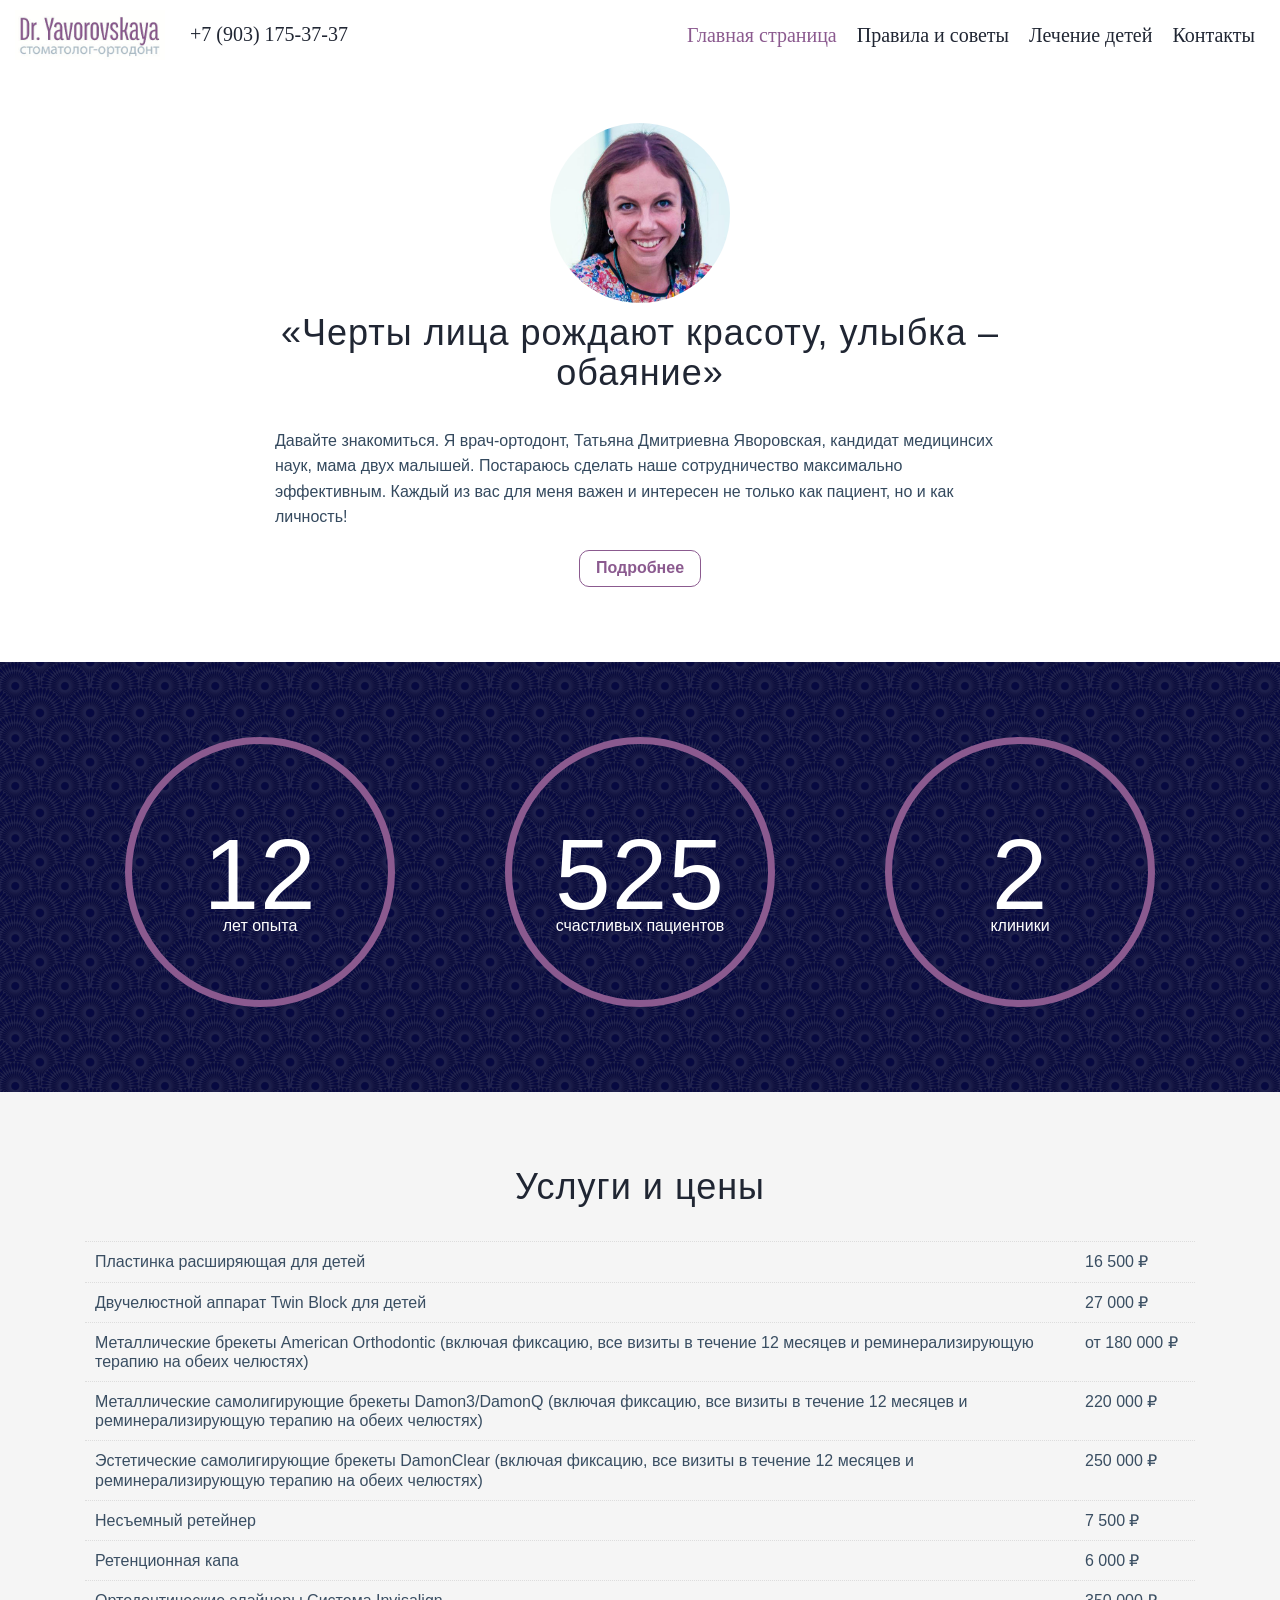
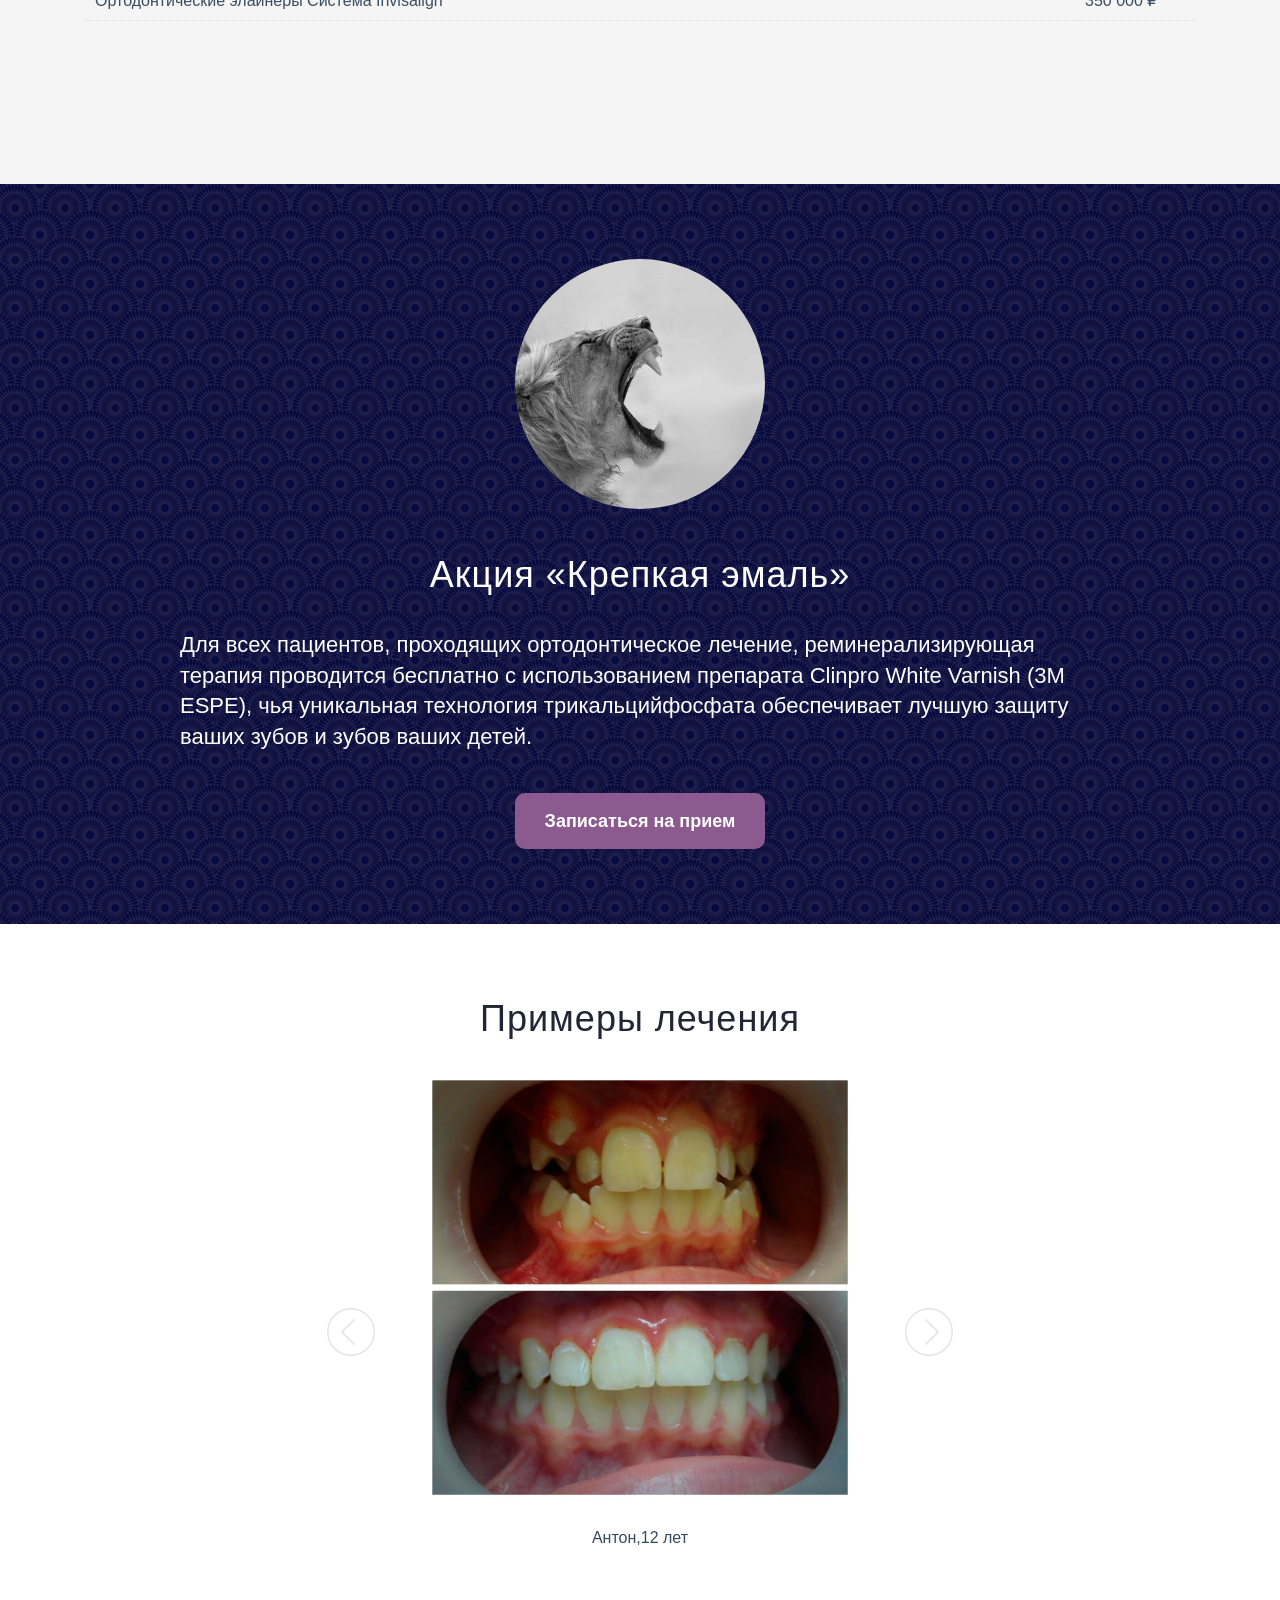
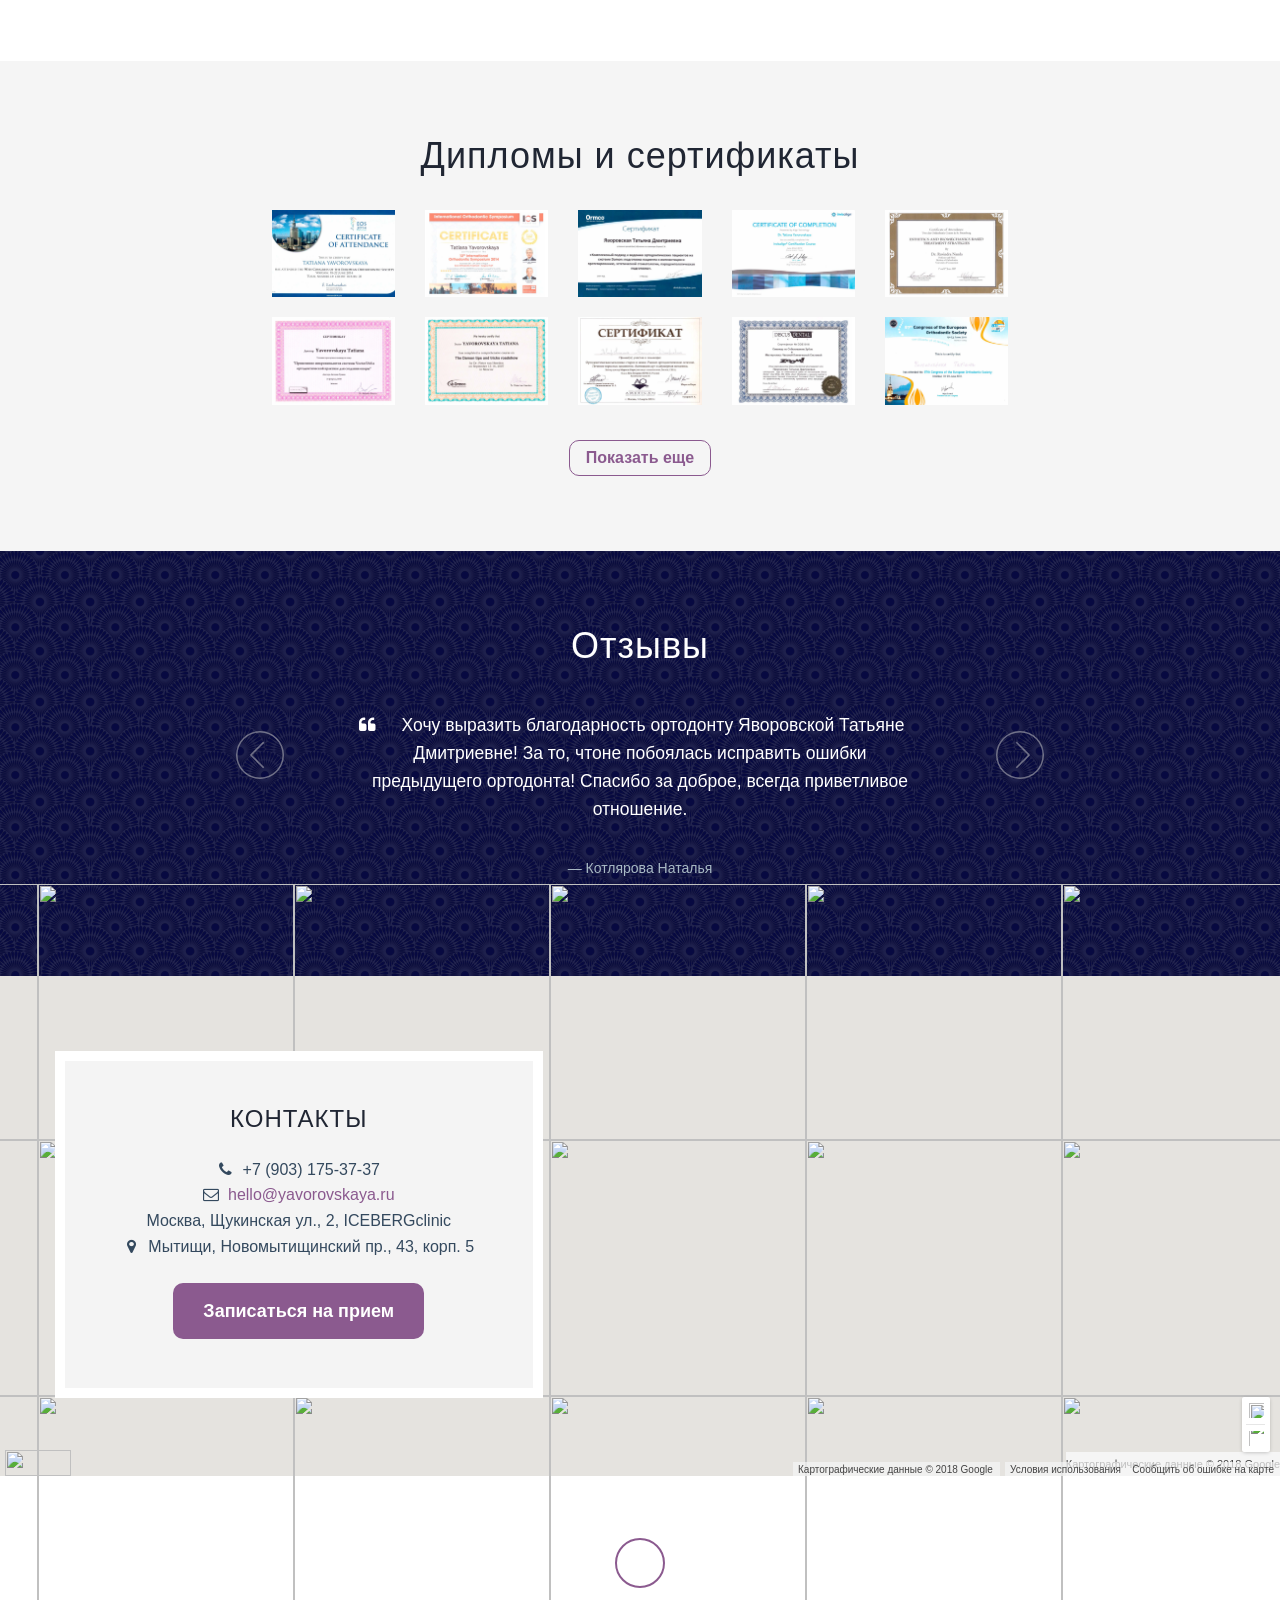
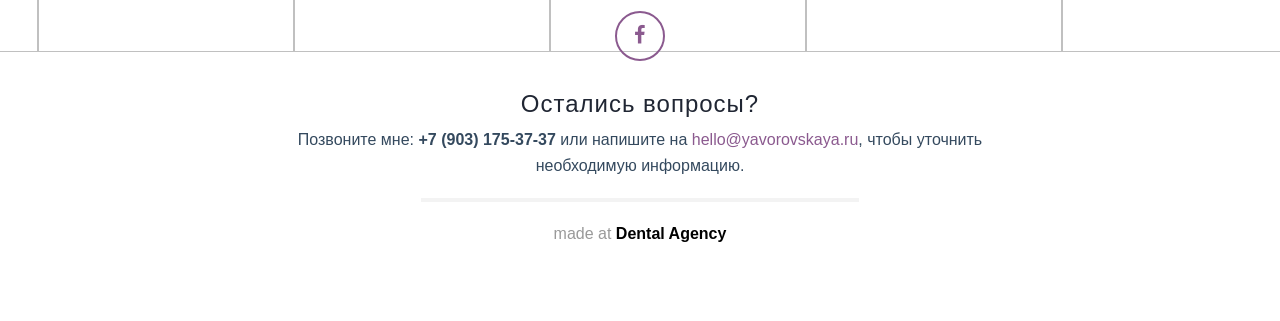
==== index.html @ 3185e7ad "bc" ====
<!DOCTYPE html>
<html lang="ru">
    
    <head>
        
        <!-- jQuery Plugin -->
<script type="text/javascript" src="https://code.jquery.com/jquery-1.12.3.min.js"></script>
        <script src="/js/jquery.touchSwipe.js"></script>
<!-- Preloader -->
<script type="text/javascript">
    //<![CDATA[
        $(window).load(function() { // makes sure the whole site is loaded
            $('#status').fadeOut(); // will first fade out the loading animation
            $('#preloader').delay(350).fadeOut('slow'); // will fade out the white DIV that covers the website.
            $('body').delay(350).css({'overflow':'visible'});
        })
    //]]>
</script>
        <style>
body {
  overflow: hidden;
}


/* Preloader */

#preloader {
  position: fixed;
  top: 0;
  left: 0;
  right: 0;
  bottom: 0;
  background-color: #fff;
  /* change if the mask should have another color then white */
  z-index: 999999999999;
  /* makes sure it stays on top */
}

#status {
  width: 200px;
  height: 200px;
  position: absolute;
  left: 50%;
  /* centers the loading animation horizontally one the screen */
  top: 50%;
  /* centers the loading animation vertically one the screen */
                background-image: url(/img/status.gif);
  /* path to your loading animation */
  background-repeat: no-repeat;
  background-position: center;
  margin: -100px 0 0 -100px;
  /* is width and height divided by two */
}
</style>
        
        <meta charset="utf-8">
        <meta http-equiv="X-UA-Compatible" content="IE=edge,chrome=1">
        <meta name="viewport" content="width=device-width, initial-scale=1">
        <meta name="description" content="Я врач-ортодонт, Татьяна Дмитриевна Яворовская, кандидат медицинсих наук, мама двух малышей. Постараюсь сделать наше сотрудничество максимально эффективным. Каждый из вас для меня важен и интересен не только как пациент, но и как личность!">
        
        
        <title>Татьяна Дмитриевна Яворовская</title>
        
        <!-- Le fav and touch icons -->
        <link rel="shortcut icon" href="/customer_files/yavorovskaya/favicon.png" />
        
        <!-- Bootstrap Core CSS -->
        <link href="/css/bootstrap.min.css" rel="stylesheet" media="all">
        
        
        <link href="/css/template.min.css" rel="stylesheet">
        
        <!-- Custom Fonts -->
        
        <script src="https://use.typekit.net/lwl3ggi.js"></script>
        <script>
            try {
                Typekit.load({
                    async: false
                });
            } catch (e) {}
        </script>
        
        <script src="https://use.typekit.net/hqr6kui.js"></script>
        
        
        
        
        <link rel="stylesheet" href="/css/linea-arrows.css">
        <link rel="stylesheet" href="/css/animate.css">
        
        
        <!-- Custom CSS -->
        <link rel="stylesheet" href="/customer_files/yavorovskaya/style.css">
        
        
        </head>
    
   
    <body id="page-top" data-spy="scroll" data-target=".navbar-fixed-top" class="wow fadeIn">
        
        <!-- Preloader -->
<div id="preloader">
    <div id="status" style="display: none;">&nbsp;</div>
</div>
        
        <!-- Start navigation -->
        
        
        
        <!-- Navigation -->
        <nav class="navbar navbar-custom navbar-fixed-top" role="navigation">
            <div class="container-fluid">
                <div class="navbar-header">
                    <button type="button" class="navbar-toggle" data-toggle="collapse-side" data-target=".side-collapse" data-target-2=".side-collapse-container">
                        
                        <div class="icon icon-arrows-hamburger-2"></div>
                        
                    </button>
                    
                    
                    
                    
                    <!-- Hidden li included to remove active class from about link when scrolled up past about section -->
                    
                    
                    <a class="navbar-brand-1 page-scroll" href="/">
                        
                        <img src="/customer_files/yavorovskaya/logo.jpg" class="img-responsive">
                    </a>
                    
                    
                    
                </div>
                
                
                <!-- Collect the nav links, forms, and other content for toggling -->
                <div class="navbar-cool side-collapse in">
                    <div class="navbar-left">
                        <ul class="nav navbar-nav">
                            <!-- Hidden li included to remove active class from about link when scrolled up past about section -->
                            <li class="hidden active">
                                <a href="#page-top"></a>
                            </li>
                            <li id="tel" class="hidden-xs">
                                <span>&nbsp;+7&nbsp;(903)&nbsp;175-37-37
                                </span>
                            </li>
                            
                            
                        </ul>
                        
                    </div>
                    
                    <div class="navbar-right" id="nav-nav-id">
                        
                        <ul class="nav navbar-nav navbar-right">
                            
                            <li>
                                <a class="page-scroll" href="/" style="color:#8b5a8f;">Главная страница</a>
                            </li>
                           
                            <li>
                                <a class="page-scroll" href="/pravila">Правила и советы</a>
                            </li>
                            <li>
                                <a class="page-scroll" href="/kids">Лечение детей</a>
                            </li>
                            
                            <li class=""><a class="page-scroll" href="#contact">Контакты</a>
                            </li>
                            
                            <div id="tel" class="hidden-lg hidden-md hidden-sm text-center" style="margin-top: 30px;">
                                <span>&nbsp;+7&nbsp;(903)&nbsp;175-37-37
                                </span>
                            </div>
                            
                        </ul>
                    </div>
                </div>
                <!-- /.navbar-collapse -->
            </div>
            <!-- /.container -->
        </nav>
        
     
        <!-- Bio -->
        <section id="bio" class="text-center wow fadeInUp">
            <br class="hidden-xs">
            <br class="hidden-xs">
            <div class="container">
                <div class="col-md-8 col-md-offset-2">
                    <img class="img-circle" alt="" src="/customer_files/yavorovskaya/ava.jpg">
                </div>
                
                
                <div class="col-md-8 col-md-offset-2">
                    <h1>«Черты лица рождают красоту, улыбка – обаяние»</h1>
                    <p class="text-left about-text">Давайте знакомиться. Я врач-ортодонт, Татьяна Дмитриевна Яворовская, кандидат медицинсих наук, мама двух малышей. Постараюсь сделать
                        наше сотрудничество максимально эффективным. Каждый из вас для меня важен и интересен не только как пациент, но и как личность!</p>
                    
                    
                    <div class="collapse" id="collapse_about1" aria-expanded="false">
                        <p class="text-left">
                            <b>Образование</b>
                            <br> 2000 — 2005 гг. Российский университет дружбы народов, медицинский факультет, отделение стоматологии.
                            
                            <br> 2005 — 2006 гг. Интернатура на кафедре стоматологии общей практики с курсом подготовки зубных техников МГМСУ.
                            <br> 2006 — 2008 гг. Ординатура на кафедре ортодонтии и детского протезирования МГМСУ.
                            <br> 2008 — 2011 гг. Аспирантура на кафедре ортодонтии и детского протезирования МГМСУ. Тема диссертации: «Морфофункциональное
                            обоснование применения двучелюстных ортодонтических аппаратов на заключительном этапе лечения пациентов со скученным положением
                            зубов». Защита — 2011 г.
                            <br> 2012 г. Официальная сертификация (г. Москва). Лечение методом «Invisalign».
                            <br>
                            <br>
                            
                            <b>Участие в Российских и Международных форумах</b>
                            <br> 2016 г, май – Функциональная гнатология от основ до мастерства.
                            <br> 2016 г, апрель – Междисциплинарное взаимодействие. Немедленная ортодонтическая нагрузка и устранение мезиального наклона моляров.
                            <br> 2015 г, декабрь - Дни ортодонтии группы компаний Пумпа
                            <br> 2014 г, июнь - 90-th European Orthodontic Society (Warsaw).
                            <br> 2012 г., май – XIV Съезд Ортодонтов России (Санкт-Петербург).
                            <br> 2012 г., февраль – Конференция «Актуальные вопросы современной ортодонтии» (Москва).
                            
                            <br> 2011 г. июнь — 87-th European Orthodontic Society (Istanbul).
                            <br> 2010 г., июнь — 86-th European Orthodontic Society (Portoroz, Slovenia).
                            <br> 2010 г., февраль — Применение микроимплантов системы VectorTAS в ортодонтической практике для создания опоры (Антонио Гракко).
                            <br> 2009 г., апрель — XII Съезд Ортодонтов России.
                            <br> 2008 г., июнь — 84-th European Orthodontic Society (Lisbon).
                            <br> 2007 г., июнь — Esthetics and biomechanics based treatment strategies (Dr. Ravinda Nanda). Санкт-Петербург.
                            <br>
                            <br>
                            
                            <b>Публикации</b>
                            <br> Автор 15 печатных работ (в том числе 3 — в журналах, рекомендованных ВАК Минобрнауки России) по теме диссертации: «Морфофункциональное
                            обоснование применения двучелюстных ортодонтических аппаратов на заключительном этапе лечения пациентов со скученным положением
                            зубов».
                        </p>
                    </div>
                    <a class="btn btn-md btn-default collapsed" data-toggle="collapse" href="#collapse_about1" aria-expanded="false" aria-controls="collapseExample" id="show_button">Подробнее
                    </a>
                    
                    
                    
                </div>
                
            </div>
            
        </section>
        
        
        <!-- Numbers -->
        <section id="numbers" class="blackback wow fadeInUp">
            <div class="container text-center"><div class="row"> <div class="col-xs-4"> <div class="numbers-krug wow zoomIn" style="visibility: visible; animation-name: zoomIn;"> <h2 class="count">12</h2> лет опыта                                                      </div> </div> <div class="col-xs-4"> <div class="numbers-krug wow zoomIn" style="visibility: visible; animation-name: zoomIn;"> <h2 class="count">525</h2> счастливых пациентов                                                                                   </div> </div> <div class="col-xs-4"> <div class="numbers-krug wow zoomIn" style="visibility: visible; animation-name: zoomIn;"> <h2 class="count">2</h2> клиники                                                                                   </div> </div> </div></div>
            
        </section>
        
        
           
        <!-- Services -->
        <section id="services" class="grayback wow fadeInUp">
            <div class="container"><h1 class=" text-center">Услуги и цены</h1> <div class="row"> <div class="col-md-12 bhoechie-tab-container"> <div class="col-md-3 col-xs-12 bhoechie-tab-menu hidden"> <div class="list-group"> <a href="#" class="list-group-item active text-center" style="">                                     Общие услуги                                 </a> </div> </div> <div class="col-md-12 col-xs-12 bhoechie-tab"> <!-- общие услуги --> <div class="bhoechie-tab-content active"> <div class="price-table-container"> <table class="price-table table-hover"> <tbody> <tr> <td>Пластинка расширяющая для детей</td> <td class="new-price">16 500 ₽<br></td> </tr> <tr> <td>Двучелюстной аппарат Twin Block для детей</td> <td class="new-price">27 000 ₽<br></td> </tr> <tr> <td>Металлические брекеты American Orthodontic (включая фиксацию, все визиты в течение 12 месяцев и реминерализирующую                                                     терапию на обеих челюстях)</td> <td class="new-price">от 180 000 ₽<br></td> </tr> <tr> <td>                                                     Металлические самолигирующие брекеты Damon3/DamonQ (включая фиксацию, все визиты в течение 12 месяцев и реминерализирующую терапию на обеих челюстях)                                                 </td> <td class="new-price">220 000 ₽<br></td> </tr> <tr> <td>Эстетические самолигирующие брекеты DamonClear (включая фиксацию, все визиты в течение 12 месяцев и реминерализирующую                                                     терапию на обеих челюстях)</td> <td class="new-price">250 000 ₽<br></td> </tr> <tr> <td>Несъемный ретейнер</td> <td class="new-price">7 500 ₽<br></td> </tr> <tr> <td>Ретенционная капа</td> <td class="new-price">6 000 ₽<br></td> </tr> <tr> <td>Ортодонтические элайнеры Система Invisalign</td> <td class="new-price">350 000 ₽<br></td> </tr> </tbody> </table> </div> </div> </div> </div> </div><br><br></div>
        </section>
        
        
         <!-- Spec -->
        <section id="spec" class="blackback text-center wow fadeInUp">
            
            <div class="container">
               
                    <div class="row">
                        
                        <img class="img-circle" alt="" style="max-width: 250px;" src="/customer_files/yavorovskaya/lion.jpg">
                        <h1>
                            <br>Акция «Крепкая эмаль»</h1>
                        <br>
                        
                        <p class="col-md-10 col-md-offset-1 text-left lead">Для всех пациентов, проходящих ортодонтическое лечение, реминерализирующая терапия проводится бесплатно с использованием препарата Clinpro White Varnish (3M ESPE), чья уникальная технология трикальцийфосфата обеспечивает лучшую защиту ваших зубов и зубов ваших детей.
</p>
                        </div>
                        <div class="row">
                        <a style="margin-top: 20px; visibility: visible; animation-name: bounceIn;" href="mailto:hello@yavorovskaya.ru?Subject=Запись на прием&amp;body=Здравствуйте, уважаемая Татьяна Дмитриевна!" target="_top" class="btn btn-lg da-main-btn page-scroll zapis wow bounceIn">
                            Записаться на прием
                        </a>
                        
                        
                    </div>
                </div>
            
            
        </section>
        
        
        
        
        <!-- Samples -->
        <section id="samples" class="wow fadeInUp">
            
            <div class="container-fluid nopadding">
                
                <h1 class="text-center">Примеры лечения</h1>
                
                <div class="col-md-6 col-md-offset-3">
                    
                    
                    <div class="row text-center">
                        <div class="carousel slide" data-ride="carousel" id="sample-carousel">
                            
                            
                            
                            <div class="carousel-inner text-center">
                                
                                
                                <div class="item">
                                    
                                    <div class="row">
                                        <div class="col-sm-10 col-sm-offset-1">
                                            
                                            <img class="img-responsive middlecenter" src="/customer_files/yavorovskaya/dp/dp1.jpg">
                                            <br>
                                            <p class="proxima">Анастасия, 15 лет</p>
                                            
                                        </div>
                                    </div>
                                    
                                </div>
                                
                                <div class="item">
                                    
                                    <div class="row">
                                        <div class="col-sm-10 col-sm-offset-1">
                                            
                                            <img class="img-responsive middlecenter" src="/customer_files/yavorovskaya/dp/dp2.jpg">
                                            <br>
                                            <p class="proxima">Анастасия, 18 лет</p>
                                        </div>
                                    </div>
                                    
                                </div>
                                
                                
                                <div class="item">
                                    
                                    <div class="row">
                                        <div class="col-sm-10 col-sm-offset-1">
                                            
                                            <img class="img-responsive middlecenter" src="/customer_files/yavorovskaya/dp/dp3.jpg">
                                            <br>
                                            <p class="proxima">Наталья, 34 года</p>
                                        </div>
                                    </div>
                                    
                                </div>
                                
                                 <div class="item">
                                    
                                    <div class="row">
                                        <div class="col-sm-10 col-sm-offset-1">
                                            
                                            <img class="img-responsive middlecenter" src="/customer_files/yavorovskaya/dp/dp4.jpg">
                                            <br>
                                            <p class="proxima">Светлана, 24 года</p>
                                        </div>
                                    </div>
                                    
                                </div>
                                
                                 <div class="item active">
                                    
                                    <div class="row">
                                        <div class="col-sm-10 col-sm-offset-1">
                                            
                                            <img class="img-responsive middlecenter" src="/customer_files/yavorovskaya/dp/dp5.jpg">
                                            <br>
                                            <p class="proxima">Антон,12 лет</p>
                                        </div>
                                    </div>
                                    
                                </div>
                                
                                 <div class="item">
                                    
                                    <div class="row">
                                        <div class="col-sm-10 col-sm-offset-1">
                                            
                                            <img class="img-responsive middlecenter" src="/customer_files/yavorovskaya/dp/dp6.jpg">
                                            <br>
                                            <p class="proxima">Арина,13 лет</p>
                                        </div>
                                    </div>
                                    
                                </div>
                                
                                 <div class="item">
                                    
                                    <div class="row">
                                        <div class="col-sm-10 col-sm-offset-1">
                                            
                                            <img class="img-responsive middlecenter" src="/customer_files/yavorovskaya/dp/dp7.jpg">
                                            <br>
                                            <p class="proxima">Андрей, 14 лет</p>
                                        </div>
                                    </div>
                                    
                                </div>
                                
                                 <div class="item">
                                    
                                    <div class="row">
                                        <div class="col-sm-10 col-sm-offset-1">
                                            
                                            <img class="img-responsive middlecenter" src="/customer_files/yavorovskaya/dp/dp8.jpg">
                                            <br>
                                            <p class="proxima">Дмитрий, 31 год</p>
                                        </div>
                                    </div>
                                    
                                </div>
                                
                                <div class="item">
                                    
                                    <div class="row">
                                        <div class="col-sm-10 col-sm-offset-1">
                                            
                                            <img class="img-responsive middlecenter" src="/customer_files/yavorovskaya/dp/dp9.jpg">
                                            <br>
                                            <p class="proxima">Анна, 27 лет</p>
                                        </div>
                                    </div>
                                    
                                </div>
                                
                                
                            </div>
                            
                            
                            <a data-slide="prev" href="#sample-carousel" class="left carousel-control hidden-xs">
                                <div class="icon icon-arrows-circle-right"></div>
                            </a>
                            <a data-slide="next" href="#sample-carousel" class="right carousel-control hidden-xs">
                                <div class="icon icon-arrows-circle-left"></div>
                            </a>
                        </div>
                        
                    </div>
                    
                </div>
                
                
                
                
                
                
                
                
            </div>
            
            
        </section>
           
        
        <!-- Documents Section -->
        <section id="docs" class="grayback text-center wow fadeInUp">
            
            <div class="container">
                <div class="row">
                    <div class="col-md-10 col-md-offset-1">
                        <h1>Дипломы и сертификаты</h1>
                        <div class="row">
                        
                        <a href="/customer_files/yavorovskaya/serts/sert_g_1.jpg" data-toggle="lightbox" data-gallery="multiimages" data-title="" class="thumb" style="">
                            <img style="margin-bottom: 20px; visibility: visible; animation-name: zoomIn;" src="/customer_files/yavorovskaya/serts/sert_g_1.jpg" class="img-responsive col-xs-4 col-md-2 col-md-offset-1 wow zoomIn">
                        </a>
                        
                       <a href="/customer_files/yavorovskaya/serts/sert_g_2.jpg" data-toggle="lightbox" data-gallery="multiimages" data-title="" class="thumb" style="">
                            <img style="margin-bottom: 20px; visibility: visible; animation-name: zoomIn;" src="/customer_files/yavorovskaya/serts/sert_g_2.jpg" class="img-responsive col-xs-4 col-md-2 wow zoomIn">
                        </a>
                        
                        
                       <a href="/customer_files/yavorovskaya/serts/sert_g_3.jpg" data-toggle="lightbox" data-gallery="multiimages" data-title="" class="thumb" style="">
                            <img style="margin-bottom: 20px; visibility: visible; animation-name: zoomIn;" src="/customer_files/yavorovskaya/serts/sert_g_3.jpg" class="img-responsive col-xs-4 col-md-2 wow zoomIn">
                        </a>
                        
                         <a href="/customer_files/yavorovskaya/serts/sert_g_4.jpg" data-toggle="lightbox" data-gallery="multiimages" data-title="" class="thumb" style="">
                            <img style="margin-bottom: 20px; visibility: visible; animation-name: zoomIn;" src="/customer_files/yavorovskaya/serts/sert_g_4.jpg" class="img-responsive col-xs-4 col-md-2 wow zoomIn">
                        </a>
                        
                       <a href="/customer_files/yavorovskaya/serts/sert_g_5.jpg" data-toggle="lightbox" data-gallery="multiimages" data-title="" class="thumb" style="">
                            <img style="margin-bottom: 20px; visibility: visible; animation-name: zoomIn;" src="/customer_files/yavorovskaya/serts/sert_g_5.jpg" class="img-responsive col-xs-4 col-md-2 wow zoomIn">
                        </a>
                        
                        
                      
                            
                       
                      </div>
                        <div class="row">
                        
                        <a href="/customer_files/yavorovskaya/serts/sert_g_6.jpg" data-toggle="lightbox" data-gallery="multiimages" data-title="" class="thumb" style="">
                            <img style="margin-bottom: 20px; visibility: visible; animation-name: zoomIn;" src="/customer_files/yavorovskaya/serts/sert_g_6.jpg" class="img-responsive col-xs-4 col-md-2 col-md-offset-1 wow zoomIn">
                        </a>
                        
                       <a href="/customer_files/yavorovskaya/serts/sert_g_7.jpg" data-toggle="lightbox" data-gallery="multiimages" data-title="" class="thumb" style="">
                            <img style="margin-bottom: 20px; visibility: visible; animation-name: zoomIn;" src="/customer_files/yavorovskaya/serts/sert_g_7.jpg" class="img-responsive col-xs-4 col-md-2 wow zoomIn">
                        </a>
                        
                        
                       <a href="/customer_files/yavorovskaya/serts/sert_g_8.jpg" data-toggle="lightbox" data-gallery="multiimages" data-title="" class="thumb" style="">
                            <img style="margin-bottom: 20px; visibility: visible; animation-name: zoomIn;" src="/customer_files/yavorovskaya/serts/sert_g_8.jpg" class="img-responsive col-xs-4 col-md-2 wow zoomIn">
                        </a>
                        
                         <a href="/customer_files/yavorovskaya/serts/sert_g_9.jpg" data-toggle="lightbox" data-gallery="multiimages" data-title="" class="thumb" style="">
                            <img style="margin-bottom: 20px; visibility: visible; animation-name: zoomIn;" src="/customer_files/yavorovskaya/serts/sert_g_9.jpg" class="img-responsive col-xs-4 col-md-2 wow zoomIn">
                        </a>
                        
                       <a href="/customer_files/yavorovskaya/serts/sert_g_10.jpg" data-toggle="lightbox" data-gallery="multiimages" data-title="" class="thumb" style="">
                            <img style="margin-bottom: 20px; visibility: visible; animation-name: zoomIn;" src="/customer_files/yavorovskaya/serts/sert_g_10.jpg" class="img-responsive col-xs-4 col-md-2 wow zoomIn">
                        </a>
                        
                        
                      
                            
                       
                      </div> 
                         
                        
                         <div class="collapse" id="collapse_sert1" aria-expanded="false">
                        <div class="row">
                        
                        <a href="/customer_files/yavorovskaya/serts/sert_v_1.jpg" data-toggle="lightbox" data-gallery="multiimages" data-title="" class="thumb" style="">
                            <img style="margin-bottom: 20px; visibility: visible; animation-name: zoomIn;" src="/customer_files/yavorovskaya/serts/sert_v_1.jpg" class="img-responsive col-xs-4 col-md-2 col-md-offset-1 wow zoomIn animated">
                        </a>
                        
                       <a href="/customer_files/yavorovskaya/serts/sert_v_2.jpg" data-toggle="lightbox" data-gallery="multiimages" data-title="" class="thumb" style="">
                            <img style="margin-bottom: 20px; visibility: visible; animation-name: zoomIn;" src="/customer_files/yavorovskaya/serts/sert_v_2.jpg" class="img-responsive col-xs-4 col-md-2 wow zoomIn animated">
                        </a>
                        
                        
                       <a href="/customer_files/yavorovskaya/serts/sert_v_3.jpg" data-toggle="lightbox" data-gallery="multiimages" data-title="" class="thumb" style="">
                            <img style="margin-bottom: 20px; visibility: visible; animation-name: zoomIn;" src="/customer_files/yavorovskaya/serts/sert_v_3.jpg" class="img-responsive col-xs-4 col-md-2 wow zoomIn animated">
                        </a>
                        
                         <a href="/customer_files/yavorovskaya/serts/sert_v_4.jpg" data-toggle="lightbox" data-gallery="multiimages" data-title="" class="thumb" style="">
                            <img style="margin-bottom: 20px; visibility: visible; animation-name: zoomIn;" src="/customer_files/yavorovskaya/serts/sert_v_4.jpg" class="img-responsive col-xs-4 col-md-2 wow zoomIn animated">
                        </a>
                        
                       <a href="/customer_files/yavorovskaya/serts/sert_v_5.jpg" data-toggle="lightbox" data-gallery="multiimages" data-title="" class="thumb" style="">
                            <img style="margin-bottom: 20px; visibility: visible; animation-name: zoomIn;" src="/customer_files/yavorovskaya/serts/sert_v_5.jpg" class="img-responsive col-xs-4 col-md-2 wow zoomIn animated">
                        </a>
                        
                        
                      
                            
                       
                      </div>
                        <div class="row">
                        
                        <a href="/customer_files/yavorovskaya/serts/sert_v_6.jpg" data-toggle="lightbox" data-gallery="multiimages" data-title="" class="thumb" style="">
                            <img style="margin-bottom: 20px; visibility: visible; animation-name: zoomIn;" src="/customer_files/yavorovskaya/serts/sert_v_6.jpg" class="img-responsive col-xs-4 col-md-2 col-md-offset-1 wow zoomIn animated">
                        </a>
                            
                           
                            
                        
                       <a href="/customer_files/yavorovskaya/serts/sert_v_7.jpg" data-toggle="lightbox" data-gallery="multiimages" data-title="" class="thumb" style="">
                            <img style="margin-bottom: 20px; visibility: visible; animation-name: zoomIn;" src="/customer_files/yavorovskaya/serts/sert_v_7.jpg" class="img-responsive col-xs-4 col-md-2 wow zoomIn animated">
                        </a>
                        
                        
                       <a href="/customer_files/yavorovskaya/serts/sert_v_8.jpg" data-toggle="lightbox" data-gallery="multiimages" data-title="" class="thumb" style="">
                            <img style="margin-bottom: 20px; visibility: visible; animation-name: zoomIn;" src="/customer_files/yavorovskaya/serts/sert_v_8.jpg" class="img-responsive col-xs-4 col-md-2 wow zoomIn animated">
                        </a>
                        
                         <a href="/customer_files/yavorovskaya/serts/sert_v_9.jpg" data-toggle="lightbox" data-gallery="multiimages" data-title="" class="thumb" style="">
                            <img style="margin-bottom: 20px; visibility: visible; animation-name: zoomIn;" src="/customer_files/yavorovskaya/serts/sert_v_9.jpg" class="img-responsive col-xs-4 col-md-2 wow zoomIn animated">
                        </a>
                        
                      
                        
                      
                            
                       
                      </div> 
                    </div>
                    <a style="margin-top:15px;" class="btn btn-md btn-default collapsed" data-toggle="collapse" href="#collapse_sert1" aria-expanded="false" aria-controls="collapseExample" id="show2_button">Показать еще
                    </a>
                        
                    </div>
                    <br>
                    <br>
                    
                </div>
            </div>
            
        </section>
                
    

        <!-- Otzyvy -->
        <section id="feedback" class="blackback wow fadeInUp">
            
            <div class="container-fluid nopadding">
                
                <h1 class="text-center">Отзывы</h1>
                
                <div class="row">
                    
                    
                    <div class="col-md-8 col-md-offset-2 col-sm-12 text-center">
                        <div class="carousel slide" data-ride="carousel" id="quote-carousel">
                            
                            
                            <!-- Carousel Slides / Quotes -->
                            <div class="carousel-inner text-center">
                                
                                
                                
                                <!-- Quote 1 -->
                                <div class="item">
                                    <blockquote>
                                        <div class="row">
                                            <div class="col-sm-10 col-sm-offset-1">
                                                
                                                <p>С ровными белыми зубками у меня не осталось комплексов по поводу внешности. Спасибо доктору Яворовской.
                                                    Это бесценно!</p>
                                                <small class="proxima-light">Алина Тюхова</small>
                                            </div>
                                        </div>
                                    </blockquote>
                                </div>
                                
                                <!-- Quote 2 -->
                                <div class="item">
                                    <blockquote>
                                        <div class="row">
                                            <div class="col-sm-10 col-sm-offset-1">
                                                
                                                <p>Благодарю доктора Яворовскую Татьяну за организацию моих зубов в стройную улыбку! Всегда комфортно и высококлассно!
                                                    Рекомендую)
                                                </p>
                                                
                                                <small class="proxima-light">Никита Гущин</small>
                                            </div>
                                        </div>
                                    </blockquote>
                                </div>
                                
                                <!-- Quote 3 -->
                                <div class="item active">
                                    <blockquote>
                                        <div class="row">
                                            <div class="col-sm-10 col-sm-offset-1">
                                                
                                                <p>Хочу выразить благодарность ортодонту Яворовской Татьяне Дмитриевне! За то, чтоне побоялась исправить ошибки
                                                    предыдущего ортодонта! Спасибо за доброе, всегда приветливое отношение.</p>
                                                <small class="proxima-light">Котлярова Наталья</small>
                                            </div>
                                        </div>
                                    </blockquote>
                                </div>
                                
                                <!-- Quote 4 -->
                                <div class="item">
                                    <blockquote>
                                        <div class="row">
                                            <div class="col-sm-10 col-sm-offset-1">
                                                
                                                <p>Мы с Татьяной Дмитриевной работаем уже 8 лет. Нам нравится, как Татьяна Дмитриевна относится к пациентам
                                                    (всегда с уважением, почтительно, с пониманием). Мы очень рады, что попали к такому профессиональному
                                                    врачу.
                                                </p>
                                                <small class="proxima-light">Попова С.А.</small>
                                            </div>
                                        </div>
                                    </blockquote>
                                </div>
                                
                                <!-- Quote 5 -->
                                <div class="item">
                                    <blockquote>
                                        <div class="row">
                                            <div class="col-sm-10 col-sm-offset-1">
                                                
                                                <p>Очень довольна лечением у доктора Яворовской. Доктор приятная в общении, все манипуляции объясняет, работу
                                                    проводит быстро и аккуратно. Спасибо большое Татьяне Дмитриевне. Приведу сюда еще и свою дочку.</p>
                                                <small class="proxima-light">Ирина Х.</small>
                                            </div>
                                        </div>
                                    </blockquote>
                                </div>
                                
                                
                            </div>
                            
                            <!-- Carousel Buttons Next/Prev -->
                            <a data-slide="prev" href="#quote-carousel" class="left carousel-control hidden-xs">
                                <div class="icon icon-arrows-circle-right"></div>
                            </a>
                            
                            
                            
                            <a data-slide="next" href="#quote-carousel" class="right carousel-control hidden-xs">
                                <div class="icon icon-arrows-circle-left"></div>
                            </a>
                        </div>
                        
                    </div>
                    
                </div>
                
                
                
                
                
                
                
            </div>
            
            
            
        </section>
        

        <!-- Map -->
        <div id="map" class="hidden-xs"><div style="height: 100%; width: 100%; position: absolute; top: 0px; left: 0px; background-color: rgb(229, 227, 223);"><div style="position: absolute; z-index: 0; left: 0px; top: 0px; height: 100%; width: 100%; padding: 0px; border-width: 0px; margin: 0px;" class="gm-style"><div style="position: absolute; z-index: 0; left: 0px; top: 0px; height: 100%; width: 100%; padding: 0px; border-width: 0px; margin: 0px; cursor: url(&quot;https://maps.gstatic.com/mapfiles/openhand_8_8.cur&quot;), default;" tabindex="0"><div style="z-index: 1; position: absolute; top: -11px; left: -193px; width: 100%; transform-origin: 720px 250px 0px;"><div style="position: absolute; left: 0px; top: 0px; z-index: 100; width: 100%;"><div style="position: absolute; left: 0px; top: 0px; z-index: 0;"><div style="position: absolute; left: 0px; top: 0px; z-index: 1; visibility: inherit;" aria-hidden="true"><div style="width: 256px; height: 256px; position: absolute; left: -25px; top: -81px;"></div><div style="width: 256px; height: 256px; position: absolute; left: 743px; top: 175px;"></div><div style="width: 256px; height: 256px; position: absolute; left: 487px; top: 175px;"></div><div style="width: 256px; height: 256px; position: absolute; left: 743px; top: -81px;"></div><div style="width: 256px; height: 256px; position: absolute; left: 743px; top: 431px;"></div><div style="width: 256px; height: 256px; position: absolute; left: 999px; top: 175px;"></div><div style="width: 256px; height: 256px; position: absolute; left: 487px; top: -81px;"></div><div style="width: 256px; height: 256px; position: absolute; left: 487px; top: 431px;"></div><div style="width: 256px; height: 256px; position: absolute; left: 999px; top: -81px;"></div><div style="width: 256px; height: 256px; position: absolute; left: 999px; top: 431px;"></div><div style="width: 256px; height: 256px; position: absolute; left: 231px; top: 175px;"></div><div style="width: 256px; height: 256px; position: absolute; left: 1255px; top: 175px;"></div><div style="width: 256px; height: 256px; position: absolute; left: 231px; top: -81px;"></div><div style="width: 256px; height: 256px; position: absolute; left: 231px; top: 431px;"></div><div style="width: 256px; height: 256px; position: absolute; left: 1255px; top: -81px;"></div><div style="width: 256px; height: 256px; position: absolute; left: 1255px; top: 431px;"></div><div style="width: 256px; height: 256px; position: absolute; left: -25px; top: 175px;"></div><div style="width: 256px; height: 256px; position: absolute; left: -25px; top: 431px;"></div><div style="width: 256px; height: 256px; position: absolute; left: 1511px; top: 175px;"></div><div style="width: 256px; height: 256px; position: absolute; left: 1511px; top: -81px;"></div><div style="width: 256px; height: 256px; position: absolute; left: 1511px; top: 431px;"></div></div></div></div><div style="position: absolute; left: 0px; top: 0px; z-index: 101; width: 100%;"></div><div style="position: absolute; left: 0px; top: 0px; z-index: 102; width: 100%;"></div><div style="position: absolute; left: 0px; top: 0px; z-index: 103; width: 100%;"><div style="position: absolute; left: 0px; top: 0px; z-index: -1;"><div style="position: absolute; left: 0px; top: 0px; z-index: 1; visibility: inherit;" aria-hidden="true"><div style="width: 256px; height: 256px; overflow: hidden; position: absolute; left: -25px; top: -81px;"></div><div style="width: 256px; height: 256px; overflow: hidden; position: absolute; left: 743px; top: 175px;"><canvas draggable="false" style="-moz-user-select: none; position: absolute; left: 0px; top: 0px; height: 256px; width: 256px;" height="256" width="256"></canvas></div><div style="width: 256px; height: 256px; overflow: hidden; position: absolute; left: 487px; top: 175px;"></div><div style="width: 256px; height: 256px; overflow: hidden; position: absolute; left: 743px; top: -81px;"></div><div style="width: 256px; height: 256px; overflow: hidden; position: absolute; left: 743px; top: 431px;"><canvas draggable="false" style="-moz-user-select: none; position: absolute; left: 0px; top: 0px; height: 256px; width: 256px;" height="256" width="256"></canvas></div><div style="width: 256px; height: 256px; overflow: hidden; position: absolute; left: 999px; top: 175px;"></div><div style="width: 256px; height: 256px; overflow: hidden; position: absolute; left: 487px; top: -81px;"></div><div style="width: 256px; height: 256px; overflow: hidden; position: absolute; left: 487px; top: 431px;"></div><div style="width: 256px; height: 256px; overflow: hidden; position: absolute; left: 999px; top: -81px;"><canvas draggable="false" style="-moz-user-select: none; position: absolute; left: 0px; top: 0px; height: 256px; width: 256px;" height="256" width="256"></canvas></div><div style="width: 256px; height: 256px; overflow: hidden; position: absolute; left: 999px; top: 431px;"></div><div style="width: 256px; height: 256px; overflow: hidden; position: absolute; left: 231px; top: 175px;"></div><div style="width: 256px; height: 256px; overflow: hidden; position: absolute; left: 1255px; top: 175px;"></div><div style="width: 256px; height: 256px; overflow: hidden; position: absolute; left: 231px; top: -81px;"></div><div style="width: 256px; height: 256px; overflow: hidden; position: absolute; left: 231px; top: 431px;"></div><div style="width: 256px; height: 256px; overflow: hidden; position: absolute; left: 1255px; top: -81px;"></div><div style="width: 256px; height: 256px; overflow: hidden; position: absolute; left: 1255px; top: 431px;"></div><div style="width: 256px; height: 256px; overflow: hidden; position: absolute; left: -25px; top: 175px;"></div><div style="width: 256px; height: 256px; overflow: hidden; position: absolute; left: -25px; top: 431px;"></div><div style="width: 256px; height: 256px; overflow: hidden; position: absolute; left: 1511px; top: 175px;"></div><div style="width: 256px; height: 256px; overflow: hidden; position: absolute; left: 1511px; top: -81px;"></div><div style="width: 256px; height: 256px; overflow: hidden; position: absolute; left: 1511px; top: 431px;"></div></div></div></div><div style="position: absolute; left: 0px; top: 0px; z-index: 0;"><div style="position: absolute; left: 0px; top: 0px; z-index: 1; visibility: inherit;" aria-hidden="true"><div style="position: absolute; left: -25px; top: -81px; transition: opacity 200ms ease-out 0s;"><img style="width: 256px; height: 256px; -moz-user-select: none; border: 0px none; padding: 0px; margin: 0px; max-width: none;" draggable="false" alt="" src="https://maps.googleapis.com/maps/vt?pb=!1m5!1m4!1i11!2i1234!3i638!4i256!2m3!1e0!2sm!3i410108733!3m14!2sru!3sUS!5e18!12m1!1e68!12m3!1e37!2m1!1ssmartmaps!12m4!1e26!2m2!1sstyles!2sp.s%3A-100%7Cp.g%3A0.9!4e0&amp;token=65598"></div><div style="position: absolute; left: 743px; top: 175px;"><img style="width: 256px; height: 256px; -moz-user-select: none; border: 0px none; padding: 0px; margin: 0px; max-width: none;" draggable="false" alt="" src="https://maps.googleapis.com/maps/vt?pb=!1m5!1m4!1i11!2i1237!3i639!4i256!2m3!1e0!2sm!3i410108842!3m14!2sru!3sUS!5e18!12m1!1e68!12m3!1e37!2m1!1ssmartmaps!12m4!1e26!2m2!1sstyles!2sp.s%3A-100%7Cp.g%3A0.9!4e0&amp;token=53487"></div><div style="position: absolute; left: 487px; top: 175px;"><img style="width: 256px; height: 256px; -moz-user-select: none; border: 0px none; padding: 0px; margin: 0px; max-width: none;" draggable="false" alt="" src="https://maps.googleapis.com/maps/vt?pb=!1m5!1m4!1i11!2i1236!3i639!4i256!2m3!1e0!2sm!3i410108842!3m14!2sru!3sUS!5e18!12m1!1e68!12m3!1e37!2m1!1ssmartmaps!12m4!1e26!2m2!1sstyles!2sp.s%3A-100%7Cp.g%3A0.9!4e0&amp;token=81870"></div><div style="position: absolute; left: 743px; top: -81px;"><img style="width: 256px; height: 256px; -moz-user-select: none; border: 0px none; padding: 0px; margin: 0px; max-width: none;" draggable="false" alt="" src="https://maps.googleapis.com/maps/vt?pb=!1m5!1m4!1i11!2i1237!3i638!4i256!2m3!1e0!2sm!3i410108733!3m14!2sru!3sUS!5e18!12m1!1e68!12m3!1e37!2m1!1ssmartmaps!12m4!1e26!2m2!1sstyles!2sp.s%3A-100%7Cp.g%3A0.9!4e0&amp;token=111520"></div><div style="position: absolute; left: 743px; top: 431px;"><img style="width: 256px; height: 256px; -moz-user-select: none; border: 0px none; padding: 0px; margin: 0px; max-width: none;" draggable="false" alt="" src="https://maps.googleapis.com/maps/vt?pb=!1m5!1m4!1i11!2i1237!3i640!4i256!2m3!1e0!2sm!3i410108842!3m14!2sru!3sUS!5e18!12m1!1e68!12m3!1e37!2m1!1ssmartmaps!12m4!1e26!2m2!1sstyles!2sp.s%3A-100%7Cp.g%3A0.9!4e0&amp;token=32385"></div><div style="position: absolute; left: 999px; top: 175px;"><img style="width: 256px; height: 256px; -moz-user-select: none; border: 0px none; padding: 0px; margin: 0px; max-width: none;" draggable="false" alt="" src="https://maps.googleapis.com/maps/vt?pb=!1m5!1m4!1i11!2i1238!3i639!4i256!2m3!1e0!2sm!3i410108842!3m14!2sru!3sUS!5e18!12m1!1e68!12m3!1e37!2m1!1ssmartmaps!12m4!1e26!2m2!1sstyles!2sp.s%3A-100%7Cp.g%3A0.9!4e0&amp;token=25104"></div><div style="position: absolute; left: 487px; top: -81px;"><img style="width: 256px; height: 256px; -moz-user-select: none; border: 0px none; padding: 0px; margin: 0px; max-width: none;" draggable="false" alt="" src="https://maps.googleapis.com/maps/vt?pb=!1m5!1m4!1i11!2i1236!3i638!4i256!2m3!1e0!2sm!3i410108733!3m14!2sru!3sUS!5e18!12m1!1e68!12m3!1e37!2m1!1ssmartmaps!12m4!1e26!2m2!1sstyles!2sp.s%3A-100%7Cp.g%3A0.9!4e0&amp;token=8832"></div><div style="position: absolute; left: 487px; top: 431px;"><img style="width: 256px; height: 256px; -moz-user-select: none; border: 0px none; padding: 0px; margin: 0px; max-width: none;" draggable="false" alt="" src="https://maps.googleapis.com/maps/vt?pb=!1m5!1m4!1i11!2i1236!3i640!4i256!2m3!1e0!2sm!3i410108842!3m14!2sru!3sUS!5e18!12m1!1e68!12m3!1e37!2m1!1ssmartmaps!12m4!1e26!2m2!1sstyles!2sp.s%3A-100%7Cp.g%3A0.9!4e0&amp;token=60768"></div><div style="position: absolute; left: 999px; top: -81px;"><img style="width: 256px; height: 256px; -moz-user-select: none; border: 0px none; padding: 0px; margin: 0px; max-width: none;" draggable="false" alt="" src="https://maps.googleapis.com/maps/vt?pb=!1m5!1m4!1i11!2i1238!3i638!4i256!2m3!1e0!2sm!3i410108733!3m14!2sru!3sUS!5e18!12m1!1e68!12m3!1e37!2m1!1ssmartmaps!12m4!1e26!2m2!1sstyles!2sp.s%3A-100%7Cp.g%3A0.9!4e0&amp;token=83137"></div><div style="position: absolute; left: 999px; top: 431px;"><img style="width: 256px; height: 256px; -moz-user-select: none; border: 0px none; padding: 0px; margin: 0px; max-width: none;" draggable="false" alt="" src="https://maps.googleapis.com/maps/vt?pb=!1m5!1m4!1i11!2i1238!3i640!4i256!2m3!1e0!2sm!3i410108842!3m14!2sru!3sUS!5e18!12m1!1e68!12m3!1e37!2m1!1ssmartmaps!12m4!1e26!2m2!1sstyles!2sp.s%3A-100%7Cp.g%3A0.9!4e0&amp;token=4002"></div><div style="position: absolute; left: 231px; top: 175px;"><img style="width: 256px; height: 256px; -moz-user-select: none; border: 0px none; padding: 0px; margin: 0px; max-width: none;" draggable="false" alt="" src="https://maps.googleapis.com/maps/vt?pb=!1m5!1m4!1i11!2i1235!3i639!4i256!2m3!1e0!2sm!3i410108733!3m14!2sru!3sUS!5e18!12m1!1e68!12m3!1e37!2m1!1ssmartmaps!12m4!1e26!2m2!1sstyles!2sp.s%3A-100%7Cp.g%3A0.9!4e0&amp;token=16018"></div><div style="position: absolute; left: 1255px; top: 175px;"><img style="width: 256px; height: 256px; -moz-user-select: none; border: 0px none; padding: 0px; margin: 0px; max-width: none;" draggable="false" alt="" src="https://maps.googleapis.com/maps/vt?pb=!1m5!1m4!1i11!2i1239!3i639!4i256!2m3!1e0!2sm!3i410108614!3m14!2sru!3sUS!5e18!12m1!1e68!12m3!1e37!2m1!1ssmartmaps!12m4!1e26!2m2!1sstyles!2sp.s%3A-100%7Cp.g%3A0.9!4e0&amp;token=23102"></div><div style="position: absolute; left: 231px; top: -81px;"><img style="width: 256px; height: 256px; -moz-user-select: none; border: 0px none; padding: 0px; margin: 0px; max-width: none;" draggable="false" alt="" src="https://maps.googleapis.com/maps/vt?pb=!1m5!1m4!1i11!2i1235!3i638!4i256!2m3!1e0!2sm!3i410108733!3m14!2sru!3sUS!5e18!12m1!1e68!12m3!1e37!2m1!1ssmartmaps!12m4!1e26!2m2!1sstyles!2sp.s%3A-100%7Cp.g%3A0.9!4e0&amp;token=37215"></div><div style="position: absolute; left: 231px; top: 431px;"><img style="width: 256px; height: 256px; -moz-user-select: none; border: 0px none; padding: 0px; margin: 0px; max-width: none;" draggable="false" alt="" src="https://maps.googleapis.com/maps/vt?pb=!1m5!1m4!1i11!2i1235!3i640!4i256!2m3!1e0!2sm!3i410108662!3m14!2sru!3sUS!5e18!12m1!1e68!12m3!1e37!2m1!1ssmartmaps!12m4!1e26!2m2!1sstyles!2sp.s%3A-100%7Cp.g%3A0.9!4e0&amp;token=96992"></div><div style="position: absolute; left: 1255px; top: -81px;"><img style="width: 256px; height: 256px; -moz-user-select: none; border: 0px none; padding: 0px; margin: 0px; max-width: none;" draggable="false" alt="" src="https://maps.googleapis.com/maps/vt?pb=!1m5!1m4!1i11!2i1239!3i638!4i256!2m3!1e0!2sm!3i410108614!3m14!2sru!3sUS!5e18!12m1!1e68!12m3!1e37!2m1!1ssmartmaps!12m4!1e26!2m2!1sstyles!2sp.s%3A-100%7Cp.g%3A0.9!4e0&amp;token=44299"></div><div style="position: absolute; left: 1255px; top: 431px;"><img style="width: 256px; height: 256px; -moz-user-select: none; border: 0px none; padding: 0px; margin: 0px; max-width: none;" draggable="false" alt="" src="https://maps.googleapis.com/maps/vt?pb=!1m5!1m4!1i11!2i1239!3i640!4i256!2m3!1e0!2sm!3i410108769!3m14!2sru!3sUS!5e18!12m1!1e68!12m3!1e37!2m1!1ssmartmaps!12m4!1e26!2m2!1sstyles!2sp.s%3A-100%7Cp.g%3A0.9!4e0&amp;token=1816"></div><div style="position: absolute; left: -25px; top: 175px;"><img style="width: 256px; height: 256px; -moz-user-select: none; border: 0px none; padding: 0px; margin: 0px; max-width: none;" draggable="false" alt="" src="https://maps.googleapis.com/maps/vt?pb=!1m5!1m4!1i11!2i1234!3i639!4i256!2m3!1e0!2sm!3i410108733!3m14!2sru!3sUS!5e18!12m1!1e68!12m3!1e37!2m1!1ssmartmaps!12m4!1e26!2m2!1sstyles!2sp.s%3A-100%7Cp.g%3A0.9!4e0&amp;token=44401"></div><div style="position: absolute; left: -25px; top: 431px;"><img style="width: 256px; height: 256px; -moz-user-select: none; border: 0px none; padding: 0px; margin: 0px; max-width: none;" draggable="false" alt="" src="https://maps.googleapis.com/maps/vt?pb=!1m5!1m4!1i11!2i1234!3i640!4i256!2m3!1e0!2sm!3i410108614!3m14!2sru!3sUS!5e18!12m1!1e68!12m3!1e37!2m1!1ssmartmaps!12m4!1e26!2m2!1sstyles!2sp.s%3A-100%7Cp.g%3A0.9!4e0&amp;token=12844"></div><div style="position: absolute; left: 1511px; top: 175px;"><img style="width: 256px; height: 256px; -moz-user-select: none; border: 0px none; padding: 0px; margin: 0px; max-width: none;" draggable="false" alt="" src="https://maps.googleapis.com/maps/vt?pb=!1m5!1m4!1i11!2i1240!3i639!4i256!2m3!1e0!2sm!3i410108614!3m14!2sru!3sUS!5e18!12m1!1e68!12m3!1e37!2m1!1ssmartmaps!12m4!1e26!2m2!1sstyles!2sp.s%3A-100%7Cp.g%3A0.9!4e0&amp;token=93825"></div><div style="position: absolute; left: 1511px; top: -81px;"><img style="width: 256px; height: 256px; -moz-user-select: none; border: 0px none; padding: 0px; margin: 0px; max-width: none;" draggable="false" alt="" src="https://maps.googleapis.com/maps/vt?pb=!1m5!1m4!1i11!2i1240!3i638!4i256!2m3!1e0!2sm!3i410108614!3m14!2sru!3sUS!5e18!12m1!1e68!12m3!1e37!2m1!1ssmartmaps!12m4!1e26!2m2!1sstyles!2sp.s%3A-100%7Cp.g%3A0.9!4e0&amp;token=115022"></div><div style="position: absolute; left: 1511px; top: 431px;"><img style="width: 256px; height: 256px; -moz-user-select: none; border: 0px none; padding: 0px; margin: 0px; max-width: none;" draggable="false" alt="" src="https://maps.googleapis.com/maps/vt?pb=!1m5!1m4!1i11!2i1240!3i640!4i256!2m3!1e0!2sm!3i410108769!3m14!2sru!3sUS!5e18!12m1!1e68!12m3!1e37!2m1!1ssmartmaps!12m4!1e26!2m2!1sstyles!2sp.s%3A-100%7Cp.g%3A0.9!4e0&amp;token=72539"></div></div></div></div><div style="z-index: 2; position: absolute; height: 100%; width: 100%; padding: 0px; border-width: 0px; margin: 0px; left: 0px; top: 0px; opacity: 0;" class="gm-style-pbc"><p class="gm-style-pbt"></p></div><div style="z-index: 3; position: absolute; height: 100%; width: 100%; padding: 0px; border-width: 0px; margin: 0px; left: 0px; top: 0px;"><div style="z-index: 1; position: absolute; height: 100%; width: 100%; padding: 0px; border-width: 0px; margin: 0px; left: 0px; top: 0px;"></div></div><div style="z-index: 4; position: absolute; top: -11px; left: -193px; width: 100%; transform-origin: 720px 250px 0px;"><div style="position: absolute; left: 0px; top: 0px; z-index: 104; width: 100%;"></div><div style="position: absolute; left: 0px; top: 0px; z-index: 105; width: 100%;"></div><div style="position: absolute; left: 0px; top: 0px; z-index: 106; width: 100%;"></div><div style="position: absolute; left: 0px; top: 0px; z-index: 107; width: 100%;"></div></div><div style="width: 1px; height: 1px; z-index: 1000; position: absolute; left: 988px; top: 99px;"></div></div><div style="margin-left: 5px; margin-right: 5px; z-index: 1000000; position: absolute; left: 0px; bottom: 0px;"><a style="position: static; overflow: visible; float: none; display: inline;" target="_blank" href="https://maps.google.com/maps?ll=55.842296,37.552693&amp;z=11&amp;t=m&amp;hl=ru&amp;gl=US&amp;mapclient=apiv3" title="Нажмите, чтобы отобразить эту область в Картах Google"><div style="width: 66px; height: 26px; cursor: pointer;"><img style="position: absolute; left: 0px; top: 0px; width: 66px; height: 26px; -moz-user-select: none; border: 0px none; padding: 0px; margin: 0px;" alt="" src="https://maps.gstatic.com/mapfiles/api-3/images/google_white5.png" draggable="false"></div></a></div><div style="background-color: white; padding: 15px 21px; border: 1px solid rgb(171, 171, 171); font-family: Roboto, Arial, sans-serif; color: rgb(34, 34, 34); box-shadow: rgba(0, 0, 0, 0.2) 0px 4px 16px; z-index: 10000002; display: none; width: 256px; height: 148px; position: absolute; left: 563px; top: 160px;"><div style="padding: 0px 0px 10px; font-size: 16px;">Картографические данные</div><div style="font-size: 13px;">Картографические данные © 2018 Google</div><div style="width: 13px; height: 13px; overflow: hidden; position: absolute; opacity: 0.7; right: 12px; top: 12px; z-index: 10000; cursor: pointer;"><img style="position: absolute; left: -2px; top: -336px; width: 59px; height: 492px; -moz-user-select: none; border: 0px none; padding: 0px; margin: 0px; max-width: none;" alt="" src="https://maps.gstatic.com/mapfiles/api-3/images/mapcnt6.png" draggable="false"></div></div><div class="gmnoprint" style="z-index: 1000001; position: absolute; right: 280px; bottom: 0px; width: 208px;"><div draggable="false" style="-moz-user-select: none; height: 14px; line-height: 14px;" class="gm-style-cc"><div style="opacity: 0.7; width: 100%; height: 100%; position: absolute;"><div style="width: 1px;"></div><div style="background-color: rgb(245, 245, 245); width: auto; height: 100%; margin-left: 1px;"></div></div><div style="position: relative; padding-right: 6px; padding-left: 6px; font-family: Roboto, Arial, sans-serif; font-size: 10px; color: rgb(68, 68, 68); white-space: nowrap; direction: ltr; text-align: right; vertical-align: middle; display: inline-block;"><a style="text-decoration: none; cursor: pointer; display: none;">Картографические данные</a><span style="">Картографические данные © 2018 Google</span></div></div></div><div class="gmnoscreen" style="position: absolute; right: 0px; bottom: 0px;"><div style="font-family: Roboto, Arial, sans-serif; font-size: 11px; color: rgb(68, 68, 68); direction: ltr; text-align: right; background-color: rgb(245, 245, 245);">Картографические данные © 2018 Google</div></div><div class="gmnoprint gm-style-cc" style="z-index: 1000001; -moz-user-select: none; height: 14px; line-height: 14px; position: absolute; right: 153px; bottom: 0px;" draggable="false"><div style="opacity: 0.7; width: 100%; height: 100%; position: absolute;"><div style="width: 1px;"></div><div style="background-color: rgb(245, 245, 245); width: auto; height: 100%; margin-left: 1px;"></div></div><div style="position: relative; padding-right: 6px; padding-left: 6px; font-family: Roboto, Arial, sans-serif; font-size: 10px; color: rgb(68, 68, 68); white-space: nowrap; direction: ltr; text-align: right; vertical-align: middle; display: inline-block;"><a style="text-decoration: none; cursor: pointer; color: rgb(68, 68, 68);" href="https://www.google.com/intl/ru_US/help/terms_maps.html" target="_blank">Условия использования</a></div></div><button style="background: rgba(0, 0, 0, 0) none repeat scroll 0% 0%; border: 0px none; margin: 10px 14px; padding: 0px; position: absolute; cursor: pointer; -moz-user-select: none; display: none; top: 0px; right: 0px;" draggable="false" title="Включить полноэкранный режим" aria-label="Включить полноэкранный режим" type="button"></button><div draggable="false" style="-moz-user-select: none; height: 14px; line-height: 14px; position: absolute; right: 0px; bottom: 0px;" class="gm-style-cc"><div style="opacity: 0.7; width: 100%; height: 100%; position: absolute;"><div style="width: 1px;"></div><div style="background-color: rgb(245, 245, 245); width: auto; height: 100%; margin-left: 1px;"></div></div><div style="position: relative; padding-right: 6px; padding-left: 6px; font-family: Roboto, Arial, sans-serif; font-size: 10px; color: rgb(68, 68, 68); white-space: nowrap; direction: ltr; text-align: right; vertical-align: middle; display: inline-block;"><a target="_new" title="Сообщить об ошибке на карте или снимке" style="font-family: Roboto, Arial, sans-serif; font-size: 10px; color: rgb(68, 68, 68); text-decoration: none; position: relative;" href="https://www.google.com/maps/@55.8422959,37.5526926,11z/data=!10m1!1e1!12b1?source=apiv3&amp;rapsrc=apiv3">Сообщить об ошибке на карте</a></div></div><div class="gmnoprint gm-bundled-control gm-bundled-control-on-bottom" style="margin: 10px; -moz-user-select: none; position: absolute; bottom: 69px; right: 28px;" draggable="false" controlwidth="28" controlheight="55"><div class="gmnoprint" style="position: absolute; left: 0px; top: 0px;" controlwidth="28" controlheight="55"><div draggable="false" style="-moz-user-select: none; box-shadow: rgba(0, 0, 0, 0.3) 0px 1px 4px -1px; border-radius: 2px; cursor: pointer; background-color: rgb(255, 255, 255); width: 28px; height: 55px;"><button style="background: rgba(0, 0, 0, 0) none repeat scroll 0% 0%; display: block; border: 0px none; margin: 0px; padding: 0px; position: relative; cursor: pointer; -moz-user-select: none; width: 28px; height: 27px; top: 0px; left: 0px;" draggable="false" title="Увеличить" aria-label="Увеличить" type="button"><div style="overflow: hidden; position: absolute; width: 15px; height: 15px; left: 7px; top: 6px;"><img style="position: absolute; left: 0px; top: 0px; -moz-user-select: none; border: 0px none; padding: 0px; margin: 0px; max-width: none; width: 120px; height: 54px;" alt="" src="https://maps.gstatic.com/mapfiles/api-3/images/tmapctrl.png" draggable="false"></div></button><div style="position: relative; overflow: hidden; width: 67%; height: 1px; left: 16%; background-color: rgb(230, 230, 230); top: 0px;"></div><button style="background: rgba(0, 0, 0, 0) none repeat scroll 0% 0%; display: block; border: 0px none; margin: 0px; padding: 0px; position: relative; cursor: pointer; -moz-user-select: none; width: 28px; height: 27px; top: 0px; left: 0px;" draggable="false" title="Уменьшить" aria-label="Уменьшить" type="button"><div style="overflow: hidden; position: absolute; width: 15px; height: 15px; left: 7px; top: 6px;"><img style="position: absolute; left: 0px; top: -15px; -moz-user-select: none; border: 0px none; padding: 0px; margin: 0px; max-width: none; width: 120px; height: 54px;" alt="" src="https://maps.gstatic.com/mapfiles/api-3/images/tmapctrl.png" draggable="false"></div></button></div></div></div></div></div></div>
        
        
        <!-- contact -->
        <section id="contact" class="text-center wow fadeInUp">
            <div class="container nopadding"><div class="col-md-5 col-sm-6 contactblock"> <div> <h3>КОНТАКТЫ</h3> <br> <p class="nomargin"><i class="fa fa-phone fa-fw">&nbsp;</i> +7&nbsp;(903)&nbsp;175-37-37                             <br> <i class="fa fa-envelope-o fa-fw">&nbsp;</i> <a href="mailto:hello@yavorovskaya.ru?Subject=Вопрос&amp;body=Здравствуйте, уважаемая Татьяна Дмитриевна!" target="_top">hello@yavorovskaya.ru</a> <br>  Москва, Щукинская ул., 2, ICEBERGclinic                             <br> <i class="fa fa-map-marker fa-fw">&nbsp;</i> Мытищи, Новомытищинский пр., 43, корп. 5                         </p> <br> <a href="mailto:hello@yavorovskaya.ru?Subject=Запись на прием&amp;body=Здравствуйте, уважаемая Татьяна Дмитриевна!" target="_top" class="btn btn-lg da-main-btn page-scroll zapis wow bounceIn" style="visibility: visible; animation-name: bounceIn;">                             Записаться на прием                         </a> </div> <br> </div></div>
        </section>
        
        
        <footer id="footer">
            <div class="container">
                
                
                <div class="col-md-8 col-md-offset-2 text-center">
                    <p>
                        <a href="https://www.facebook.com/tatiana.yavorovskaya?ref={module_pageaddress}" class="btn-social btn-outline" target="blank"></a></p><a href="https://www.facebook.com/tatiana.yavorovskaya?ref={module_pageaddress}" class="btn-social btn-outline" target="blank"><i class="fa fa-fw fa-facebook"></i></a>
                    <p></p>
                    <h3>Остались вопросы?</h3>
                    
                    <p>Позвоните мне: <b>+7&nbsp;(903)&nbsp;175-37-37</b> или напишите на <a href="mailto:hello@yavorovskaya.ru?Subject=Вопрос&amp;body=Здравствуйте, уважаемая Татьяна Дмитриевна!" target="_top">hello@yavorovskaya.ru</a>, чтобы уточнить необходимую информацию.</p>
                    
                    <hr style="width: 60%; margin-left: auto; margin-right: auto;">
                    
                    
                    <span class="text-center" style="font-family: &quot;proxima-nova&quot;,sans-serif; color: #999; font-size:16px; font-weight:400;">made at&nbsp;<a style="color: #000 !important; font-weight:700;" href="http://www.dentalagency.ru/services/web?ref={module_pageaddress}" target="blank">Dental Agency</a></span>
                </div>
                
                
                
                
            </div>
        </footer>
        
        
        <!-- Footer Scripts -->
        
        <!-- Стили -->
        <link href="/css/font-awesome.min.css" rel="stylesheet" type="text/css">
        
        
        
        
        
        <!-- Крутим страницу -->
        <script>
            $(document).ready(function() {
                window.scrollTo(0, 0);
            });
        </script>
        
       
        <!-- Plugin JavaScript -->
        <script src="/js/jquery.easing.min.js"></script>
        
        
        <!-- Bootstrap Core JavaScript -->
        <script src="/js/bootstrap.min.js"></script>
        
        <!-- Custom Theme JavaScript -->
        <script src="/js/da.js"></script>
        
        <!-- Навигация -->
        <script>
            $(document).ready(function() {
                var sideslider = $('[data-toggle=collapse-side]');
                var sel = sideslider.attr('data-target');
                var sel2 = sideslider.attr('data-target-2');
                sideslider.click(function(event) {
                    $(sel).toggleClass('in');
                    $(sel2).toggleClass('out');
                });
            });
        </script>
        <script>
            $(document).ready(function() {
                var sideslider = $('[data-toggle=collapse-side]');
                var sel = sideslider.attr('data-target');
                var sel2 = sideslider.attr('data-target-2');
                $(".navbar-nav li a").click(function(event) {
                    $(sel).toggleClass('in');
                    $(sel2).toggleClass('out');
                });
            });
        </script>
        
        
        <!-- HTML5 Shim and Respond.js IE8 support of HTML5 elements and media queries -->
        <!-- WARNING: Respond.js doesn't work if you view the page via file:// -->
        <!--[if lt IE 9]>
<script src="https://oss.maxcdn.com/libs/html5shiv/3.7.0/html5shiv.js"></script>
<script src="https://oss.maxcdn.com/libs/respond.js/1.4.2/respond.min.js"></script>
<![endif]-->
        
        
        
        
        
        <script src="/js/ekko-lightbox.js"></script>
        <script type="text/javascript">
            $(document).ready(function($) {
                
                // delegate calls to data-toggle="lightbox"
                $(document).delegate('*[data-toggle="lightbox"]', 'click', function(event) {
                    event.preventDefault();
                    return $(this).ekkoLightbox({
                        always_show_close: true
                    });
                });
                
            });
        </script>
        
        
        
        
        
        <!-- Google Maps API Key -->
        <script type="text/javascript" src="https://maps.googleapis.com/maps/api/js?key=AIzaSyAwHX2rseQvdEbKB3fyvbxKUa9N04_mQSQ&sensor=false&language=ru"></script>
        <script>
            // Google Maps Scripts
            // When the window has finished loading create our google map below
            google.maps.event.addDomListener(window, 'load', init);
            
            function init() {
                // Basic options for a simple Google Map
                // For more options see: https://developers.google.com/maps/documentation/javascript/reference#MapOptions
                
                
                
                
                
                
                var mapOptions = {
                    // How zoomed in you want the map to start at (always required)
                    zoom: 11,
                    
                    // The latitude and longitude to center the map (always required)
                    center: new google.maps.LatLng(55.846386, 37.581875), // 
                    
                    // Disables the default Google Maps UI components
                    disableDefaultUI: true,
                    scrollwheel: false,
                    draggable: true,
                    zoomControl: true,
                    
                    // How you would like to style the map. 
                    // This is where you would paste any style found on Snazzy Maps.
                    styles: [{
                        "featureType": "all",
                        "elementType": "all",
                        "stylers": [{
                            "saturation": -100
                        }, {
                            "gamma": 0.9
                        }]
                        
                    }]
                    
                    
                };
                
                
                
                // Get the HTML DOM element that will contain your map 
                // We are using a div with id="map" seen below in the <body>
                var mapElement = document.getElementById('map');
                
                
                var locations = [
                    ['Москва, Спиридоновка, 27/24', 55.763232, 37.588274, 2
                    ],
                    [
                        'Мытищи, Новомытищинский пр., 43, корп. 5',
                        55.915117, 37.745894, 1
                    ]
                ];
                
                // Create the Google Map using out element and options defined above
                var map = new google.maps.Map(mapElement, mapOptions);
                
                var infowindow = new google.maps.InfoWindow();
                
                var marker, i;
                
                for (i = 0; i < locations.length; i++) {
                    marker = new google.maps.Marker({
                        position: new google.maps.LatLng(locations[i][1], locations[i][2]),
                        map: map
                    });
                    
                    google.maps.event.addListener(marker, 'click', (function(marker, i) {
                        return function() {
                            infowindow.setContent(locations[i][0]);
                            infowindow.open(map, marker);
                        }
                    })(marker, i));
                }
            }
        </script>
        
        <script>
  $(document).ready(function() {  
  		 $("#sample-carousel, #sample-kid-carousel, #quote-carousel").swiperight(function() {  
    		  $(this).carousel('prev');  
	    		});  
		   $("#sample-carousel, #sample-kid-carousel, #quote-carousel").swipeleft(function() {  
		      $(this).carousel('next');  
	   });  
	});  
</script>
        
        
        
        
        <script>
            $(document).ready(function() {
                $("div.bhoechie-tab-menu>div.list-group>a").click(function(e) {
                    e.preventDefault();
                    $(this).siblings('a.active').removeClass("active");
                    $(this).addClass("active");
                    var index = $(this).index();
                    $("div.bhoechie-tab>div.bhoechie-tab-content").removeClass("active");
                    $("div.bhoechie-tab>div.bhoechie-tab-content").eq(index).addClass("active");
                });
            });
        </script>
        
        
        
        
        
        
        <script src="/js/wow.js"></script>
        <script>
            new WOW().init();
        </script>
        
        
        
        <script>
            $('.count').each(function() {
                $(this).prop('Counter', 0).animate({
                    Counter: $(this).text()
                }, {
                    duration: 4000,
                    easing: 'swing',
                    step: function(now) {
                        $(this).text(Math.ceil(now));
                    }
                });
            });
        </script>
        
        <script>
            //jQuery to collapse the navbar on scroll
            $(window).scroll(function() {
                if ($(".navbar").offset().top > 50) {
                    $(".navbar-custom").addClass("top-nav-collapse");
                } else {
                    $(".navbar-custom").removeClass("top-nav-collapse");
                }
            });
        </script>
        
        
        
        <script type="text/javascript">
            $(function() {
                $('#show_button').click(function() {
                    $(this).hide();
                });
            });
        </script>
        <script type="text/javascript">
            $(function() {
                $('#show2_button').click(function() {
                    $(this).hide();
                });
            });
        </script>
    </body>
  
</html>
---- css/template.min.css ----
@charset "utf-8";
body{
    width:100%;
    height:100%;
    color:#34495E;
    font-size:16px;
    line-height:24px;
    padding-top:0px;
    background-color:#fff;
}
html{
    width:100%;
    height:100%;
}
section{
    padding-top:75px;
    padding-bottom:75px;
}
@media(max-width:768px){
    section{
        padding-top:50px;
        padding-bottom:50px;
    }
}
@media(max-width:320px){
    section{
        padding-top:35px;
        padding-bottom:35px;
    }
    p{
        font-size:14px;
        line-height:1.5;
    }
    blockquote{
        font-size:15px !important;
        line-height:1.5 !important;
    }
    h1.bigdate{
        font-size:36px;
    }
}
@media(width:768px){
    a.navbar-brand-1.page-scroll.hidden-xs.hidden-sm{
        display:none !important;
    }
}
.vcenter{
    display:inline-block;
    vertical-align:middle;
    float:none;
}
@media (max-width:767px){
    .navbar-cool .navbar-nav .open .dropdown-menu>.dropdown-header{
        border-color:#080808}
    .navbar-cool .navbar-nav .open .dropdown-menu .divider{
        background-color:#f4f4f4;
    }
    .navbar-cool .navbar-nav .open .dropdown-menu>li>a{
        color:#202633;
        font-size:18px;
        font-weight:400;
    }
    .navbar-cool .navbar-nav .open .dropdown-menu>li>a:focus,.navbar-cool .navbar-nav .open .dropdown-menu>li>a:hover{
        color:#202633;
        background-color:transparent}
    .navbar-cool .navbar-nav .open .dropdown-menu>.active>a,.navbar-cool .navbar-nav .open .dropdown-menu>.active>a:focus,.navbar-cool .navbar-nav .open .dropdown-menu>.active>a:hover{
        color:#202633;
        background-color:#080808}
    .navbar-cool .navbar-nav .open .dropdown-menu>.disabled>a,.navbar-cool .navbar-nav .open .dropdown-menu>.disabled>a:focus,.navbar-cool .navbar-nav .open .dropdown-menu>.disabled>a:hover{
        color:#444;
        background-color:transparent}
    .navbar-nav{
        margin:0px 0px;
    }
}
@media (max-width:767px){
    .navbar-nav>li>.dropdown-menu{
        text-align:center !important;
    }}
.navbar-cool .navbar-nav>.open>a, .navbar-navbar-cool .navbar-nav>.open>a:focus, .navbar-navbar-cool .navbar-nav>.open>a:hover{
    color:#CA2438 !important;
    background-color:#fff;
}
.navbar-nav>li>.dropdown-menu{
    margin-top:0;
    border-top-left-radius:0;
    border-top-right-radius:0;
    border:none;
    border-radius:0px;
    box-shadow:none;
    font-size:16px;
}
@media(min-width:769px){
    .navbar-custom{
        padding-top:10px;
        padding-bottom:10px;
    }
}
@media (max-width:768px){
    .nav>li>a{
        position:relative;
        display:inline-block;
        padding:15px 15px}
}
.navbar-cool .navbar-nav>.open>a, .navbar-navbar-cool .navbar-nav>.open>a:focus, .navbar-navbar-cool .navbar-nav>.open>a:hover{
    color:#CA2438 !important;
    background-color:#fff;
}
.nav-justified{
    -webkit-padding-start:0px;
}
@media (max-width:1100px){
    .menu-icon{
        top:7px;
        width:35px;
        height:35px}
}
p#tel{
    padding-top:11px;
    padding-right:31px;
    font-weight:700;
    font-size:18px;
    margin-bottom:0px;
    margin-left:auto;
    margin-right:auto;
}
li#tel{
    padding-top:12px;
    padding-right:15px;
    font-weight:700;
    margin-left:20px;
}
@media screen and (max-width:768px){
    .side-collapse-container{
        width:100%;
        position:relative;
        right:0;
        transition:right .4s;
    }
    .side-collapse-container.out{
        right:300px;
    }
    .side-collapse{
        top:0px;
        bottom:0;
        right:0;
        width:100%;
        position:fixed;
        overflow:hidden;
        transition:width .4s;
        padding-top:25px;
        z-index:998;
        background-color: #fff;
    }
    .side-collapse.in{
        width:0;
    }
}
.row{
    margin-right:0px;
    margin-left:0px;
}
h1{
    margin:0 0 35px;
    font-weight:900;
    letter-spacing:1px;
    color:#202633;
}
h2,
h3,
h4,
h5,
h6{
    margin:0 0 35px;
    font-weight:700;
    letter-spacing:1px;
    color:#202633;
}
hr{
    border-top:4px solid #F3F3F3;
}
h2.intro-text{
    font-size:20px;
    line-height:1.6;
    font-weight:700;
    margin-bottom:20px;
    color:#fff;
}
.bigdate{
    font-size:75px;
}
h1.intro-text{
    font-size:56px;
    margin:0 0 0;
    letter-spacing:0px;
    line-height:1;
}
@media(max-width:768px){
    h1.intro-text{
        font-size:32px;
    }
    h2.intro-text{
        font-size:18px;
        line-height:1.4;
    }
    a.navbar-brand.page-scroll{
        margin-right:0px;
    }
    .bigdate{
        font-size:40px;
    }
}
p{
    margin:0 0 25px;
}
span.name{
    color:#444;
    font-size:20px;
    font-weight:100;
    font-family:"proxima-nova",sans-serif;
}
@media(min-width:769px){
    p{
        margin:0 0 35px;
        line-height:1.6;
    }
}
.lead{
    margin-bottom:20px;
    font-size:22px;
    font-weight:400;
    line-height:1.4;
    color:#34495E;
}
.text-primary{
    color:#CA2438;
}
a{
    color:#CA2438;
    -webkit-transition:all .2s ease-in-out;
    -moz-transition:all .2s ease-in-out;
    transition:all .2s ease-in-out;
}
a:hover,
a:focus{
    text-decoration:none;
    color:#CA2438;
}
.redline{
    border-bottom:2px solid #DB3747;
    padding-left:0px !important;
    padding-right:0 !important;
    margin-left:15px;
    margin-right:15px;
    height:2em;
}
blockquote{
    padding:10px 15px;
    margin:0 0 20px;
    font-size:17.5px;
    color:#202633;
    border-left:none;
}
.light{
    font-weight:400;
}
.panel-group .panel{
    margin-bottom:0;
    border-radius:0px;
}
.panel-title>.small,.panel-title>.small>a,.panel-title>a,.panel-title>small,.panel-title>small>a{
    color:#202633;
}
h2.panel-title{
    font-size:21px;
}
div#accordion{
    padding-top:30px;
}
.panel{
    margin-bottom:20px;
    background-color:#fff;
    border:none;
    border-radius:0px;
    -webkit-box-shadow:none;
    box-shadow:none;
}
.panel-group .panel-heading+.panel-collapse>.list-group,.panel-group .panel-heading+.panel-collapse>.panel-body{
    border-top:none;
    background-color:#f5f5f5;
}
.nav-tabs.nav-justified>.active>a,.nav-tabs.nav-justified>.active>a:focus,.nav-tabs.nav-justified>.active>a:hover{
    border:none;
    background-color:#f5f5f5;
}
.media-left,.media>.pull-left{
    padding-right:20px;
}
.media,.media-body{
    overflow:hidden;
    zoom:1;
    padding-top:25px;
}
@media (min-width:768px){
    .nav-tabs.nav-justified>li>a{
        border-bottom:none;
        border-radius:0px;
    }
    .nav-tabs.nav-justified>.active>a,.nav-tabs.nav-justified>.active>a:focus,.nav-tabs.nav-justified>.active>a:hover{
        border-bottom-color:#f5f5f5;
        background-color:#f5f5f5;
        color:#000;
    }
}
.tab-content{
    background-color:#f5f5f5;
}
.nav-tabs.nav-justified>li>a{
    margin-right:0;
    background-color:#fff;
    border:none;
    color:#666;
    padding-top:35px;
    padding-bottom:1px;
}
.tabpanel-active-gray{
    background-color:#f5f5f5;
    padding:30px;
}
.navbar-custom{
    outline:0;
    margin-bottom:0;
    border-bottom:0;
    padding-top:10px;
    padding-bottom:10px;
    font-family:"proxima-nova"!important;
    font-size:20px;
    -webkit-transition:0.4s ease;
    transition:0.4s ease;
    -webkit-transition-property:background-color, box-shadow;
    transition-property:background-color, box-shadow;
}
.navbar-custom .nav li a{
    color:#202633;
}
.navbar-custom .navbar-brand{
    font-weight:700;
}
.navbar-custom .navbar-brand:focus{
    outline:0;
}
.navbar-custom .navbar-brand .navbar-toggle{
    padding:4px 6px;
    font-size:16px;
    color:#fff;
}
.navbar-custom .navbar-brand .navbar-toggle:focus,
.navbar-custom .navbar-brand .navbar-toggle:active{
    outline:0;
}
.navbar-custom a{
    outline:0;
    color:#fff;
    font-weight:bold;
}
.navbar-custom .nav li a:hover{
    outline:0;
    color:#CA2438;
    background-color:transparent;
}
.navbar-custom .nav li a:focus,
.navbar-custom .nav li a:active{
    outline:0;
    background-color:transparent;
}
.navbar-custom .nav li.active a{
    outline:0;
    color:#CA2438;
}
.navbar-custom.top-nav-collapse{
    outline:0;
    border-bottom:0;
    background:#fff;
    box-shadow:rgba(0, 0, 0, 0.13) 0 2px 10px;
    -webkit-transition:0.4s ease;
    transition:0.4s ease;
    -webkit-transition-property:background-color, box-shadow;
    transition-property:background-color, box-shadow;
}
a.navbar-brand.page-scroll{
    background:url(/img/logo@2x.png) no-repeat left top;
    padding:15px;
    margin-left:5px !important;
    -webkit-background-size:cover;
    -moz-background-size:cover;
    background-size:cover;
    -o-background-size:cover;
    margin-top:-3px;
}
@media(max-width:768px){
    a.navbar-brand.page-scroll{
        margin-right:0px;
    }
}
a.navbar-brand.page-scroll.top-nav-collapse{
    background:url(/img/logo@2x.png) no-repeat left top;
    padding:15px;
    -webkit-background-size:cover;
    -moz-background-size:cover;
    background-size:cover;
    -o-background-size:cover;
}
button.navbar-toggle{
    color:#202633;
}
button.navbar-toggle{
    color:#fff;
}
@media(max-width:768px){
    a.navbar-brand.page-scroll.top-nav-collapse{
        background:url(/img/logo@2x.png) no-repeat left top;
        padding:15px;
        margin-left:25px;
        -webkit-background-size:cover;
        -moz-background-size:cover;
        background-size:cover;
        -o-background-size:cover;
    }
    a.navbar-brand.page-scroll{
        background:url(/img/logo@2x.png) no-repeat left top;
        padding:15px;
        -webkit-background-size:cover;
        -moz-background-size:cover;
        background-size:cover;
        -o-background-size:cover;
    }
    button.navbar-toggle{
        color:#202633;
    }
    .navbar-custom a{
        color:#202633;
    }
}
.navbar-collapse{
    padding-right:15px;
    padding-left:15px;
    overflow-x:visible;
    -webkit-overflow-scrolling:touch;
    border-top:none;
    -webkit-box-shadow:none;
    box-shadow:none;
}
.navbar-nav{
    margin:0px 0px;
    text-align:center;
}
.navbar-nav>li>a{
    padding-left:10px;
    padding-right:10px;
}
.intro{
    display:table;
    width:100%;
    height:100%;
    text-align:center;
    color:#fff;
    background:url(/img/event_offline_back.jpg) no-repeat bottom center scroll;
    -webkit-background-size:cover;
    -moz-background-size:cover;
    background-size:cover;
    -o-background-size:cover;
}
.intro .intro-body{
    display:table-cell;
    vertical-align:middle;
}
.btn-circle{
    width:70px;
    height:70px;
    margin-top:15px;
    padding:16px 16px;
    border:2px solid #DB3747 !important;
    border-radius:100%!important;
    font-size:24px !important;
    background:0 0;
}
.btn-circle:hover,
.btn-circle:focus{
    outline:0;
    color:#fff;
    background:rgba(255,255,255,.1);
}
.btn-circle i.animated, .btn-arrow i.animated{
    -webkit-animation-name:pulse;
    -moz-animation-name:pulse;
    -webkit-animation-duration:1.5s;
    -moz-animation-duration:1.5s;
    -webkit-animation-iteration-count:infinite;
    -moz-animation-iteration-count:infinite;
    -webkit-animation-timing-function:linear;
    -moz-animation-timing-function:linear;
}
.btn-circle:hover i.animated{
    -webkit-animation-name:pulse;
    -moz-animation-name:pulse;
    -webkit-animation-duration:.5s;
    -moz-animation-duration:.5s;
    -webkit-animation-iteration-count:infinite;
    -moz-animation-iteration-count:infinite;
    -webkit-animation-timing-function:linear;
    -moz-animation-timing-function:linear;
}
@-webkit-keyframes pulse{
    0%{
        -webkit-transform:scale(1);
        transform:scale(1);
    }
    50%{
        -webkit-transform:scale(1.2);
        transform:scale(1.2);
    }
    100%{
        -webkit-transform:scale(1);
        transform:scale(1);
    }
}
@-moz-keyframes pulse{
    0%{
        -moz-transform:scale(1);
        transform:scale(1);
    }
    50%{
        -moz-transform:scale(1.2);
        transform:scale(1.2);
    }
    100%{
        -moz-transform:scale(1);
        transform:scale(1);
    }
}
.btn-arrow{
    color:#7F8C9B;
    font-size:32px;
    background:0 0;
    margin-top:1em;
    padding-left:20px;
    padding-right:20px;
}
.btn-arrow:hover,
.btn-arrow:focus{
    color:#DB3747;
}
@media(max-width:768px){
    .btn-arrow{
        font-size:21px;
        padding-left:10px;
        padding-right:10px;
    }
}
.btn{
    border-radius:0;
    text-transform:none;
    font-family:"proxima-nova",sans-serif;
    font-weight:700;
    -webkit-transition:all .3s ease-in-out;
    -moz-transition:all .3s ease-in-out;
    transition:all .3s ease-in-out;
}
.btn-default{
    border:1px solid #DB3747;
    color:#DB3747;
    background-color:transparent;
    font-weight:700;
    border-radius:40px;
    font-size:16px;
    padding-left:16px;
    padding-right:16px;
}
.btn-default:hover,
.btn-default:focus{
    border:1px solid #DB3747;
    outline:0;
    color:#fff;
    background-color:#DB3747;
}
ul.banner-social-buttons{
    margin-top:13px;
}
@media(max-width:1199px){
    ul.banner-social-buttons{
        margin-top:15px;
    }
}
ul.banner-social-buttons li:last-child{
    margin-bottom:40px;
}
span.network-name{
    text-transform:lowercase;
}
.content-section{
    padding-top:100px;
}
.invisalign-section{
    width:100%;
    padding:50px 0;
    color:#fff;
    background:url(/img/nana_slide_3.jpg) no-repeat center center scroll;
    background-color:#000;
    -webkit-background-size:cover;
    -moz-background-size:cover;
    background-size:cover;
    -o-background-size:cover;
}
.documents-section{
    width:100%;
    padding:50px 0;
    color:#fff;
    background-color:#000;
    -webkit-background-size:cover;
    -moz-background-size:cover;
    background-size:cover;
    -o-background-size:cover;
}
.aboutme-small-section{
    width:100%;
    padding:50px 0;
    color:#fff;
    background:url(/img/nana_slide_2.jpg) no-repeat center center scroll;
    background-color:#000;
    -webkit-background-size:cover;
    -moz-background-size:cover;
    background-size:cover;
    -o-background-size:cover;
}
.blog-intro{
    width:100%;
    padding:150px 0;
    margin-top:-150px;
    color:#fff;
    background:url(/img/nana_slide_4.jpg) no-repeat center center scroll;
    background-color:#000;
    -webkit-background-size:cover;
    -moz-background-size:cover;
    background-size:cover;
    -o-background-size:cover;
}
.products-section{
    background-color:#f5f5f5;
}
.comparison-section{
    background-color:#f5f5f5;
}
#products{
    background-color:#f5f5f5;
    padding-bottom:150px;
}
#blog{
    background-color:#f5f5f5;
    padding-bottom:150px;
}
.blog-section{
    background-color:#f5f5f5;
    margin-top:-75px;
}
#comparison{
    background-color:#f5f5f5;
    padding-bottom:150px;
}
.product-box{
    margin-top:30px;
}
#map{
    width:100%;
}
#products p{
    font-size:16px;
    margin-bottom:15px;
}
#Features p{
    font-size:16px;
    margin-bottom:15px;
    text-align:left;
}
#blog-post{
    background-color:#f5f5f5;
    padding-bottom:150px;
}
.advantages-section{
    width:100%;
    padding:50px 0;
    color:#fff;
    background:url(/img/nana_slide_5.jpg) no-repeat center center scroll;
    background-color:#000;
    -webkit-background-size:cover;
    -moz-background-size:cover;
    background-size:cover;
    -o-background-size:cover;
}
section#advantages{
    padding-bottom:150px;
}
@media(min-width:767px){
    .content-section{
        padding-top:150px;
    }
    .invisalign-section{
        padding:100px 0;
    }
    .documents-section{
        padding:100px 0;
    }
    .aboutme-small-section{
        padding:100px 0;
    }
    #map{
        height:100%;
    }
}
footer{
    padding:50px 0;
    background-color:#F5F5F5;
    padding-bottom:75px;
}
footer p{
    margin:0;
}
::selection{
    background:#ffdd00;
    color:#000;
}
::-moz-selection{
    background:#ffdd00;
    color:#000;
}
img::selection{
    background:0 0;
}
img::-moz-selection{
    background:0 0;
}
body{
    webkit-tap-highlight-color:rgba(255,255,255,.2);
}
.form-control{
    font-size:16px!important;
    font-family:'proxima-nova'!important;
    font-weight:400 !important;
    line-height:24px;
    color:#202633 !important;
    line-height:1.6 !important;
    border:none!important;
    padding:0 15px 0 15px!important;
    min-height:39px!important;
    background:none !important;
    box-shadow:none !important;
    filter:none !important;
    background-color:#f4f4f4 !important;
    border-radius:20px !important;
    -webkit-transition:border-color ease-in-out .15s,-webkit-box-shadow ease-in-out .15s;
    -o-transition:border-color ease-in-out .15s,box-shadow ease-in-out .15s;
    transition:border-color ease-in-out .15s,box-shadow ease-in-out .15s;
}
.form-control:focus{
    border-color:#66afe9;
    outline:0;
    -webkit-box-shadow:inset 0 1px 1px rgba(0,0,0,.075),0 0 8px rgba(102,175,233,.6);
    box-shadow:inset 0 1px 1px rgba(0,0,0,.075),0 0 8px rgba(102,175,233,.6)}
.form-control::-moz-placeholder{
    color:#CA2438;
    opacity:1}
.form-control:-ms-input-placeholder{
    color:#CA2438;
}
.form-control::-webkit-input-placeholder{
    color:#CA2438;
}
ul.contact-tel-address-text{
    list-style:none;
    text-align:left;
    font-weight:bold;
    color:#CA2438;
    margin-left:-6px;
}
@media(max-width:1200px){
    ul.contact-tel-address-text{
        text-align:center;
        margin-left:-40px;
    }
}
h4.navbar-text{
    color:#CA2438;
    font-weight:normal;
}
img.about-photo{
    max-width:200px;
    margin-bottom:30px;
}
img.about-photo_100{
    max-width:100px;
}
#dot-nav{
    right:10px;
    top:50%;
    margin-top:-50px;
    height:100px;
    z-index:999;
}
#dot-nav ul{
    list-style:none;
    margin:0;
    padding:0;
}
#dot-nav li{
    position:relative;
    background-color:#bdc3c7;
    border:none;
    border-radius:15px 15px 15px 15px;
    cursor:pointer;
    padding:5px;
    height:10px;
    margin:15px 20px 0px 0px;
    width:10px;
    vertical-align:bottom;
}
#dot-nav li.active, #dot-nav li:hover{
    background-color:#CA2438;
}
#dot-nav a{
    outline:0;
    vertical-align:top;
    margin:0px 0px 0px 25px;
    position:relative;
    top:-5px;
}
.post-preview>a{
    color:#CA2438;
}
.post-preview{
    color:#040404;
}
.post-preview>a:hover,.post-preview>a:focus{
    text-decoration:none;
    color:#fff;
}
.post-preview>a>.post-title{
    font-size:30px;
    margin-top:30px;
    margin-bottom:10px;
}
.post-preview .post-title{
    margin-top:30px;
    margin-bottom:10px;
    font-size:36px;
    color:#040404;
}
.post-preview>a>.post-subtitle{
    margin:0;
    font-weight:400;
    margin-bottom:10px;
}
h3.post-subtitle{
    margin:0;
    font-weight:400;
    margin-bottom:10px;
    color:#040404;
}
.post-preview>.post-meta{
    color:gray;
    font-size:18px;
    font-style:italic;
    margin-top:0;
}
.post-preview>.post-meta>a{
    text-decoration:none;
    color:#404040;
}
p.post-meta{
    text-decoration:none;
    color:#404040;
}
.post-preview>.post-meta>a:hover,.post-preview>.post-meta>a:focus{
    color:#CA2438;
    text-decoration:underline;
}
@media only screen and (min-width:768px){
    .post-preview>a>.post-title{
        font-size:36px;
    }
}
.floating-label-form-group{
    font-size:14px;
    position:relative;
    margin-bottom:0;
    padding-bottom:.5em;
    border-bottom:1px solid #eee}
.floating-label-form-group input,.floating-label-form-group textarea{
    z-index:1;
    position:relative;
    padding-right:0;
    padding-left:0;
    border:none;
    border-radius:0;
    font-size:1.5em;
    background:0 0;
    box-shadow:none!important;
    resize:none}
.floating-label-form-group label{
    display:block;
    z-index:0;
    position:relative;
    top:2em;
    margin:0;
    font-size:.85em;
    line-height:1.764705882em;
    vertical-align:middle;
    vertical-align:baseline;
    opacity:0;
    -webkit-transition:top .3s ease,opacity .3s ease;
    -moz-transition:top .3s ease,opacity .3s ease;
    -ms-transition:top .3s ease,opacity .3s ease;
    transition:top .3s ease,opacity .3s ease}
.floating-label-form-group::not(:first-child){
    padding-left:14px;
    border-left:1px solid #CA2438;
}
.floating-label-form-group-with-value label{
    top:0;
    opacity:1}
.floating-label-form-group-with-focus label{
    color:#CA2438;
}
.pager{
    margin:20px 0 0}
.pager li>a,.pager li>span{
    text-transform:uppercase;
    border:1px solid #CA2438;
    letter-spacing:1px;
    padding:15px 25px;
    background-color:transparent;
    border-radius:0}
.pager li>a:hover,.pager li>a:focus{
    color:#fff;
    background-color:#CA2438;
    border:1px solid #CA2438;
}
.pager .disabled>a,.pager .disabled>a:hover,.pager .disabled>a:focus,.pager .disabled>span{
    color:gray;
    background-color:#404040;
    cursor:not-allowed}
ul.pagination{
    margin:none !important;
    margin-left:auto !important;
    margin-right:auto !important;
    width:100% !important;
    text-align:center !important;
}
.pagination>li{
    display:inline !important;
    float:center !important;
    padding:25px;
}
.pagination>li>a,.pagination>li>span{
    position:relative;
    float:center !important;
    line-height:1.42857143;
    color:#666 !important;
    text-decoration:none !important;
    background-color:#f5f5f5 !important;
    border:none !important;
    text-align:center !important;
    font-size:18px !important;
}
.pagination>li:first-child>a,.pagination>li:first-child>span{
    margin-left:0;
    border-top-left-radius:none !important;
    border-bottom-left-radius:none !important;
    background-color:none !important;
    font-size:18px !important;
}
.pagination>li>a:focus,.pagination>li>a:hover,.pagination>li>span:focus,.pagination>li>span:hover{
    color:#CA2438 !important;
    background-color:#f5f5f5 !important;
    border-color:none !important;
    font-size:18px !important;
}
.pagination>li:last-child>a,.pagination>li:last-child>span{
    border-top-right-radius::none !important;
    border-bottom-right-radius:none !important;
    font-size:18px !important;
}
li.pag-next{
    display:none !important;
}
li.pag-prev{
    display:none !important;
}
li.pag-current{
    color:#CA2438;
    font-size:18px !important;
}
ul.source-pagination{
    display:none !important;
}
section#action{
    background-color:#CFFFFF;
    padding:50px;
    color:#CA2438;
}
.da-main-btn{
    font-size:18px !important;
    font-family:"proxima-nova",sans-serif;
    text-transform:none;
    font-weight:700;
    color:#202633;
    -moz-box-shadow:none;
    -webkit-box-shadow:none;
    box-shadow:none;
    -moz-border-radius:0px;
    -webkit-border-radius:0px;
    border-radius:0px;
    -moz-transition:0.3s;
    -webkit-transition:0.3s;
    transition:0.3s;
    -moz-box-shadow:none;
    -webkit-box-shadow:none;
    box-shadow:none;
    border:none;
    outline:none !important;
    padding:16px;
    padding-left:30px;
    padding-right:30px;
    text-decoration:none;
    background-color:#FFDD00;
    text-shadow:none!important;
    border:none!important;
    text-align:center !important;
    margin-left:auto !important;
    margin-right:auto !important;
    border-radius:40px;
    margin-bottom:40px;
}
.da-main-btn:hover{
    background-color:#ffe332!important;
}
.da-serv-btn{
    margin-bottom:20px;
}
.da-red-btn{
    font-size:18px !important;
    font-family:"proxima-nova",sans-serif;
    text-transform:none;
    font-weight:700;
    color:#fff !important;
    -moz-box-shadow:none;
    -webkit-box-shadow:none;
    box-shadow:none;
    -moz-border-radius:0px;
    -webkit-border-radius:0px;
    border-radius:0px;
    -moz-transition:0.3s;
    -webkit-transition:0.3s;
    transition:0.3s;
    -moz-box-shadow:none;
    -webkit-box-shadow:none;
    box-shadow:none;
    border:none;
    outline:none !important;
    padding:16px;
    padding-left:30px;
    padding-right:30px;
    text-decoration:none;
    background-color:#DB3747 !important;
    text-shadow:none!important;
    border:none!important;
    text-align:center !important;
    margin-left:auto !important;
    margin-right:auto !important;
    border-radius:40px;
    margin-bottom:40px;
}
.da-red-btn:hover{
    background-color:#EF4F5E !important;
}
label{
    display:inline-block;
    max-width:100%;
    margin-bottom:5px;
    font-weight:700;
    font-size:14px;
    font-family:"proxima-nova",sans-serif;
    color:#202633;
}
@media(max-width:768px){
    .h1,h1{
        font-size:32px}
    .h2,h2{
        font-size:34px}
    .h3,h3{
        font-size:22px}
    .h4,h4{
        font-size:16px}
    .h5,h5{
        font-size:12px}
    .h6,h6{
        font-size:10px}
}
@media(max-width:320px){
    .h1,h1{
        font-size:26px}
    .h2,h2{
        font-size:22px}
    .h3,h3{
        font-size:18px}
    .h4,h4{
        font-size:16px}
    .h5,h5{
        font-size:12px}
    .h6,h6{
        font-size:10px}
}
.navbar-toggle{
    position:fixed;
    right:0px;
    z-index:999;
    margin-right:12px;
}
.btn-social{
    display:inline-block;
    width:50px;
    height:50px;
    border:2px solid #DB3747;
    border-radius:100%;
    text-align:center;
    font-size:20px;
    line-height:45px;
}
.btn-outline{
    margin-top:15px;
    border:solid 2px #DB3747;
    font-size:20px;
    color:#DB3747 !important;
    background:0 0;
    transition:all .3s ease-in-out;
}
.btn-outline:hover,
.btn-outline:focus,
.btn-outline:active,
.btn-outline.active{
    border:solid 2px #DB3747;
    color:#fff !important;
    background:#DB3747 !important;
}
footer h3{
    margin-top:30px;
    margin-bottom:10px;
    
}
@media(max-width:768px){
    div.shedule{
        text-align:center !important;
    }
    .fa-clock-o{
        display:none !important;
    }
    figure{
        font-size:1.5em;
    }
}
figure{
    display:inline-block !important;
    padding-left:10px;
    font-size:20px;
    font-weight:700;
    color:#CACACA;
}
div.shedule{
    border-bottom:none;
    display:block;
}
img.brighten{
    background-size:cover !important;
    -webkit-filter:brightness(80%);
    -webkit-transition:all 1s ease;
    -moz-transition:all 1s ease;
    -o-transition:all 1s ease;
    -ms-transition:all 1s ease;
    transition:all 1s ease;
}
img.brighten:hover{
    -webkit-filter:brightness(100%);
}
.overlay{
    display:block;
    padding:50px;
    width:100%;
    height:100%;
    right:0%;
    background-color:rgba(127,140,155,0.0);
    z-index:999999;
    -ms-filter:"progid:DXImageTransform.Microsoft.Alpha(Opacity=100)";
    -khtml-opacity:1;
    -moz-opacity:1;
    -webkit-transition:background-color 0.3s ease-out;
    -moz-transition:background-color 0.3s ease-out;
    -o-transition:background-color 0.3s ease-out;
    transition:background-color 0.3s ease-out;
}
.overlay h1{
    margin-bottom:5px;
    color:#fff;
    font-size:24px}
.overlay h4{
    color:#fff;
    margin-bottom:10px;
}
.overlay h3{
    color:#fff;
    margin-bottom:5px;
    font-size:20px}
.overlay:hover{
    background-color:rgba(127,140,155,0.7);
}
.globiflow-cms-master-table tbody tr{
    display:inline-block;
    font-size:16px !important;
    font-family:"proxima-nova",sans-serif;
    text-transform:none;
    font-weight:700;
    color:#202633 !important;
    -moz-box-shadow:none;
    -webkit-box-shadow:none;
    box-shadow:none;
    -moz-border-radius:0px;
    -webkit-border-radius:0px;
    border-radius:0px;
    -moz-transition:0.3s;
    -webkit-transition:0.3s;
    transition:0.3s;
    -moz-box-shadow:none;
    -webkit-box-shadow:none;
    box-shadow:none;
    border:none;
    outline:none !important;
    padding:10px;
    padding-left:20px;
    padding-right:20px;
    text-decoration:none;
    background-color:#FFDD00 !important;
    text-shadow:none!important;
    border:none!important;
    text-align:center !important;
    margin-left:auto !important;
    margin-right:auto !important;
    border-radius:40px;
    margin-bottom:10px;
    margin-left:5px !important;
    margin-right:5px !important;
    cursor:pointer;
}
.globiflow-cms-master-table tbody tr:hover{
    background-color:#ffe332 !important;
}
.globiflow-cms-master-table thead{
    display:none !important;
}
#globiflow-overlay{
    position:fixed;
    top:0px;
    width:100%;
    height:100%;
    background-color:rgba(127,140,155,0.7);
    visibility:hidden;
    z-index:999999;
}
#globiflow-overlay-window{
    padding:50px;
    background-color:#fff;
    padding-left:25%;
    padding-right:25%;
    height:100%}
#globiflow-overlay-window:before{
    content:"\f00d";
    font-family:'Fontawesome';
    float:right;
    padding:10px;
    margin-top:-45px;
    margin-right:-40px;
    cursor:pointer;
    color:#CACACA;
}
#globiflow-overlay-window h1:after{
    content:"";
    display:block;
    height:1px;
    width:100%;
    margin-top:30px;
    background-color:#e5e5e5;
}
@media(max-width:768px){
    #globiflow-overlay-window{
        height:100%;
        padding:25px;
        margin:0px;
    }
    #globiflow-overlay-window:before{
        padding:10px;
        margin-top:-25px;
        margin-right:-20px;
    }
}
#globiflow-overlay-window:before:hover{
    color:#DB3747;
}
#brand .globiflow-cms-master-table tbody tr td:before{
    content:"\f0a1   ";
    font-family:'Fontawesome';
    margin-right:5px;
}
#web .globiflow-cms-master-table tbody tr td:before{
    content:"\f0ac   ";
    font-family:'Fontawesome';
    margin-right:5px;
}
#crm .globiflow-cms-master-table tbody tr td:before{
    content:"\f085   ";
    font-family:'Fontawesome';
    margin-right:5px;
}
#off .globiflow-cms-master-table tbody tr td:before{
    content:"\f277   ";
    font-family:'Fontawesome';
    margin-right:5px;
}
a.hidden-lg.hidden-md.page-scroll.footer-top-link{
    position:fixed;
    right:10px;
    padding:10px 10px;
    bottom:20px;
    font-size:21px;
    color:#202633;
}
button.btn.btn-success.pull-right{
    display:none;
}
.form-control{
    background-color:#f5f5f5;
}
@media(max-width:768px){
    a.navbar-brand.page-scroll{
        margin-right:0px;
    }
    h1.intro-text{
        font-size:36px;
    }
    .navbar-fixed-top{
        position:relative !important;
    }
}
.buttonBar,
.player{
    display:none;
}
p.feedback:before{
    content:"\f10d";
    font-family:'Fontawesome';
    float:left;
    font-size:24px;
    color:#CACACA;
    margin-right:10px;
}
.can-toggle{
    position:relative;
}
.can-toggle *,
.can-toggle *:before,
.can-toggle *:after{
    -moz-box-sizing:border-box;
    box-sizing:border-box;
}
.can-toggle input[type="checkbox"]{
    opacity:0;
    position:absolute;
    top:0;
    left:0;
}
.can-toggle input[type="checkbox"][disabled] ~ label{
    pointer-events:none;
}
.can-toggle input[type="checkbox"][disabled] ~ label .can-toggle__switch{
    opacity:0.4;
}
.can-toggle input[type="checkbox"]:checked ~ label .can-toggle__switch:before{
    content:attr(data-unchecked);
    left:0;
}
.can-toggle input[type="checkbox"]:checked ~ label .can-toggle__switch:after{
    content:attr(data-checked);
}
.can-toggle label{
    -webkit-user-select:none;
    -moz-user-select:none;
    -ms-user-select:none;
    user-select:none;
    position:relative;
    display:-webkit-flex;
    display:-ms-flexbox;
    display:flex;
    -webkit-align-items:center;
    -ms-flex-align:center;
    align-items:center;
}
.can-toggle label .can-toggle__label-text{
    -webkit-flex:1;
    -ms-flex:1;
    flex:1;
    padding-left:32px;
}
.can-toggle label .can-toggle__switch{
    position:relative;
}
.can-toggle label .can-toggle__switch:before{
    content:attr(data-checked);
    position:absolute;
    top:0;
    text-transform:uppercase;
    text-align:center;
}
.can-toggle label .can-toggle__switch:after{
    content:attr(data-unchecked);
    position:absolute;
    z-index:5;
    text-transform:uppercase;
    text-align:center;
    background:white;
    -webkit-transform:translate3d(0, 0, 0);
    transform:translate3d(0, 0, 0);
}
.can-toggle input[type="checkbox"][disabled] ~ label{
    color:#1ABC9C;
}
.can-toggle input[type="checkbox"]:focus ~ label .can-toggle__switch,
.can-toggle input[type="checkbox"]:hover ~ label .can-toggle__switch{
    background-color:#7F8C9B;
}
.can-toggle input[type="checkbox"]:focus ~ label .can-toggle__switch:after,
.can-toggle input[type="checkbox"]:hover ~ label .can-toggle__switch:after{
    color:#1ABC9C;
}
.can-toggle input[type="checkbox"]:hover ~ label{
    color:#1ABC9C;
}
.can-toggle input[type="checkbox"]:checked ~ label:hover{
    color:#1ABC9C;
}
.can-toggle input[type="checkbox"]:checked ~ label .can-toggle__switch{
    background-color:#7F8C9B;
}
.can-toggle input[type="checkbox"]:checked ~ label .can-toggle__switch:after{
    color:#1ABC9C;
}
.can-toggle input[type="checkbox"]:checked:focus ~ label .can-toggle__switch,
.can-toggle input[type="checkbox"]:checked:hover ~ label .can-toggle__switch{
    background-color:#7F8C9B;
}
.can-toggle input[type="checkbox"]:checked:focus ~ label .can-toggle__switch:after,
.can-toggle input[type="checkbox"]:checked:hover ~ label .can-toggle__switch:after{
    color:#1ABC9C;
}
.can-toggle label .can-toggle__label-text{
    -webkit-flex:1;
    -ms-flex:1;
    flex:1;
}
.can-toggle label .can-toggle__switch{
    -webkit-transition:background-color 0.3s cubic-bezier(0, 1, 0.5, 1);
    transition:background-color 0.3s cubic-bezier(0, 1, 0.5, 1);
    background:#7F8C9B;
}
.can-toggle label .can-toggle__switch:before{
    color:rgba(255, 255, 255, 0.5);
}
.can-toggle label .can-toggle__switch:after{
    -webkit-transition:-webkit-transform 0.3s cubic-bezier(0, 1, 0.5, 1);
    transition:transform 0.3s cubic-bezier(0, 1, 0.5, 1);
    color:#1ABC9C;
}
.can-toggle input[type="checkbox"]:focus ~ label .can-toggle__switch:after,
.can-toggle input[type="checkbox"]:hover ~ label .can-toggle__switch:after{
    box-shadow:0 3px 3px rgba(0, 0, 0, 0.4);
}
.can-toggle input[type="checkbox"]:checked ~ label .can-toggle__switch:after{
    -webkit-transform:translate3d(65px, 0, 0);
    transform:translate3d(65px, 0, 0);
}
.can-toggle input[type="checkbox"]:checked:focus ~ label .can-toggle__switch:after,
.can-toggle input[type="checkbox"]:checked:hover ~ label .can-toggle__switch:after{
    box-shadow:0 3px 3px rgba(0, 0, 0, 0.4);
}
.can-toggle label{
    font-size:14px;
}
.can-toggle label .can-toggle__switch{
    height:36px;
    -webkit-flex:0 0 134px;
    -ms-flex:0 0 134px;
    flex:0 0 134px;
    border-radius:4px;
}
.can-toggle label .can-toggle__switch:before{
    left:67px;
    font-size:12px;
    line-height:36px;
    width:67px;
    padding:0 12px;
}
.can-toggle label .can-toggle__switch:after{
    top:2px;
    left:2px;
    border-radius:2px;
    width:65px;
    line-height:32px;
    font-size:12px;
}
.can-toggle label .can-toggle__switch:hover:after{
    box-shadow:0 3px 3px rgba(0, 0, 0, 0.4);
}
.can-toggle.can-toggle--size-large input[type="checkbox"]:focus ~ label .can-toggle__switch:after,
.can-toggle.can-toggle--size-large input[type="checkbox"]:hover ~ label .can-toggle__switch:after{
    box-shadow:0 4px 4px rgba(0, 0, 0, 0.4);
}
.can-toggle.can-toggle--size-large input[type="checkbox"]:checked ~ label .can-toggle__switch:after{
    -webkit-transform:translate3d(78px, 0, 0);
    transform:translate3d(78px, 0, 0);
}
.can-toggle.can-toggle--size-large input[type="checkbox"]:checked:focus ~ label .can-toggle__switch:after,
.can-toggle.can-toggle--size-large input[type="checkbox"]:checked:hover ~ label .can-toggle__switch:after{
    box-shadow:0 4px 4px rgba(0, 0, 0, 0.4);
}
.can-toggle.can-toggle--size-large label{
    font-size:14px;
}
.can-toggle.can-toggle--size-large label .can-toggle__switch{
    height:30px;
    -webkit-flex:0 0 160px;
    -ms-flex:0 0 160px;
    flex:0 0 160px;
    border-radius:40px;
}
.can-toggle.can-toggle--size-large label .can-toggle__switch:before{
    left:80px;
    font-size:14px;
    line-height:30px;
    width:80px;
    padding:0 12px;
}
.can-toggle.can-toggle--size-large label .can-toggle__switch:after{
    top:2px;
    left:2px;
    border-radius:40px;
    width:78px;
    line-height:26px;
    font-size:14px;
}
.can-toggle.can-toggle--size-large label .can-toggle__switch:hover:after{
    box-shadow:0 4px 4px rgba(0, 0, 0, 0.4);
}
@media(max-width:991px){
    .super-switcher{
        margin-left:40px;
    }
}
@media(min-width:992px){
    .super-switcher{
        margin-left:260px;
        margin-top:-50px;
    }
}
@media(max-width:768px){
    .embed-container{
        position:relative;
        padding-bottom:100%;
        height:0;
        overflow:hidden;
        max-width:100%;
        min-height:350px;
    }
}
p.feedback:before{
    content:"\f10d";
    font-family:'Fontawesome';
    float:left;
    font-size:24px;
    color:#CACACA;
    margin-right:10px;
}
.item blockquote{
    border-left:none;
    margin:0;
}
.item blockquote p:before{
    content:"\f10d";
    font-family:'Fontawesome';
    float:left;
    margin-right:10px;
}
div#getting-started span{
    font-weight:100;
    font-family:"proxima-nova", sans-serif;
    font-size:16px;
}
div#getting-started span.h1{
    font-size:44px;
    font-weight:900;
    font-family:"proxima-nova", sans-serif;
}
#quote-carousel{
    padding:0 10px 30px 10px;
    margin-top:30px;
}
#sample-carousel .carousel-control, #quote-carousel .carousel-control, #sample-kid-carousel .carousel-control{
    background:none;
    color:#CACACA;
    font-size:2.3em;
    text-shadow:none;
    margin-top:30px;
}
#quote-carousel .carousel-control.left{
    left:-30px;
}
#quote-carousel .carousel-control.right{
    right:-30px;
}
#quote-carousel .carousel-indicators{
    right:50%;
    top:auto;
    bottom:0px;
    margin-right:-19px;
}
#quote-carousel .carousel-indicators li{
    width:50px;
    height:50px;
    margin:5px;
    cursor:pointer;
    border:3px solid #CACACA;
    border-radius:50px;
    opacity:0.4;
    overflow:hidden;
    transition:all 0.4s;
}
#quote-carousel .carousel-indicators .active{
    background:#333333;
    width:128px;
    height:128px;
    border-radius:100px;
    border-color:#DB3747;
    opacity:1;
    overflow:hidden;
}
.carousel-inner{
    min-height:300px;
}
section#event{
    background-color:#DB3747;
    background-size:cover !important;
    background:url(/img/st1_cover_g.jpg) no-repeat center center scroll;
    color:#fff;
}
section#promo{
    background-color:#DB3747;
    background-size:cover !important;
    background:url(/img/promo_online.jpg) no-repeat center center scroll;
    color:#fff;
}
a{
    color:#1692b1;
}
a:hover{
    color:#11A7CD;
}
.wow{
    visibility:hidden;
}
.navbar-custom .nav li a:hover{
    color:#1692b1 !important;
}
.navbar-custom .nav li.active a{
    color:#1692b1 !important;
}
.intro{
    background:url(/img/perfect-smile.jpg) no-repeat top center scroll !important;
    -webkit-background-size:cover !important;
    -moz-background-size:cover !important;
    background-size:cover !important;
    -o-background-size:cover !important;
}
.da-main-btn{
    border-radius:10px !important;
    font-weight:700 !important;
    background-color:#1692b1 !important;
    color:#fff !important;
}
.da-main-btn:hover{
    background-color:#11A7CD !important;
}
.btn-default{
    border:1px solid #1692b1!important;
    color:#1692b1 !important;
    background-color:transparent;
    font-weight:700;
    border-radius:10px !important;
    font-size:16px;
    padding-left:16px;
    padding-right:16px;
}
.btn-default:hover,
.btn-default:focus{
    border:1px solid #1692b1 !important;
    outline:0;
    color:#fff !important;
    background-color:#1692b1!important;
}
#map{
    position:absolute;
    height:500px !important;
}
input.form-control{
    background-color:#fff !important;
    border-radius:10px !important;
}
#quote-carousel{
    padding:0px !important;
    margin-top:0px !important;
}
#quote-carousel .carousel-inner .item blockquote p{
    color:#fff;
}
.carousel-inner{
    min-height:50px !important;
}
#sample-carousel .carousel-control, #sample-kid-carousel .carousel-control{
    background:none;
    font-size:2.3em;
    text-shadow:none;
    position:absolute;
    top:40%;
}
#sample-carousel .carousel-control.left, #sample-kid-carousel .carousel-control.left{
    left:-30px}
#sample-carousel .carousel-control.right, #sample-kid-carousel .carousel-control.right{
    right:-30px}
#sample-carousel .carousel-indicators, #sample-kid-carousel .carousel-indicators{
    right:50%;
    top:auto;
    bottom:0;
    margin-right:-19px}
#sample-carousel .carousel-indicators li, #sample-kid-carousel .carousel-indicators li{
    width:50px;
    height:50px;
    margin:5px;
    cursor:pointer;
    border:3px solid #cacaca;
    border-radius:50px;
    opacity:.4;
    overflow:hidden;
    transition:all .4s}
.carousel-control:hover{
    color:#1692b1 !important;
}
.carousel-inner{
    position:relative;
    width:90%;
    overflow:hidden;
    margin-left:auto;
    margin-right:auto;
}
.ekko-lightbox-container{
    max-width:90%;
    margin-left:auto;
    margin-right:auto;
}
.ekko-lightbox-nav-overlay{
 /*   display:none !important; */
    position:absolute;
    top:50%;
    width:100%;
}
.glyphicon-chevron-right{
    float:right;
}
.modal-content{
    background-color:transparent !important;
    border:none !important;
    -webkit-box-shadow:none !important;
    box-shadow:none !important;
}
.modal-header{
    border-bottom:0px !important;
}
button.close{
    text-shadow:none !important;
    opacity:0.7;
    font-size: 48px;
    color: #999;
     -webkit-transition: all .2s ease-in-out;
    -moz-transition: all .2s ease-in-out;
    transition: all .2s ease-in-out;
}

button.close: hover{

    color: #fff !important;
     -webkit-transition: all .2s ease-in-out;
    -moz-transition: all .2s ease-in-out;
    transition: all .2s ease-in-out;
}

.modal-header .close{
    margin-right:10px;
}
.list-group-item{
    background-color:transparent !important;
    border:none !important;
}
div.bhoechie-tab{
    background-color:transparent;
}
@media (max-width:767px){
    div.bhoechie-tab{
        padding-right:0px;
        padding-left:0px;
    }
    #contact{
        padding:0px !important;
    }
}
div.bhoechie-tab-container{
    z-index:10;
    padding:0 !important;
    border:none;
    -webkit-box-shadow:none;
    box-shadow:none;
    -moz-box-shadow:none;
    background-clip:padding-box;
    opacity:0.97;
    filter:alpha(opacity=97);
    min-height:420px;
}
div.bhoechie-tab-menu{
    padding-right:0;
    padding-left:0;
    padding-bottom:40px;
}
div.bhoechie-tab-menu div.list-group{
    margin-bottom:0;
}
div.bhoechie-tab-menu div.list-group>a{
    margin-bottom:0;
    font-weight:700;
    font-family:"proxima-nova", sans-serif;
    border-radius:10px;
    color:#1692b1;
    border:1px solid transparent !important;
}
div.bhoechie-tab-menu div.list-group>a:hover{
    border:1px solid #1692b1 !important;
}
div.bhoechie-tab-menu div.list-group>a .glyphicon,
div.bhoechie-tab-menu div.list-group>a .fa{
    color:#1692b1 !important;
}
div.bhoechie-tab-menu div.list-group>a.active,
div.bhoechie-tab-menu div.list-group>a.active .glyphicon,
div.bhoechie-tab-menu div.list-group>a.active .fa{
    background-color:#1692b1 !important;
    color:#ffffff !important;
}
div.bhoechie-tab-content{
}
div.bhoechie-tab div.bhoechie-tab-content:not(.active){
    display:none;
}
.table-hover>tbody>tr>td{
    min-width:90px;
    padding:10px;
    line-height:1.2;
}
.price-table{
    
    width:100%;
}
.new-price{
    float:right}
.table-hover>tbody>tr{
    border-top:1px dotted #ddd !important;
    border-bottom:1px dotted #ddd !important;
}
.table-hover>tbody>tr:hover{
    background-color:transparent !important;
    color:#1692b1 !important;
    border-top:1px solid #1692b1 !important;
    border-bottom:1px solid #1692b1 !important;
    z-index:999999;
    cursor:default !important;
}
h2.count{
    line-height:0.8;
    margin-bottom:0px;
    font-weight:100;
    font-size:100px;
    color:#fff;
    padding-top:40px;
}
a.thumb{
    opacity:1;
}
a.thumb:hover{
    opacity:0.65;
}
.numbers-krug{
    border:10px solid #1692b1;
    width:270px;
    height:270px;
    border-radius:270px;
    padding-top:50px;
    margin-left:auto;
    margin-right:auto;
    margin-bottom:10px;
    font-family:"proxima-nova", sans-serif;
    color:#fff;
}
@media (max-width:991px){
    .numbers-krug{
        border:8px solid #1692b1;
        width:210px;
        height:210px;
        border-radius:210px;
        padding-top:30px;
        line-height:1.2;
        font-size:14px;
    }
    h2.count{
        line-height:0.8;
        margin-bottom:0px;
        font-weight:100;
        font-size:72px;
        color:#fff;
        padding-top:30px;
        margin-bottom:10px;
    }
}
@media (max-width:767px){
    .numbers-krug{
        border:5px solid #1692b1;
        width:75px;
        height:75px;
        border-radius:75px;
        padding-top:10px;
        line-height:1.2;
        font-size:12px;
    }
    h2.count{
        line-height:0.8;
        margin-bottom:0px;
        font-weight:100;
        font-size:30px;
        color:#fff;
        padding-top:10px;
        margin-bottom:30px;
    }
}
.btn-outline{
    margin-top:15px;
    border:solid 2px #1692b1;
    font-size:20px;
    color:#1692b1!important;
    background:0 0;
    transition:all .3s ease-in-out;
}
.btn-social{
    display:inline-block;
    width:50px;
    height:50px;
    border:2px solid #1692b1;
    border-radius:100%;
    text-align:center;
    font-size:20px;
    line-height:45px;
}
.btn-outline:hover,
.btn-outline:focus,
.btn-outline:active,
.btn-outline.active{
    border:solid 2px #1692b1;
    color:#fff !important;
    background:#1692b1 !important}
.icon-arrows-hamburger-2{
    font-size:32px}
.navbar-toggle{
    margin-top:0px}
.navbar-brand-1 img{
    height:50px;
}
#tel span{
    color: #202633;
    font-weight: 400;
}
.navbar-cool .side-collapse .in{
    background-color:#fff;
    opacity:0.95;
}
.proxima-light{
    font-family:proxima-nova;
    color:#A9BAC5;
}
.proxima{
    font-family:proxima-nova;
}
h1.intro-text{
    line-height:0.9;
    margin-bottom:20px;
}
.zapis{
    margin-left:0px !important;
    margin-right:0px !important;
    margin-bottom:0px;
    font-weight:400;
}
.icon-arrows-circle-right,.icon-arrows-circle-left{
    font-size:48px;
}
.grayback{
    background-color:#f5f5f5}
.blackback{
    background-color:#202633;
    color:#fff;
}
.blackback h1,
.blackback h2,
.blackback p,
.blackback span{
    color:#fff;
}
.nopadding{
    padding:0px !important;
}
.nomargin{
    margin:0px !important;
}
.middlecenter{
    margin-left:auto;
    margin-right:auto;
}
#numbers h1{
   
    color:#fff;
}
#bio .img-circle{
    max-width:180px;
    margin-bottom:10px;
}
#bio .about-text{
    margin-bottom:20px;
}
#spec h1{
    line-height:1.2;
    margin-bottom:10px;
}
#docs img{
    margin-bottom:20px}
#feedback{
    min-height:400px;
}
#map{
    visibility:visible !important;
}
#contact .contactblock{
    background-color:#f4f4f4;
    border:10px solid #fff;
    padding:0px;
}
#contact .contactblock div{
    padding:25px;
}
#contact .contactblock h3{
   
    margin:0px !important;
    margin-top:20px !important;
}
#footer{
    background-color:#fff;
    visibility:visible !important;
}
---- css/linea-arrows.css ----
@charset "UTF-8";

@font-face {
  font-family: "linea-arrows-10";
  src:url("/fonts/linea-arrows-10.eot");
  src:url("/fonts/linea-arrows-10.eot?#iefix") format("embedded-opentype"),
    url("/fonts/linea-arrows-10.woff") format("woff"),
    url("/fonts/linea-arrows-10.ttf") format("truetype"),
    url("/fonts/linea-arrows-10.svg#linea-arrows-10") format("svg");
  font-weight: normal;
  font-style: normal;

}

[data-icon]:before {
  font-family: "linea-arrows-10" !important;
  content: attr(data-icon);
  font-style: normal !important;
  font-weight: normal !important;
  font-variant: normal !important;
  text-transform: none !important;
  speak: none;
  line-height: 1;
  -webkit-font-smoothing: antialiased;
  -moz-osx-font-smoothing: grayscale;
}

[class^="icon-"]:before,
[class*=" icon-"]:before {
  font-family: "linea-arrows-10" !important;
  font-style: normal !important;
  font-weight: normal !important;
  font-variant: normal !important;
  text-transform: none !important;
  speak: none;
  line-height: 1;
  -webkit-font-smoothing: antialiased;
  -moz-osx-font-smoothing: grayscale;
}

.icon-arrows-anticlockwise:before {
  content: "\e000";
}
.icon-arrows-anticlockwise-dashed:before {
  content: "\e001";
}
.icon-arrows-button-down:before {
  content: "\e002";
}
.icon-arrows-button-off:before {
  content: "\e003";
}
.icon-arrows-button-on:before {
  content: "\e004";
}
.icon-arrows-button-up:before {
  content: "\e005";
}
.icon-arrows-check:before {
  content: "\e006";
}
.icon-arrows-circle-check:before {
  content: "\e007";
}
.icon-arrows-circle-down:before {
  content: "\e008";
}
.icon-arrows-circle-downleft:before {
  content: "\e009";
}
.icon-arrows-circle-downright:before {
  content: "\e00a";
}
.icon-arrows-circle-left:before {
  content: "\e00b";
}
.icon-arrows-circle-minus:before {
  content: "\e00c";
}
.icon-arrows-circle-plus:before {
  content: "\e00d";
}
.icon-arrows-circle-remove:before {
  content: "\e00e";
}
.icon-arrows-circle-right:before {
  content: "\e00f";
}
.icon-arrows-circle-up:before {
  content: "\e010";
}
.icon-arrows-circle-upleft:before {
  content: "\e011";
}
.icon-arrows-circle-upright:before {
  content: "\e012";
}
.icon-arrows-clockwise:before {
  content: "\e013";
}
.icon-arrows-clockwise-dashed:before {
  content: "\e014";
}
.icon-arrows-compress:before {
  content: "\e015";
}
.icon-arrows-deny:before {
  content: "\e016";
}
.icon-arrows-diagonal:before {
  content: "\e017";
}
.icon-arrows-diagonal2:before {
  content: "\e018";
}
.icon-arrows-down:before {
  content: "\e019";
}
.icon-arrows-down-double:before {
  content: "\e01a";
}
.icon-arrows-downleft:before {
  content: "\e01b";
}
.icon-arrows-downright:before {
  content: "\e01c";
}
.icon-arrows-drag-down:before {
  content: "\e01d";
}
.icon-arrows-drag-down-dashed:before {
  content: "\e01e";
}
.icon-arrows-drag-horiz:before {
  content: "\e01f";
}
.icon-arrows-drag-left:before {
  content: "\e020";
}
.icon-arrows-drag-left-dashed:before {
  content: "\e021";
}
.icon-arrows-drag-right:before {
  content: "\e022";
}
.icon-arrows-drag-right-dashed:before {
  content: "\e023";
}
.icon-arrows-drag-up:before {
  content: "\e024";
}
.icon-arrows-drag-up-dashed:before {
  content: "\e025";
}
.icon-arrows-drag-vert:before {
  content: "\e026";
}
.icon-arrows-exclamation:before {
  content: "\e027";
}
.icon-arrows-expand:before {
  content: "\e028";
}
.icon-arrows-expand-diagonal1:before {
  content: "\e029";
}
.icon-arrows-expand-horizontal1:before {
  content: "\e02a";
}
.icon-arrows-expand-vertical1:before {
  content: "\e02b";
}
.icon-arrows-fit-horizontal:before {
  content: "\e02c";
}
.icon-arrows-fit-vertical:before {
  content: "\e02d";
}
.icon-arrows-glide:before {
  content: "\e02e";
}
.icon-arrows-glide-horizontal:before {
  content: "\e02f";
}
.icon-arrows-glide-vertical:before {
  content: "\e030";
}
.icon-arrows-hamburger1:before {
  content: "\e031";
}
.icon-arrows-hamburger-2:before {
  content: "\e032";
}
.icon-arrows-horizontal:before {
  content: "\e033";
}
.icon-arrows-info:before {
  content: "\e034";
}
.icon-arrows-keyboard-alt:before {
  content: "\e035";
}
.icon-arrows-keyboard-cmd:before {
  content: "\e036";
}
.icon-arrows-keyboard-delete:before {
  content: "\e037";
}
.icon-arrows-keyboard-down:before {
  content: "\e038";
}
.icon-arrows-keyboard-left:before {
  content: "\e039";
}
.icon-arrows-keyboard-return:before {
  content: "\e03a";
}
.icon-arrows-keyboard-right:before {
  content: "\e03b";
}
.icon-arrows-keyboard-shift:before {
  content: "\e03c";
}
.icon-arrows-keyboard-tab:before {
  content: "\e03d";
}
.icon-arrows-keyboard-up:before {
  content: "\e03e";
}
.icon-arrows-left:before {
  content: "\e03f";
}
.icon-arrows-left-double-32:before {
  content: "\e040";
}
.icon-arrows-minus:before {
  content: "\e041";
}
.icon-arrows-move:before {
  content: "\e042";
}
.icon-arrows-move2:before {
  content: "\e043";
}
.icon-arrows-move-bottom:before {
  content: "\e044";
}
.icon-arrows-move-left:before {
  content: "\e045";
}
.icon-arrows-move-right:before {
  content: "\e046";
}
.icon-arrows-move-top:before {
  content: "\e047";
}
.icon-arrows-plus:before {
  content: "\e048";
}
.icon-arrows-question:before {
  content: "\e049";
}
.icon-arrows-remove:before {
  content: "\e04a";
}
.icon-arrows-right:before {
  content: "\e04b";
}
.icon-arrows-right-double:before {
  content: "\e04c";
}
.icon-arrows-rotate:before {
  content: "\e04d";
}
.icon-arrows-rotate-anti:before {
  content: "\e04e";
}
.icon-arrows-rotate-anti-dashed:before {
  content: "\e04f";
}
.icon-arrows-rotate-dashed:before {
  content: "\e050";
}
.icon-arrows-shrink:before {
  content: "\e051";
}
.icon-arrows-shrink-diagonal1:before {
  content: "\e052";
}
.icon-arrows-shrink-diagonal2:before {
  content: "\e053";
}
.icon-arrows-shrink-horizonal2:before {
  content: "\e054";
}
.icon-arrows-shrink-horizontal1:before {
  content: "\e055";
}
.icon-arrows-shrink-vertical1:before {
  content: "\e056";
}
.icon-arrows-shrink-vertical2:before {
  content: "\e057";
}
.icon-arrows-sign-down:before {
  content: "\e058";
}
.icon-arrows-sign-left:before {
  content: "\e059";
}
.icon-arrows-sign-right:before {
  content: "\e05a";
}
.icon-arrows-sign-up:before {
  content: "\e05b";
}
.icon-arrows-slide-down1:before {
  content: "\e05c";
}
.icon-arrows-slide-down2:before {
  content: "\e05d";
}
.icon-arrows-slide-left1:before {
  content: "\e05e";
}
.icon-arrows-slide-left2:before {
  content: "\e05f";
}
.icon-arrows-slide-right1:before {
  content: "\e060";
}
.icon-arrows-slide-right2:before {
  content: "\e061";
}
.icon-arrows-slide-up1:before {
  content: "\e062";
}
.icon-arrows-slide-up2:before {
  content: "\e063";
}
.icon-arrows-slim-down:before {
  content: "\e064";
}
.icon-arrows-slim-down-dashed:before {
  content: "\e065";
}
.icon-arrows-slim-left:before {
  content: "\e066";
}
.icon-arrows-slim-left-dashed:before {
  content: "\e067";
}
.icon-arrows-slim-right:before {
  content: "\e068";
}
.icon-arrows-slim-right-dashed:before {
  content: "\e069";
}
.icon-arrows-slim-up:before {
  content: "\e06a";
}
.icon-arrows-slim-up-dashed:before {
  content: "\e06b";
}
.icon-arrows-square-check:before {
  content: "\e06c";
}
.icon-arrows-square-down:before {
  content: "\e06d";
}
.icon-arrows-square-downleft:before {
  content: "\e06e";
}
.icon-arrows-square-downright:before {
  content: "\e06f";
}
.icon-arrows-square-left:before {
  content: "\e070";
}
.icon-arrows-square-minus:before {
  content: "\e071";
}
.icon-arrows-square-plus:before {
  content: "\e072";
}
.icon-arrows-square-remove:before {
  content: "\e073";
}
.icon-arrows-square-right:before {
  content: "\e074";
}
.icon-arrows-square-up:before {
  content: "\e075";
}
.icon-arrows-square-upleft:before {
  content: "\e076";
}
.icon-arrows-square-upright:before {
  content: "\e077";
}
.icon-arrows-squares:before {
  content: "\e078";
}
.icon-arrows-stretch-diagonal1:before {
  content: "\e079";
}
.icon-arrows-stretch-diagonal2:before {
  content: "\e07a";
}
.icon-arrows-stretch-diagonal3:before {
  content: "\e07b";
}
.icon-arrows-stretch-diagonal4:before {
  content: "\e07c";
}
.icon-arrows-stretch-horizontal1:before {
  content: "\e07d";
}
.icon-arrows-stretch-horizontal2:before {
  content: "\e07e";
}
.icon-arrows-stretch-vertical1:before {
  content: "\e07f";
}
.icon-arrows-stretch-vertical2:before {
  content: "\e080";
}
.icon-arrows-switch-horizontal:before {
  content: "\e081";
}
.icon-arrows-switch-vertical:before {
  content: "\e082";
}
.icon-arrows-up:before {
  content: "\e083";
}
.icon-arrows-up-double-33:before {
  content: "\e084";
}
.icon-arrows-upleft:before {
  content: "\e085";
}
.icon-arrows-upright:before {
  content: "\e086";
}
.icon-arrows-vertical:before {
  content: "\e087";
}
---- customer_files/yavorovskaya/style.css ----
@charset "utf-8";
/* CSS Document */


@media (max-width: 768px){
button.navbar-toggle {
    color: #8b5a8f !important;
    }}
         
    .intro {
    background: url(/customer_files/yavorovskaya/back.jpg) no-repeat top center scroll !important;
    -webkit-background-size: cover !important;
    -moz-background-size: cover !important;
    background-size: cover !important;
    -o-background-size: cover !important;
}       
            
            h1{
    margin:0 0 35px;
    font-weight:900;
    letter-spacing:1px;
    
}
h2,
h3,
h4,
h5,
h6{
    margin:0 0 35px;
    font-weight:400;
    letter-spacing:1px;
                
    
}

.lead {

    font-weight: 300;

}

@media (max-width:767px){
    .lead {

    font-size: 18px;

}
   
}
   
a{
    color:#8b5a8f;
}
a:hover{
    color:#995f9e;
}

.navbar-custom .nav li a:hover{
    color:#8b5a8f !important;
}
.navbar-custom .nav li.active a{
    color:#8b5a8f !important;
}

.da-main-btn{

    background-color:#8b5a8f !important;
    color:#fff !important;
}
.da-main-btn:hover{
    background-color:#995f9e !important;
}
.btn-default{
    border:1px solid #8b5a8f!important;
    color:#8b5a8f !important;

}
.btn-default:hover,
.btn-default:focus{
    border:1px solid #8b5a8f !important;
    background-color:#8b5a8f !important;
}

.carousel-control:hover{
    color:#8b5a8f !important;
}

div.bhoechie-tab-menu div.list-group>a{

    color:#8b5a8f;
}
div.bhoechie-tab-menu div.list-group>a:hover{
    border:1px solid #8b5a8f !important;
}
div.bhoechie-tab-menu div.list-group>a .glyphicon,
div.bhoechie-tab-menu div.list-group>a .fa{
    color:#8b5a8f !important;
}
div.bhoechie-tab-menu div.list-group>a.active,
div.bhoechie-tab-menu div.list-group>a.active .glyphicon,
div.bhoechie-tab-menu div.list-group>a.active .fa{
    background-color:#8b5a8f !important;
}

.table-hover>tbody>tr:hover{
    color:#8b5a8f !important;
    border-top:1px solid #8b5a8f !important;
    border-bottom:1px solid #8b5a8f !important;
}

.numbers-krug{
    border:7px solid #8b5a8f;

}
@media (max-width:991px){
    .numbers-krug{
        border:5px solid #8b5a8f;
    }
   
}
@media (max-width:767px){
    .numbers-krug{
        border:3px solid #8b5a8f;

    }
   
}
.btn-outline{
    border:solid 2px #8b5a8f;
    color:#8b5a8f!important;
}
.btn-social{

    border:2px solid #8b5a8f;
}
.btn-outline:hover,
.btn-outline:focus,
.btn-outline:active,
.btn-outline.active{
    border:solid 2px #8b5a8f;
    background:#8b5a8f !important}

.proxima-light{
    color:#A9BAC5;
                font-family:"myriad-pro-semiextended",sans-serif;
}
            .navbar-custom {
   
    font-family:"myriad-pro-semiextended"!important;
    
}


.btn,.btn-primary,button,h1,h2,h3,h4{font-family:"myriad-pro-semiextended",sans-serif;}
body,p{font-family:"myriad-pro-semiextended",sans-serif;}   
            
h1,h2,h3,h4{font-weight:100;}

            .navbar-custom a {
    
    font-weight:500;
}
            
.proxima{
    font-family:"myriad-pro-semiextended",sans-serif;
}
            
.icon-arrows-circle-right,.icon-arrows-circle-left{
    font-size:48px;
}
.grayback{
    background-color:#f5f5f5}
.blackback{
    background-color:#111331 !important;
    background: url(/customer_files/yavorovskaya/5090db7d.png) repeat top center scroll !important;
    color:#fff;
}
.blackback h1,
.blackback h2,
.blackback p,
.blackback span{
    color:#fff;
}


#feedback {
    min-height: 425px;
}


.price-table {
    font-size:16px;
}

@media (max-width:767px){
    .price-table {
    font-size:14px;
}
   
}

.table-hover>tbody>tr>td {
    min-width: 120px;

}

.ekko-lightbox-container {
  position: relative;
}

.ekko-lightbox-nav-overlay {
  position: absolute;
  top: 0;
  left: 0;
  z-index: 100;
  width: 100%;
  height: 100%;
}

.ekko-lightbox-nav-overlay a {
  z-index: 100;
    cursor: pointer
  display: block !important;
  width: 49%;
  height: 100%;
  font-size: 48px;
  color: #999;
  text-shadow: none;
  opacity: 1;
  -webkit-transition: all .2s ease-in-out;
    -moz-transition: all .2s ease-in-out;
    transition: all .2s ease-in-out;
}

.ekko-lightbox-nav-overlay a:empty {
  width: 49%;
}

.ekko-lightbox a:hover {
  text-decoration: none;
  opacity: 1;
   color: #fff;
    -webkit-transition: all .2s ease-in-out;
    -moz-transition: all .2s ease-in-out;
    transition: all .2s ease-in-out;
}

.ekko-lightbox .icon-arrows-circle-right {
  left: 0;
  float: left;
  padding-left: 15px;
  text-align: left;
        margin-left: -70px;
}

.ekko-lightbox .icon-arrows-circle-left {
  right: 0;
  float: right;
  padding-right: 15px;
  text-align: right;
        margin-right: -70px;
}

.ekko-lightbox .modal-footer {
  text-align: left;
}
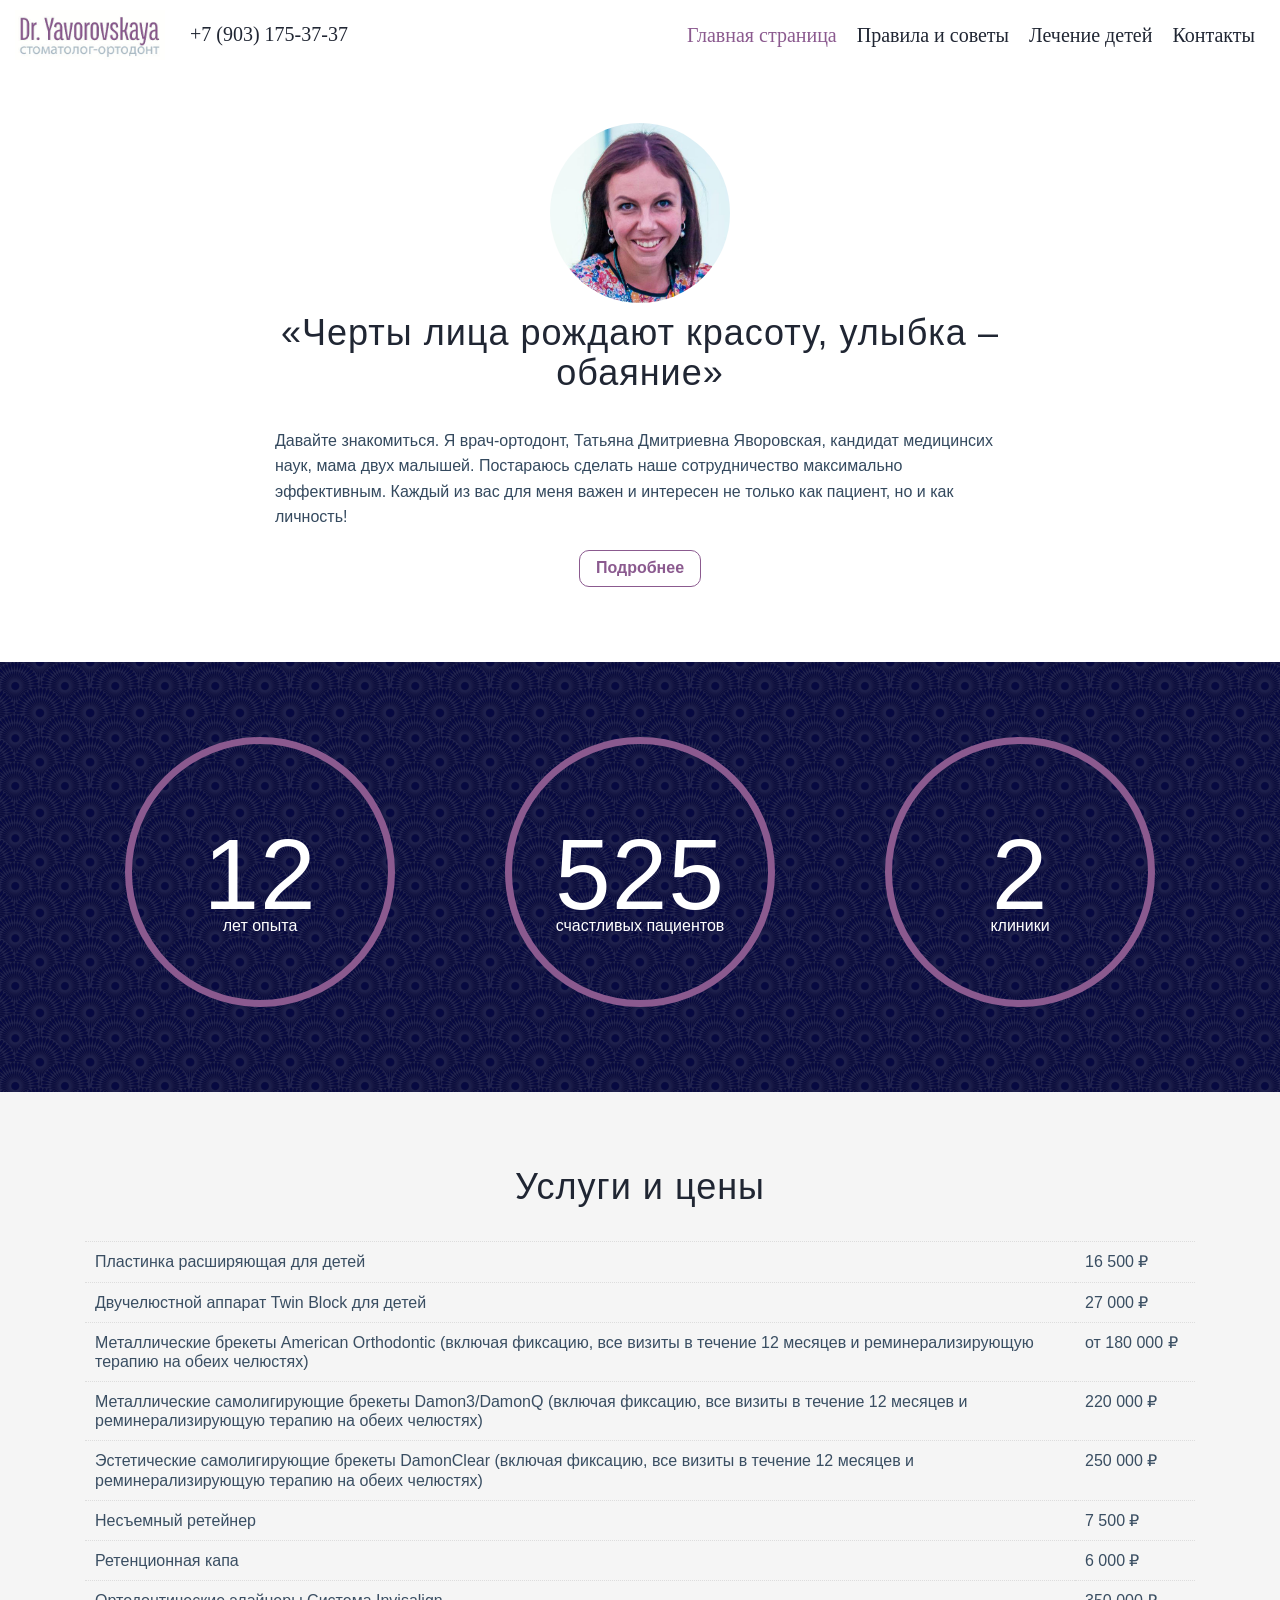
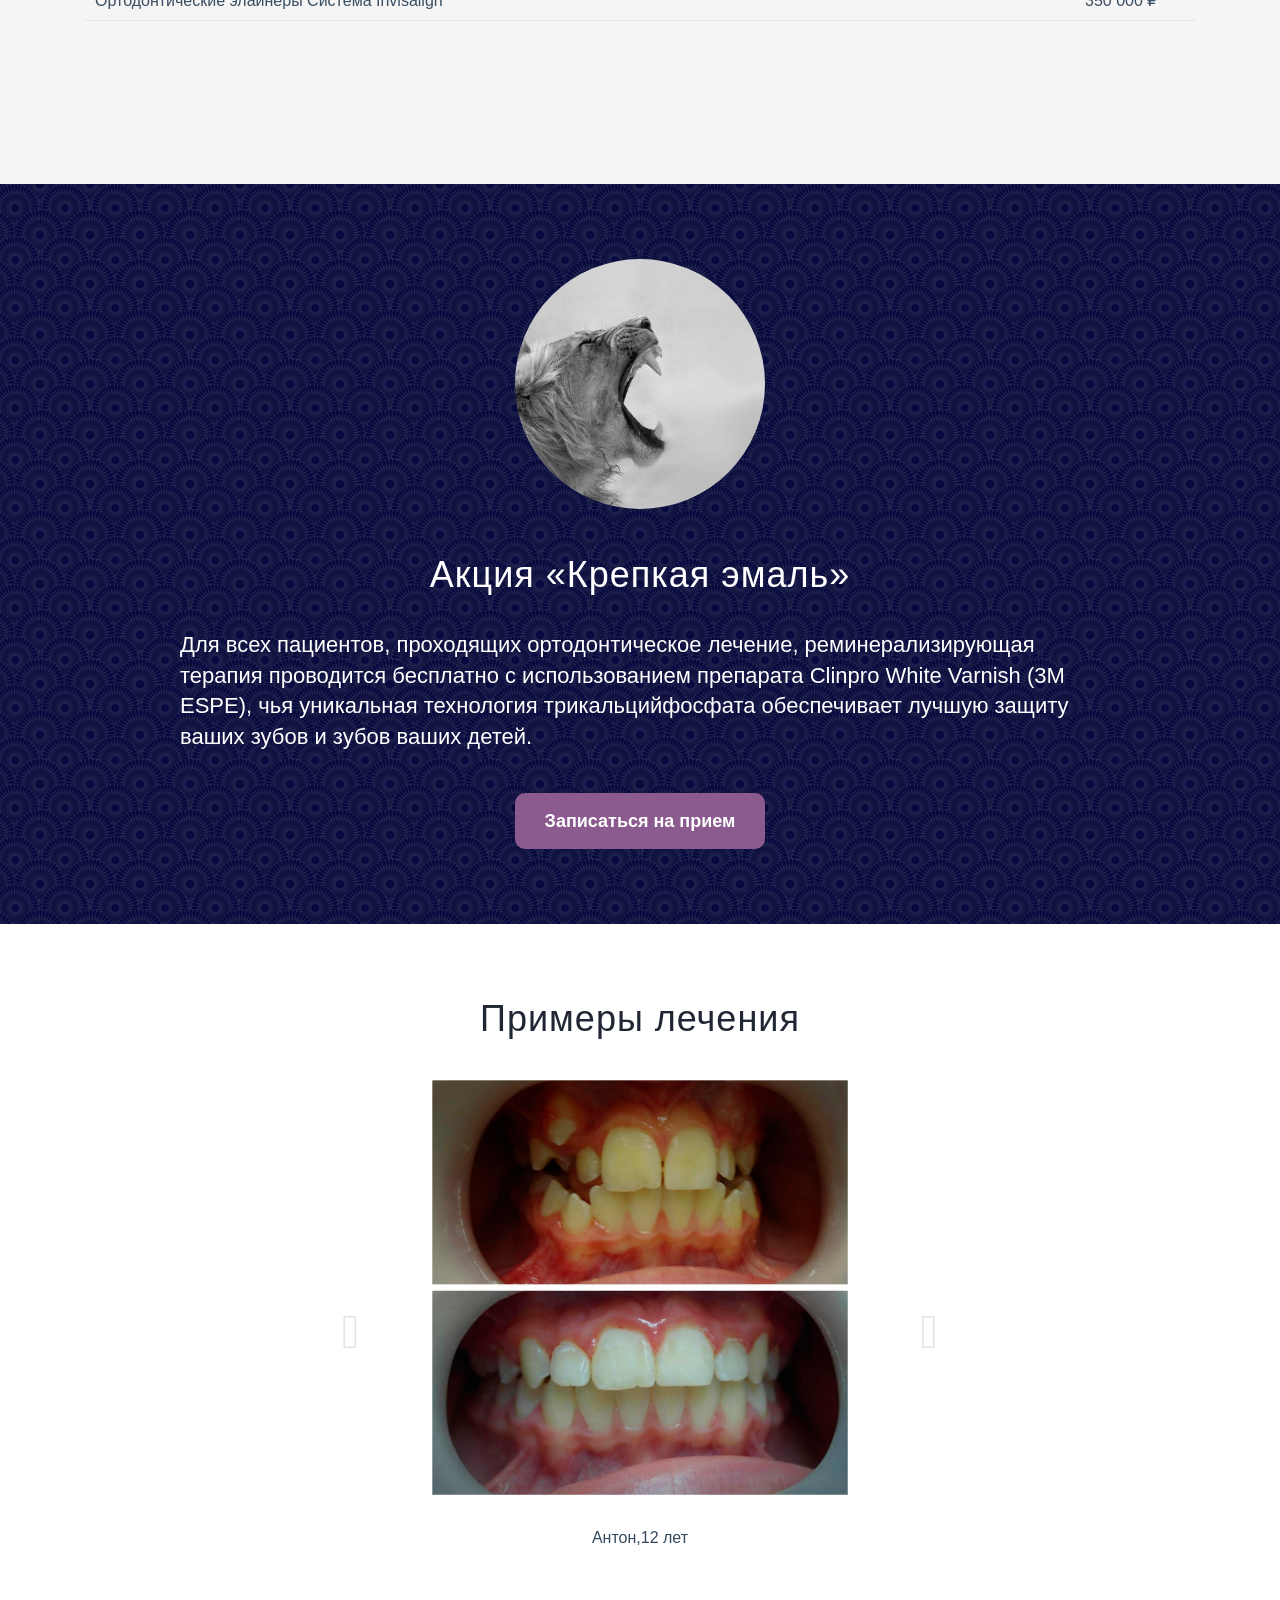
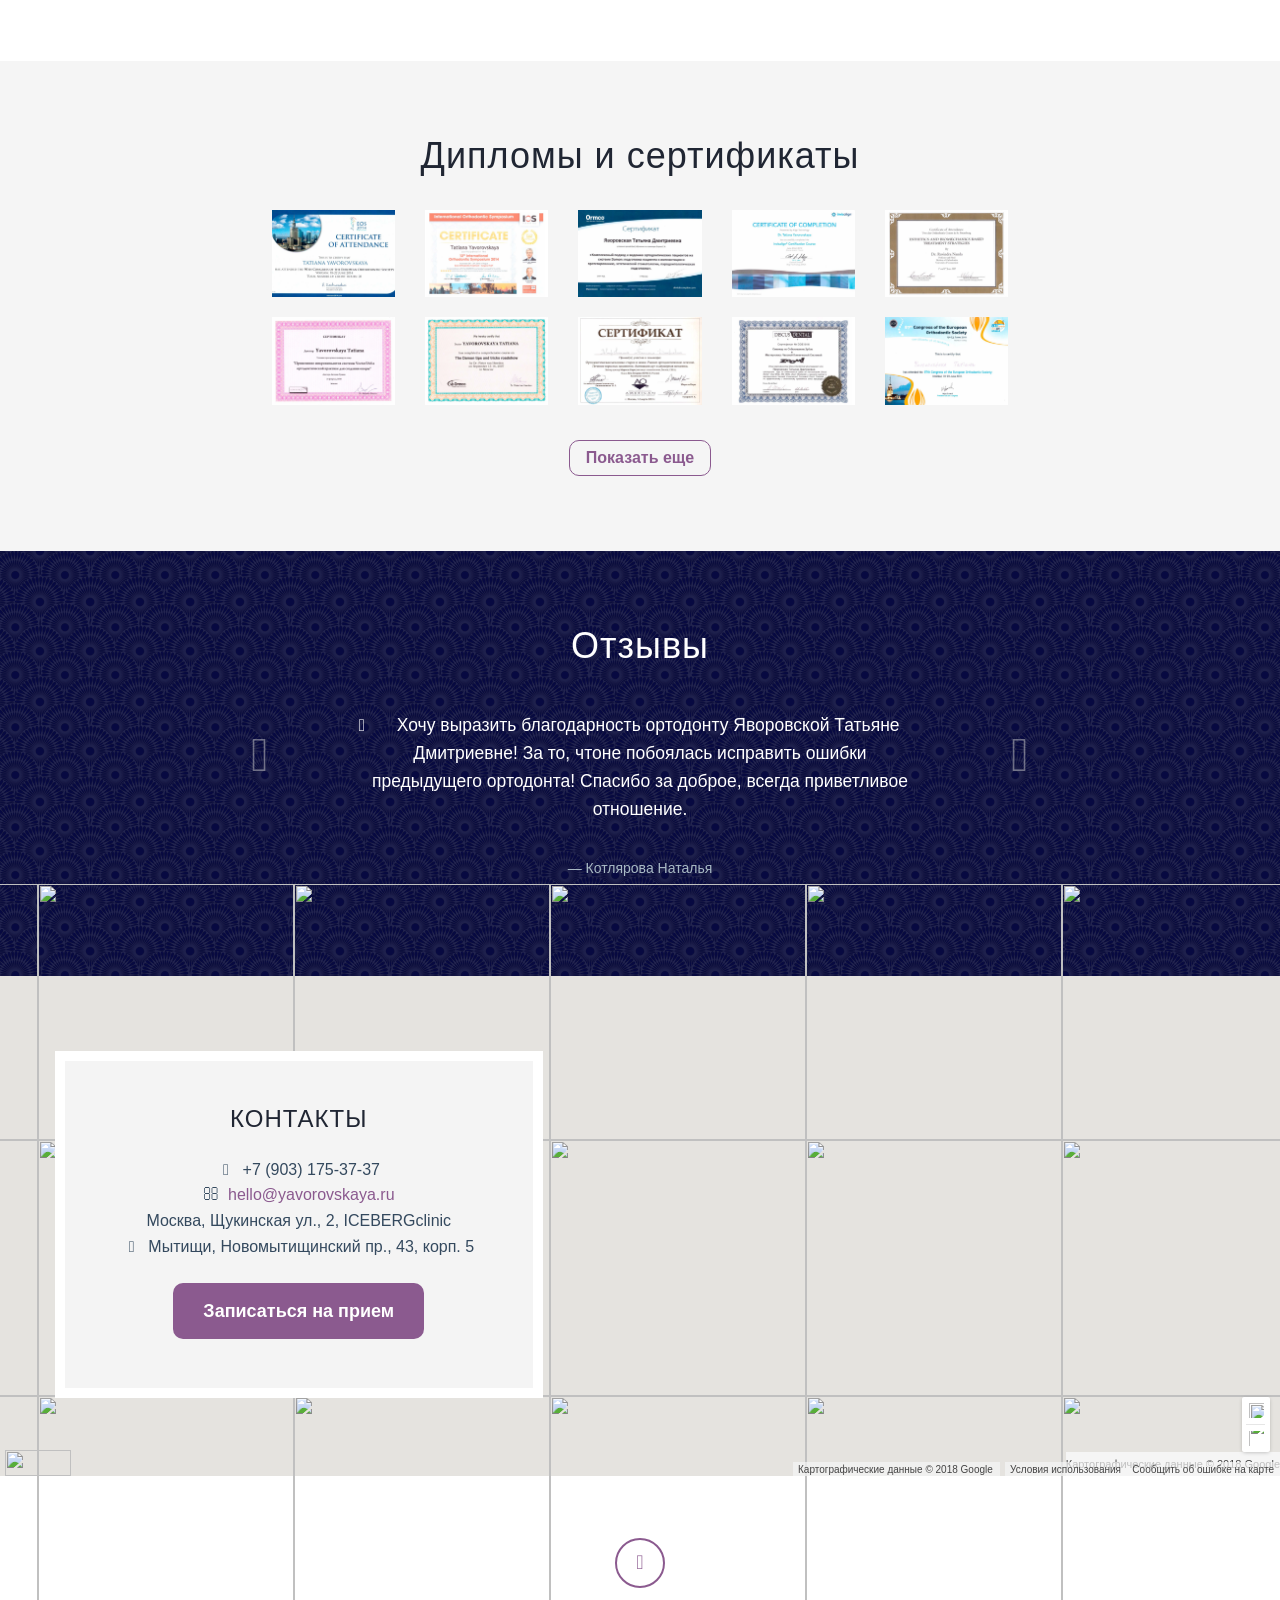
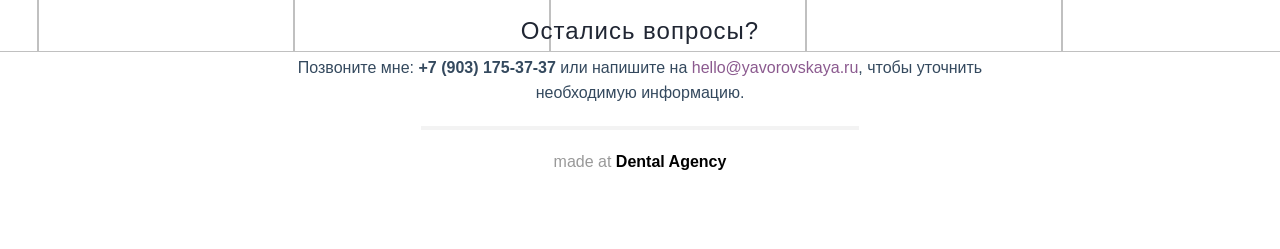
==== commit 050f6f43: "clean" ====
--- a/index.html
+++ b/index.html
@@ -1,8 +1,8 @@
 <!DOCTYPE html>
 <html lang="ru">
-    
+
     <head>
-        
+
         <!-- jQuery Plugin -->
 <script type="text/javascript" src="https://code.jquery.com/jquery-1.12.3.min.js"></script>
         <script src="/js/jquery.touchSwipe.js"></script>
@@ -52,26 +52,26 @@
   /* is width and height divided by two */
 }
 </style>
-        
+
         <meta charset="utf-8">
         <meta http-equiv="X-UA-Compatible" content="IE=edge,chrome=1">
         <meta name="viewport" content="width=device-width, initial-scale=1">
         <meta name="description" content="Я врач-ортодонт, Татьяна Дмитриевна Яворовская, кандидат медицинсих наук, мама двух малышей. Постараюсь сделать наше сотрудничество максимально эффективным. Каждый из вас для меня важен и интересен не только как пациент, но и как личность!">
-        
-        
+
+
         <title>Татьяна Дмитриевна Яворовская</title>
-        
+
         <!-- Le fav and touch icons -->
         <link rel="shortcut icon" href="/customer_files/yavorovskaya/favicon.png" />
-        
+
         <!-- Bootstrap Core CSS -->
         <link href="/css/bootstrap.min.css" rel="stylesheet" media="all">
-        
-        
+
+
         <link href="/css/template.min.css" rel="stylesheet">
-        
+
         <!-- Custom Fonts -->
-        
+
         <script src="https://use.typekit.net/lwl3ggi.js"></script>
         <script>
             try {
@@ -80,60 +80,60 @@
                 });
             } catch (e) {}
         </script>
-        
+
         <script src="https://use.typekit.net/hqr6kui.js"></script>
-        
-        
-        
-        
+
+
+
+
         <link rel="stylesheet" href="/css/linea-arrows.css">
         <link rel="stylesheet" href="/css/animate.css">
-        
-        
+
+
         <!-- Custom CSS -->
         <link rel="stylesheet" href="/customer_files/yavorovskaya/style.css">
-        
-        
+
+
         </head>
-    
-   
+
+
     <body id="page-top" data-spy="scroll" data-target=".navbar-fixed-top" class="wow fadeIn">
-        
+
         <!-- Preloader -->
 <div id="preloader">
     <div id="status" style="display: none;">&nbsp;</div>
 </div>
-        
+
         <!-- Start navigation -->
-        
-        
-        
+
+
+
         <!-- Navigation -->
         <nav class="navbar navbar-custom navbar-fixed-top" role="navigation">
             <div class="container-fluid">
                 <div class="navbar-header">
                     <button type="button" class="navbar-toggle" data-toggle="collapse-side" data-target=".side-collapse" data-target-2=".side-collapse-container">
-                        
+
                         <div class="icon icon-arrows-hamburger-2"></div>
-                        
+
                     </button>
-                    
-                    
-                    
-                    
+
+
+
+
                     <!-- Hidden li included to remove active class from about link when scrolled up past about section -->
-                    
-                    
+
+
                     <a class="navbar-brand-1 page-scroll" href="/">
-                        
+
                         <img src="/customer_files/yavorovskaya/logo.jpg" class="img-responsive">
                     </a>
-                    
-                    
-                    
+
+
+
                 </div>
-                
-                
+
+
                 <!-- Collect the nav links, forms, and other content for toggling -->
                 <div class="navbar-cool side-collapse in">
                     <div class="navbar-left">
@@ -146,35 +146,35 @@
                                 <span>&nbsp;+7&nbsp;(903)&nbsp;175-37-37
                                 </span>
                             </li>
-                            
-                            
+
+
                         </ul>
-                        
+
                     </div>
-                    
+
                     <div class="navbar-right" id="nav-nav-id">
-                        
+
                         <ul class="nav navbar-nav navbar-right">
-                            
+
                             <li>
                                 <a class="page-scroll" href="/" style="color:#8b5a8f;">Главная страница</a>
                             </li>
-                           
+
                             <li>
                                 <a class="page-scroll" href="/pravila">Правила и советы</a>
                             </li>
                             <li>
                                 <a class="page-scroll" href="/kids">Лечение детей</a>
                             </li>
-                            
+
                             <li class=""><a class="page-scroll" href="#contact">Контакты</a>
                             </li>
-                            
+
                             <div id="tel" class="hidden-lg hidden-md hidden-sm text-center" style="margin-top: 30px;">
                                 <span>&nbsp;+7&nbsp;(903)&nbsp;175-37-37
                                 </span>
                             </div>
-                            
+
                         </ul>
                     </div>
                 </div>
@@ -182,8 +182,8 @@
             </div>
             <!-- /.container -->
         </nav>
-        
-     
+
+
         <!-- Bio -->
         <section id="bio" class="text-center wow fadeInUp">
             <br class="hidden-xs">
@@ -192,19 +192,19 @@
                 <div class="col-md-8 col-md-offset-2">
                     <img class="img-circle" alt="" src="/customer_files/yavorovskaya/ava.jpg">
                 </div>
-                
-                
+
+
                 <div class="col-md-8 col-md-offset-2">
                     <h1>«Черты лица рождают красоту, улыбка – обаяние»</h1>
                     <p class="text-left about-text">Давайте знакомиться. Я врач-ортодонт, Татьяна Дмитриевна Яворовская, кандидат медицинсих наук, мама двух малышей. Постараюсь сделать
                         наше сотрудничество максимально эффективным. Каждый из вас для меня важен и интересен не только как пациент, но и как личность!</p>
-                    
-                    
+
+
                     <div class="collapse" id="collapse_about1" aria-expanded="false">
                         <p class="text-left">
                             <b>Образование</b>
                             <br> 2000 — 2005 гг. Российский университет дружбы народов, медицинский факультет, отделение стоматологии.
-                            
+
                             <br> 2005 — 2006 гг. Интернатура на кафедре стоматологии общей практики с курсом подготовки зубных техников МГМСУ.
                             <br> 2006 — 2008 гг. Ординатура на кафедре ортодонтии и детского протезирования МГМСУ.
                             <br> 2008 — 2011 гг. Аспирантура на кафедре ортодонтии и детского протезирования МГМСУ. Тема диссертации: «Морфофункциональное
@@ -213,7 +213,7 @@
                             <br> 2012 г. Официальная сертификация (г. Москва). Лечение методом «Invisalign».
                             <br>
                             <br>
-                            
+
                             <b>Участие в Российских и Международных форумах</b>
                             <br> 2016 г, май – Функциональная гнатология от основ до мастерства.
                             <br> 2016 г, апрель – Междисциплинарное взаимодействие. Немедленная ортодонтическая нагрузка и устранение мезиального наклона моляров.
@@ -221,7 +221,7 @@
                             <br> 2014 г, июнь - 90-th European Orthodontic Society (Warsaw).
                             <br> 2012 г., май – XIV Съезд Ортодонтов России (Санкт-Петербург).
                             <br> 2012 г., февраль – Конференция «Актуальные вопросы современной ортодонтии» (Москва).
-                            
+
                             <br> 2011 г. июнь — 87-th European Orthodontic Society (Istanbul).
                             <br> 2010 г., июнь — 86-th European Orthodontic Society (Portoroz, Slovenia).
                             <br> 2010 г., февраль — Применение микроимплантов системы VectorTAS в ортодонтической практике для создания опоры (Антонио Гракко).
@@ -230,7 +230,7 @@
                             <br> 2007 г., июнь — Esthetics and biomechanics based treatment strategies (Dr. Ravinda Nanda). Санкт-Петербург.
                             <br>
                             <br>
-                            
+
                             <b>Публикации</b>
                             <br> Автор 15 печатных работ (в том числе 3 — в журналах, рекомендованных ВАК Минобрнауки России) по теме диссертации: «Морфофункциональное
                             обоснование применения двучелюстных ортодонтических аппаратов на заключительном этапе лечения пациентов со скученным положением
@@ -239,42 +239,42 @@
                     </div>
                     <a class="btn btn-md btn-default collapsed" data-toggle="collapse" href="#collapse_about1" aria-expanded="false" aria-controls="collapseExample" id="show_button">Подробнее
                     </a>
-                    
-                    
-                    
+
+
+
                 </div>
-                
+
             </div>
-            
+
         </section>
-        
-        
+
+
         <!-- Numbers -->
         <section id="numbers" class="blackback wow fadeInUp">
             <div class="container text-center"><div class="row"> <div class="col-xs-4"> <div class="numbers-krug wow zoomIn" style="visibility: visible; animation-name: zoomIn;"> <h2 class="count">12</h2> лет опыта                                                      </div> </div> <div class="col-xs-4"> <div class="numbers-krug wow zoomIn" style="visibility: visible; animation-name: zoomIn;"> <h2 class="count">525</h2> счастливых пациентов                                                                                   </div> </div> <div class="col-xs-4"> <div class="numbers-krug wow zoomIn" style="visibility: visible; animation-name: zoomIn;"> <h2 class="count">2</h2> клиники                                                                                   </div> </div> </div></div>
-            
+
         </section>
-        
-        
-           
+
+
+
         <!-- Services -->
         <section id="services" class="grayback wow fadeInUp">
             <div class="container"><h1 class=" text-center">Услуги и цены</h1> <div class="row"> <div class="col-md-12 bhoechie-tab-container"> <div class="col-md-3 col-xs-12 bhoechie-tab-menu hidden"> <div class="list-group"> <a href="#" class="list-group-item active text-center" style="">                                     Общие услуги                                 </a> </div> </div> <div class="col-md-12 col-xs-12 bhoechie-tab"> <!-- общие услуги --> <div class="bhoechie-tab-content active"> <div class="price-table-container"> <table class="price-table table-hover"> <tbody> <tr> <td>Пластинка расширяющая для детей</td> <td class="new-price">16 500 ₽<br></td> </tr> <tr> <td>Двучелюстной аппарат Twin Block для детей</td> <td class="new-price">27 000 ₽<br></td> </tr> <tr> <td>Металлические брекеты American Orthodontic (включая фиксацию, все визиты в течение 12 месяцев и реминерализирующую                                                     терапию на обеих челюстях)</td> <td class="new-price">от 180 000 ₽<br></td> </tr> <tr> <td>                                                     Металлические самолигирующие брекеты Damon3/DamonQ (включая фиксацию, все визиты в течение 12 месяцев и реминерализирующую терапию на обеих челюстях)                                                 </td> <td class="new-price">220 000 ₽<br></td> </tr> <tr> <td>Эстетические самолигирующие брекеты DamonClear (включая фиксацию, все визиты в течение 12 месяцев и реминерализирующую                                                     терапию на обеих челюстях)</td> <td class="new-price">250 000 ₽<br></td> </tr> <tr> <td>Несъемный ретейнер</td> <td class="new-price">7 500 ₽<br></td> </tr> <tr> <td>Ретенционная капа</td> <td class="new-price">6 000 ₽<br></td> </tr> <tr> <td>Ортодонтические элайнеры Система Invisalign</td> <td class="new-price">350 000 ₽<br></td> </tr> </tbody> </table> </div> </div> </div> </div> </div><br><br></div>
         </section>
-        
-        
+
+
          <!-- Spec -->
         <section id="spec" class="blackback text-center wow fadeInUp">
-            
+
             <div class="container">
-               
+
                     <div class="row">
-                        
+
                         <img class="img-circle" alt="" style="max-width: 250px;" src="/customer_files/yavorovskaya/lion.jpg">
                         <h1>
                             <br>Акция «Крепкая эмаль»</h1>
                         <br>
-                        
+
                         <p class="col-md-10 col-md-offset-1 text-left lead">Для всех пациентов, проходящих ортодонтическое лечение, реминерализирующая терапия проводится бесплатно с использованием препарата Clinpro White Varnish (3M ESPE), чья уникальная технология трикальцийфосфата обеспечивает лучшую защиту ваших зубов и зубов ваших детей.
 </p>
                         </div>
@@ -282,158 +282,158 @@
                         <a style="margin-top: 20px; visibility: visible; animation-name: bounceIn;" href="mailto:hello@yavorovskaya.ru?Subject=Запись на прием&amp;body=Здравствуйте, уважаемая Татьяна Дмитриевна!" target="_top" class="btn btn-lg da-main-btn page-scroll zapis wow bounceIn">
                             Записаться на прием
                         </a>
-                        
-                        
+
+
                     </div>
                 </div>
-            
-            
+
+
         </section>
-        
-        
-        
-        
+
+
+
+
         <!-- Samples -->
         <section id="samples" class="wow fadeInUp">
-            
+
             <div class="container-fluid nopadding">
-                
+
                 <h1 class="text-center">Примеры лечения</h1>
-                
+
                 <div class="col-md-6 col-md-offset-3">
-                    
-                    
+
+
                     <div class="row text-center">
                         <div class="carousel slide" data-ride="carousel" id="sample-carousel">
-                            
-                            
-                            
+
+
+
                             <div class="carousel-inner text-center">
-                                
-                                
+
+
                                 <div class="item">
-                                    
+
                                     <div class="row">
                                         <div class="col-sm-10 col-sm-offset-1">
-                                            
+
                                             <img class="img-responsive middlecenter" src="/customer_files/yavorovskaya/dp/dp1.jpg">
                                             <br>
                                             <p class="proxima">Анастасия, 15 лет</p>
-                                            
+
                                         </div>
                                     </div>
-                                    
-                                </div>
-                                
+
+                                </div>
+
                                 <div class="item">
-                                    
+
                                     <div class="row">
                                         <div class="col-sm-10 col-sm-offset-1">
-                                            
+
                                             <img class="img-responsive middlecenter" src="/customer_files/yavorovskaya/dp/dp2.jpg">
                                             <br>
                                             <p class="proxima">Анастасия, 18 лет</p>
                                         </div>
                                     </div>
-                                    
-                                </div>
-                                
-                                
+
+                                </div>
+
+
                                 <div class="item">
-                                    
+
                                     <div class="row">
                                         <div class="col-sm-10 col-sm-offset-1">
-                                            
+
                                             <img class="img-responsive middlecenter" src="/customer_files/yavorovskaya/dp/dp3.jpg">
                                             <br>
                                             <p class="proxima">Наталья, 34 года</p>
                                         </div>
                                     </div>
-                                    
-                                </div>
-                                
+
+                                </div>
+
                                  <div class="item">
-                                    
+
                                     <div class="row">
                                         <div class="col-sm-10 col-sm-offset-1">
-                                            
+
                                             <img class="img-responsive middlecenter" src="/customer_files/yavorovskaya/dp/dp4.jpg">
                                             <br>
                                             <p class="proxima">Светлана, 24 года</p>
                                         </div>
                                     </div>
-                                    
-                                </div>
-                                
+
+                                </div>
+
                                  <div class="item active">
-                                    
+
                                     <div class="row">
                                         <div class="col-sm-10 col-sm-offset-1">
-                                            
+
                                             <img class="img-responsive middlecenter" src="/customer_files/yavorovskaya/dp/dp5.jpg">
                                             <br>
                                             <p class="proxima">Антон,12 лет</p>
                                         </div>
                                     </div>
-                                    
-                                </div>
-                                
+
+                                </div>
+
                                  <div class="item">
-                                    
+
                                     <div class="row">
                                         <div class="col-sm-10 col-sm-offset-1">
-                                            
+
                                             <img class="img-responsive middlecenter" src="/customer_files/yavorovskaya/dp/dp6.jpg">
                                             <br>
                                             <p class="proxima">Арина,13 лет</p>
                                         </div>
                                     </div>
-                                    
-                                </div>
-                                
+
+                                </div>
+
                                  <div class="item">
-                                    
+
                                     <div class="row">
                                         <div class="col-sm-10 col-sm-offset-1">
-                                            
+
                                             <img class="img-responsive middlecenter" src="/customer_files/yavorovskaya/dp/dp7.jpg">
                                             <br>
                                             <p class="proxima">Андрей, 14 лет</p>
                                         </div>
                                     </div>
-                                    
-                                </div>
-                                
+
+                                </div>
+
                                  <div class="item">
-                                    
+
                                     <div class="row">
                                         <div class="col-sm-10 col-sm-offset-1">
-                                            
+
                                             <img class="img-responsive middlecenter" src="/customer_files/yavorovskaya/dp/dp8.jpg">
                                             <br>
                                             <p class="proxima">Дмитрий, 31 год</p>
                                         </div>
                                     </div>
-                                    
-                                </div>
-                                
+
+                                </div>
+
                                 <div class="item">
-                                    
+
                                     <div class="row">
                                         <div class="col-sm-10 col-sm-offset-1">
-                                            
+
                                             <img class="img-responsive middlecenter" src="/customer_files/yavorovskaya/dp/dp9.jpg">
                                             <br>
                                             <p class="proxima">Анна, 27 лет</p>
                                         </div>
                                     </div>
-                                    
-                                </div>
-                                
-                                
+
+                                </div>
+
+
                             </div>
-                            
-                            
+
+
                             <a data-slide="prev" href="#sample-carousel" class="left carousel-control hidden-xs">
                                 <div class="icon icon-arrows-circle-right"></div>
                             </a>
@@ -441,186 +441,186 @@
                                 <div class="icon icon-arrows-circle-left"></div>
                             </a>
                         </div>
-                        
+
                     </div>
-                    
+
                 </div>
-                
-                
-                
-                
-                
-                
-                
-                
+
+
+
+
+
+
+
+
             </div>
-            
-            
+
+
         </section>
-           
-        
+
+
         <!-- Documents Section -->
         <section id="docs" class="grayback text-center wow fadeInUp">
-            
+
             <div class="container">
                 <div class="row">
                     <div class="col-md-10 col-md-offset-1">
                         <h1>Дипломы и сертификаты</h1>
                         <div class="row">
-                        
+
                         <a href="/customer_files/yavorovskaya/serts/sert_g_1.jpg" data-toggle="lightbox" data-gallery="multiimages" data-title="" class="thumb" style="">
                             <img style="margin-bottom: 20px; visibility: visible; animation-name: zoomIn;" src="/customer_files/yavorovskaya/serts/sert_g_1.jpg" class="img-responsive col-xs-4 col-md-2 col-md-offset-1 wow zoomIn">
                         </a>
-                        
+
                        <a href="/customer_files/yavorovskaya/serts/sert_g_2.jpg" data-toggle="lightbox" data-gallery="multiimages" data-title="" class="thumb" style="">
                             <img style="margin-bottom: 20px; visibility: visible; animation-name: zoomIn;" src="/customer_files/yavorovskaya/serts/sert_g_2.jpg" class="img-responsive col-xs-4 col-md-2 wow zoomIn">
                         </a>
-                        
-                        
+
+
                        <a href="/customer_files/yavorovskaya/serts/sert_g_3.jpg" data-toggle="lightbox" data-gallery="multiimages" data-title="" class="thumb" style="">
                             <img style="margin-bottom: 20px; visibility: visible; animation-name: zoomIn;" src="/customer_files/yavorovskaya/serts/sert_g_3.jpg" class="img-responsive col-xs-4 col-md-2 wow zoomIn">
                         </a>
-                        
+
                          <a href="/customer_files/yavorovskaya/serts/sert_g_4.jpg" data-toggle="lightbox" data-gallery="multiimages" data-title="" class="thumb" style="">
                             <img style="margin-bottom: 20px; visibility: visible; animation-name: zoomIn;" src="/customer_files/yavorovskaya/serts/sert_g_4.jpg" class="img-responsive col-xs-4 col-md-2 wow zoomIn">
                         </a>
-                        
+
                        <a href="/customer_files/yavorovskaya/serts/sert_g_5.jpg" data-toggle="lightbox" data-gallery="multiimages" data-title="" class="thumb" style="">
                             <img style="margin-bottom: 20px; visibility: visible; animation-name: zoomIn;" src="/customer_files/yavorovskaya/serts/sert_g_5.jpg" class="img-responsive col-xs-4 col-md-2 wow zoomIn">
                         </a>
-                        
-                        
-                      
-                            
-                       
+
+
+
+
+
                       </div>
                         <div class="row">
-                        
+
                         <a href="/customer_files/yavorovskaya/serts/sert_g_6.jpg" data-toggle="lightbox" data-gallery="multiimages" data-title="" class="thumb" style="">
                             <img style="margin-bottom: 20px; visibility: visible; animation-name: zoomIn;" src="/customer_files/yavorovskaya/serts/sert_g_6.jpg" class="img-responsive col-xs-4 col-md-2 col-md-offset-1 wow zoomIn">
                         </a>
-                        
+
                        <a href="/customer_files/yavorovskaya/serts/sert_g_7.jpg" data-toggle="lightbox" data-gallery="multiimages" data-title="" class="thumb" style="">
                             <img style="margin-bottom: 20px; visibility: visible; animation-name: zoomIn;" src="/customer_files/yavorovskaya/serts/sert_g_7.jpg" class="img-responsive col-xs-4 col-md-2 wow zoomIn">
                         </a>
-                        
-                        
+
+
                        <a href="/customer_files/yavorovskaya/serts/sert_g_8.jpg" data-toggle="lightbox" data-gallery="multiimages" data-title="" class="thumb" style="">
                             <img style="margin-bottom: 20px; visibility: visible; animation-name: zoomIn;" src="/customer_files/yavorovskaya/serts/sert_g_8.jpg" class="img-responsive col-xs-4 col-md-2 wow zoomIn">
                         </a>
-                        
+
                          <a href="/customer_files/yavorovskaya/serts/sert_g_9.jpg" data-toggle="lightbox" data-gallery="multiimages" data-title="" class="thumb" style="">
                             <img style="margin-bottom: 20px; visibility: visible; animation-name: zoomIn;" src="/customer_files/yavorovskaya/serts/sert_g_9.jpg" class="img-responsive col-xs-4 col-md-2 wow zoomIn">
                         </a>
-                        
+
                        <a href="/customer_files/yavorovskaya/serts/sert_g_10.jpg" data-toggle="lightbox" data-gallery="multiimages" data-title="" class="thumb" style="">
                             <img style="margin-bottom: 20px; visibility: visible; animation-name: zoomIn;" src="/customer_files/yavorovskaya/serts/sert_g_10.jpg" class="img-responsive col-xs-4 col-md-2 wow zoomIn">
                         </a>
-                        
-                        
-                      
-                            
-                       
-                      </div> 
-                         
-                        
+
+
+
+
+
+                      </div>
+
+
                          <div class="collapse" id="collapse_sert1" aria-expanded="false">
                         <div class="row">
-                        
+
                         <a href="/customer_files/yavorovskaya/serts/sert_v_1.jpg" data-toggle="lightbox" data-gallery="multiimages" data-title="" class="thumb" style="">
                             <img style="margin-bottom: 20px; visibility: visible; animation-name: zoomIn;" src="/customer_files/yavorovskaya/serts/sert_v_1.jpg" class="img-responsive col-xs-4 col-md-2 col-md-offset-1 wow zoomIn animated">
                         </a>
-                        
+
                        <a href="/customer_files/yavorovskaya/serts/sert_v_2.jpg" data-toggle="lightbox" data-gallery="multiimages" data-title="" class="thumb" style="">
                             <img style="margin-bottom: 20px; visibility: visible; animation-name: zoomIn;" src="/customer_files/yavorovskaya/serts/sert_v_2.jpg" class="img-responsive col-xs-4 col-md-2 wow zoomIn animated">
                         </a>
-                        
-                        
+
+
                        <a href="/customer_files/yavorovskaya/serts/sert_v_3.jpg" data-toggle="lightbox" data-gallery="multiimages" data-title="" class="thumb" style="">
                             <img style="margin-bottom: 20px; visibility: visible; animation-name: zoomIn;" src="/customer_files/yavorovskaya/serts/sert_v_3.jpg" class="img-responsive col-xs-4 col-md-2 wow zoomIn animated">
                         </a>
-                        
+
                          <a href="/customer_files/yavorovskaya/serts/sert_v_4.jpg" data-toggle="lightbox" data-gallery="multiimages" data-title="" class="thumb" style="">
                             <img style="margin-bottom: 20px; visibility: visible; animation-name: zoomIn;" src="/customer_files/yavorovskaya/serts/sert_v_4.jpg" class="img-responsive col-xs-4 col-md-2 wow zoomIn animated">
                         </a>
-                        
+
                        <a href="/customer_files/yavorovskaya/serts/sert_v_5.jpg" data-toggle="lightbox" data-gallery="multiimages" data-title="" class="thumb" style="">
                             <img style="margin-bottom: 20px; visibility: visible; animation-name: zoomIn;" src="/customer_files/yavorovskaya/serts/sert_v_5.jpg" class="img-responsive col-xs-4 col-md-2 wow zoomIn animated">
                         </a>
-                        
-                        
-                      
-                            
-                       
+
+
+
+
+
                       </div>
                         <div class="row">
-                        
+
                         <a href="/customer_files/yavorovskaya/serts/sert_v_6.jpg" data-toggle="lightbox" data-gallery="multiimages" data-title="" class="thumb" style="">
                             <img style="margin-bottom: 20px; visibility: visible; animation-name: zoomIn;" src="/customer_files/yavorovskaya/serts/sert_v_6.jpg" class="img-responsive col-xs-4 col-md-2 col-md-offset-1 wow zoomIn animated">
                         </a>
-                            
-                           
-                            
-                        
+
+
+
+
                        <a href="/customer_files/yavorovskaya/serts/sert_v_7.jpg" data-toggle="lightbox" data-gallery="multiimages" data-title="" class="thumb" style="">
                             <img style="margin-bottom: 20px; visibility: visible; animation-name: zoomIn;" src="/customer_files/yavorovskaya/serts/sert_v_7.jpg" class="img-responsive col-xs-4 col-md-2 wow zoomIn animated">
                         </a>
-                        
-                        
+
+
                        <a href="/customer_files/yavorovskaya/serts/sert_v_8.jpg" data-toggle="lightbox" data-gallery="multiimages" data-title="" class="thumb" style="">
                             <img style="margin-bottom: 20px; visibility: visible; animation-name: zoomIn;" src="/customer_files/yavorovskaya/serts/sert_v_8.jpg" class="img-responsive col-xs-4 col-md-2 wow zoomIn animated">
                         </a>
-                        
+
                          <a href="/customer_files/yavorovskaya/serts/sert_v_9.jpg" data-toggle="lightbox" data-gallery="multiimages" data-title="" class="thumb" style="">
                             <img style="margin-bottom: 20px; visibility: visible; animation-name: zoomIn;" src="/customer_files/yavorovskaya/serts/sert_v_9.jpg" class="img-responsive col-xs-4 col-md-2 wow zoomIn animated">
                         </a>
-                        
-                      
-                        
-                      
-                            
-                       
-                      </div> 
+
+
+
+
+
+
+                      </div>
                     </div>
                     <a style="margin-top:15px;" class="btn btn-md btn-default collapsed" data-toggle="collapse" href="#collapse_sert1" aria-expanded="false" aria-controls="collapseExample" id="show2_button">Показать еще
                     </a>
-                        
+
                     </div>
                     <br>
                     <br>
-                    
+
                 </div>
             </div>
-            
+
         </section>
-                
-    
+
+
 
         <!-- Otzyvy -->
         <section id="feedback" class="blackback wow fadeInUp">
-            
+
             <div class="container-fluid nopadding">
-                
+
                 <h1 class="text-center">Отзывы</h1>
-                
+
                 <div class="row">
-                    
-                    
+
+
                     <div class="col-md-8 col-md-offset-2 col-sm-12 text-center">
                         <div class="carousel slide" data-ride="carousel" id="quote-carousel">
-                            
-                            
+
+
                             <!-- Carousel Slides / Quotes -->
                             <div class="carousel-inner text-center">
-                                
-                                
-                                
+
+
+
                                 <!-- Quote 1 -->
                                 <div class="item">
                                     <blockquote>
                                         <div class="row">
                                             <div class="col-sm-10 col-sm-offset-1">
-                                                
+
                                                 <p>С ровными белыми зубками у меня не осталось комплексов по поводу внешности. Спасибо доктору Яворовской.
                                                     Это бесценно!</p>
                                                 <small class="proxima-light">Алина Тюхова</small>
@@ -628,29 +628,29 @@
                                         </div>
                                     </blockquote>
                                 </div>
-                                
+
                                 <!-- Quote 2 -->
                                 <div class="item">
                                     <blockquote>
                                         <div class="row">
                                             <div class="col-sm-10 col-sm-offset-1">
-                                                
+
                                                 <p>Благодарю доктора Яворовскую Татьяну за организацию моих зубов в стройную улыбку! Всегда комфортно и высококлассно!
                                                     Рекомендую)
                                                 </p>
-                                                
+
                                                 <small class="proxima-light">Никита Гущин</small>
                                             </div>
                                         </div>
                                     </blockquote>
                                 </div>
-                                
+
                                 <!-- Quote 3 -->
                                 <div class="item active">
                                     <blockquote>
                                         <div class="row">
                                             <div class="col-sm-10 col-sm-offset-1">
-                                                
+
                                                 <p>Хочу выразить благодарность ортодонту Яворовской Татьяне Дмитриевне! За то, чтоне побоялась исправить ошибки
                                                     предыдущего ортодонта! Спасибо за доброе, всегда приветливое отношение.</p>
                                                 <small class="proxima-light">Котлярова Наталья</small>
@@ -658,13 +658,13 @@
                                         </div>
                                     </blockquote>
                                 </div>
-                                
+
                                 <!-- Quote 4 -->
                                 <div class="item">
                                     <blockquote>
                                         <div class="row">
                                             <div class="col-sm-10 col-sm-offset-1">
-                                                
+
                                                 <p>Мы с Татьяной Дмитриевной работаем уже 8 лет. Нам нравится, как Татьяна Дмитриевна относится к пациентам
                                                     (всегда с уважением, почтительно, с пониманием). Мы очень рады, что попали к такому профессиональному
                                                     врачу.
@@ -674,13 +674,13 @@
                                         </div>
                                     </blockquote>
                                 </div>
-                                
+
                                 <!-- Quote 5 -->
                                 <div class="item">
                                     <blockquote>
                                         <div class="row">
                                             <div class="col-sm-10 col-sm-offset-1">
-                                                
+
                                                 <p>Очень довольна лечением у доктора Яворовской. Доктор приятная в общении, все манипуляции объясняет, работу
                                                     проводит быстро и аккуратно. Спасибо большое Татьяне Дмитриевне. Приведу сюда еще и свою дочку.</p>
                                                 <small class="proxima-light">Ирина Х.</small>
@@ -688,101 +688,101 @@
                                         </div>
                                     </blockquote>
                                 </div>
-                                
-                                
+
+
                             </div>
-                            
+
                             <!-- Carousel Buttons Next/Prev -->
                             <a data-slide="prev" href="#quote-carousel" class="left carousel-control hidden-xs">
                                 <div class="icon icon-arrows-circle-right"></div>
                             </a>
-                            
-                            
-                            
+
+
+
                             <a data-slide="next" href="#quote-carousel" class="right carousel-control hidden-xs">
                                 <div class="icon icon-arrows-circle-left"></div>
                             </a>
                         </div>
-                        
+
                     </div>
-                    
+
                 </div>
-                
-                
-                
-                
-                
-                
-                
+
+
+
+
+
+
+
             </div>
-            
-            
-            
+
+
+
         </section>
-        
+
 
         <!-- Map -->
         <div id="map" class="hidden-xs"><div style="height: 100%; width: 100%; position: absolute; top: 0px; left: 0px; background-color: rgb(229, 227, 223);"><div style="position: absolute; z-index: 0; left: 0px; top: 0px; height: 100%; width: 100%; padding: 0px; border-width: 0px; margin: 0px;" class="gm-style"><div style="position: absolute; z-index: 0; left: 0px; top: 0px; height: 100%; width: 100%; padding: 0px; border-width: 0px; margin: 0px; cursor: url(&quot;https://maps.gstatic.com/mapfiles/openhand_8_8.cur&quot;), default;" tabindex="0"><div style="z-index: 1; position: absolute; top: -11px; left: -193px; width: 100%; transform-origin: 720px 250px 0px;"><div style="position: absolute; left: 0px; top: 0px; z-index: 100; width: 100%;"><div style="position: absolute; left: 0px; top: 0px; z-index: 0;"><div style="position: absolute; left: 0px; top: 0px; z-index: 1; visibility: inherit;" aria-hidden="true"><div style="width: 256px; height: 256px; position: absolute; left: -25px; top: -81px;"></div><div style="width: 256px; height: 256px; position: absolute; left: 743px; top: 175px;"></div><div style="width: 256px; height: 256px; position: absolute; left: 487px; top: 175px;"></div><div style="width: 256px; height: 256px; position: absolute; left: 743px; top: -81px;"></div><div style="width: 256px; height: 256px; position: absolute; left: 743px; top: 431px;"></div><div style="width: 256px; height: 256px; position: absolute; left: 999px; top: 175px;"></div><div style="width: 256px; height: 256px; position: absolute; left: 487px; top: -81px;"></div><div style="width: 256px; height: 256px; position: absolute; left: 487px; top: 431px;"></div><div style="width: 256px; height: 256px; position: absolute; left: 999px; top: -81px;"></div><div style="width: 256px; height: 256px; position: absolute; left: 999px; top: 431px;"></div><div style="width: 256px; height: 256px; position: absolute; left: 231px; top: 175px;"></div><div style="width: 256px; height: 256px; position: absolute; left: 1255px; top: 175px;"></div><div style="width: 256px; height: 256px; position: absolute; left: 231px; top: -81px;"></div><div style="width: 256px; height: 256px; position: absolute; left: 231px; top: 431px;"></div><div style="width: 256px; height: 256px; position: absolute; left: 1255px; top: -81px;"></div><div style="width: 256px; height: 256px; position: absolute; left: 1255px; top: 431px;"></div><div style="width: 256px; height: 256px; position: absolute; left: -25px; top: 175px;"></div><div style="width: 256px; height: 256px; position: absolute; left: -25px; top: 431px;"></div><div style="width: 256px; height: 256px; position: absolute; left: 1511px; top: 175px;"></div><div style="width: 256px; height: 256px; position: absolute; left: 1511px; top: -81px;"></div><div style="width: 256px; height: 256px; position: absolute; left: 1511px; top: 431px;"></div></div></div></div><div style="position: absolute; left: 0px; top: 0px; z-index: 101; width: 100%;"></div><div style="position: absolute; left: 0px; top: 0px; z-index: 102; width: 100%;"></div><div style="position: absolute; left: 0px; top: 0px; z-index: 103; width: 100%;"><div style="position: absolute; left: 0px; top: 0px; z-index: -1;"><div style="position: absolute; left: 0px; top: 0px; z-index: 1; visibility: inherit;" aria-hidden="true"><div style="width: 256px; height: 256px; overflow: hidden; position: absolute; left: -25px; top: -81px;"></div><div style="width: 256px; height: 256px; overflow: hidden; position: absolute; left: 743px; top: 175px;"><canvas draggable="false" style="-moz-user-select: none; position: absolute; left: 0px; top: 0px; height: 256px; width: 256px;" height="256" width="256"></canvas></div><div style="width: 256px; height: 256px; overflow: hidden; position: absolute; left: 487px; top: 175px;"></div><div style="width: 256px; height: 256px; overflow: hidden; position: absolute; left: 743px; top: -81px;"></div><div style="width: 256px; height: 256px; overflow: hidden; position: absolute; left: 743px; top: 431px;"><canvas draggable="false" style="-moz-user-select: none; position: absolute; left: 0px; top: 0px; height: 256px; width: 256px;" height="256" width="256"></canvas></div><div style="width: 256px; height: 256px; overflow: hidden; position: absolute; left: 999px; top: 175px;"></div><div style="width: 256px; height: 256px; overflow: hidden; position: absolute; left: 487px; top: -81px;"></div><div style="width: 256px; height: 256px; overflow: hidden; position: absolute; left: 487px; top: 431px;"></div><div style="width: 256px; height: 256px; overflow: hidden; position: absolute; left: 999px; top: -81px;"><canvas draggable="false" style="-moz-user-select: none; position: absolute; left: 0px; top: 0px; height: 256px; width: 256px;" height="256" width="256"></canvas></div><div style="width: 256px; height: 256px; overflow: hidden; position: absolute; left: 999px; top: 431px;"></div><div style="width: 256px; height: 256px; overflow: hidden; position: absolute; left: 231px; top: 175px;"></div><div style="width: 256px; height: 256px; overflow: hidden; position: absolute; left: 1255px; top: 175px;"></div><div style="width: 256px; height: 256px; overflow: hidden; position: absolute; left: 231px; top: -81px;"></div><div style="width: 256px; height: 256px; overflow: hidden; position: absolute; left: 231px; top: 431px;"></div><div style="width: 256px; height: 256px; overflow: hidden; position: absolute; left: 1255px; top: -81px;"></div><div style="width: 256px; height: 256px; overflow: hidden; position: absolute; left: 1255px; top: 431px;"></div><div style="width: 256px; height: 256px; overflow: hidden; position: absolute; left: -25px; top: 175px;"></div><div style="width: 256px; height: 256px; overflow: hidden; position: absolute; left: -25px; top: 431px;"></div><div style="width: 256px; height: 256px; overflow: hidden; position: absolute; left: 1511px; top: 175px;"></div><div style="width: 256px; height: 256px; overflow: hidden; position: absolute; left: 1511px; top: -81px;"></div><div style="width: 256px; height: 256px; overflow: hidden; position: absolute; left: 1511px; top: 431px;"></div></div></div></div><div style="position: absolute; left: 0px; top: 0px; z-index: 0;"><div style="position: absolute; left: 0px; top: 0px; z-index: 1; visibility: inherit;" aria-hidden="true"><div style="position: absolute; left: -25px; top: -81px; transition: opacity 200ms ease-out 0s;"><img style="width: 256px; height: 256px; -moz-user-select: none; border: 0px none; padding: 0px; margin: 0px; max-width: none;" draggable="false" alt="" src="https://maps.googleapis.com/maps/vt?pb=!1m5!1m4!1i11!2i1234!3i638!4i256!2m3!1e0!2sm!3i410108733!3m14!2sru!3sUS!5e18!12m1!1e68!12m3!1e37!2m1!1ssmartmaps!12m4!1e26!2m2!1sstyles!2sp.s%3A-100%7Cp.g%3A0.9!4e0&amp;token=65598"></div><div style="position: absolute; left: 743px; top: 175px;"><img style="width: 256px; height: 256px; -moz-user-select: none; border: 0px none; padding: 0px; margin: 0px; max-width: none;" draggable="false" alt="" src="https://maps.googleapis.com/maps/vt?pb=!1m5!1m4!1i11!2i1237!3i639!4i256!2m3!1e0!2sm!3i410108842!3m14!2sru!3sUS!5e18!12m1!1e68!12m3!1e37!2m1!1ssmartmaps!12m4!1e26!2m2!1sstyles!2sp.s%3A-100%7Cp.g%3A0.9!4e0&amp;token=53487"></div><div style="position: absolute; left: 487px; top: 175px;"><img style="width: 256px; height: 256px; -moz-user-select: none; border: 0px none; padding: 0px; margin: 0px; max-width: none;" draggable="false" alt="" src="https://maps.googleapis.com/maps/vt?pb=!1m5!1m4!1i11!2i1236!3i639!4i256!2m3!1e0!2sm!3i410108842!3m14!2sru!3sUS!5e18!12m1!1e68!12m3!1e37!2m1!1ssmartmaps!12m4!1e26!2m2!1sstyles!2sp.s%3A-100%7Cp.g%3A0.9!4e0&amp;token=81870"></div><div style="position: absolute; left: 743px; top: -81px;"><img style="width: 256px; height: 256px; -moz-user-select: none; border: 0px none; padding: 0px; margin: 0px; max-width: none;" draggable="false" alt="" src="https://maps.googleapis.com/maps/vt?pb=!1m5!1m4!1i11!2i1237!3i638!4i256!2m3!1e0!2sm!3i410108733!3m14!2sru!3sUS!5e18!12m1!1e68!12m3!1e37!2m1!1ssmartmaps!12m4!1e26!2m2!1sstyles!2sp.s%3A-100%7Cp.g%3A0.9!4e0&amp;token=111520"></div><div style="position: absolute; left: 743px; top: 431px;"><img style="width: 256px; height: 256px; -moz-user-select: none; border: 0px none; padding: 0px; margin: 0px; max-width: none;" draggable="false" alt="" src="https://maps.googleapis.com/maps/vt?pb=!1m5!1m4!1i11!2i1237!3i640!4i256!2m3!1e0!2sm!3i410108842!3m14!2sru!3sUS!5e18!12m1!1e68!12m3!1e37!2m1!1ssmartmaps!12m4!1e26!2m2!1sstyles!2sp.s%3A-100%7Cp.g%3A0.9!4e0&amp;token=32385"></div><div style="position: absolute; left: 999px; top: 175px;"><img style="width: 256px; height: 256px; -moz-user-select: none; border: 0px none; padding: 0px; margin: 0px; max-width: none;" draggable="false" alt="" src="https://maps.googleapis.com/maps/vt?pb=!1m5!1m4!1i11!2i1238!3i639!4i256!2m3!1e0!2sm!3i410108842!3m14!2sru!3sUS!5e18!12m1!1e68!12m3!1e37!2m1!1ssmartmaps!12m4!1e26!2m2!1sstyles!2sp.s%3A-100%7Cp.g%3A0.9!4e0&amp;token=25104"></div><div style="position: absolute; left: 487px; top: -81px;"><img style="width: 256px; height: 256px; -moz-user-select: none; border: 0px none; padding: 0px; margin: 0px; max-width: none;" draggable="false" alt="" src="https://maps.googleapis.com/maps/vt?pb=!1m5!1m4!1i11!2i1236!3i638!4i256!2m3!1e0!2sm!3i410108733!3m14!2sru!3sUS!5e18!12m1!1e68!12m3!1e37!2m1!1ssmartmaps!12m4!1e26!2m2!1sstyles!2sp.s%3A-100%7Cp.g%3A0.9!4e0&amp;token=8832"></div><div style="position: absolute; left: 487px; top: 431px;"><img style="width: 256px; height: 256px; -moz-user-select: none; border: 0px none; padding: 0px; margin: 0px; max-width: none;" draggable="false" alt="" src="https://maps.googleapis.com/maps/vt?pb=!1m5!1m4!1i11!2i1236!3i640!4i256!2m3!1e0!2sm!3i410108842!3m14!2sru!3sUS!5e18!12m1!1e68!12m3!1e37!2m1!1ssmartmaps!12m4!1e26!2m2!1sstyles!2sp.s%3A-100%7Cp.g%3A0.9!4e0&amp;token=60768"></div><div style="position: absolute; left: 999px; top: -81px;"><img style="width: 256px; height: 256px; -moz-user-select: none; border: 0px none; padding: 0px; margin: 0px; max-width: none;" draggable="false" alt="" src="https://maps.googleapis.com/maps/vt?pb=!1m5!1m4!1i11!2i1238!3i638!4i256!2m3!1e0!2sm!3i410108733!3m14!2sru!3sUS!5e18!12m1!1e68!12m3!1e37!2m1!1ssmartmaps!12m4!1e26!2m2!1sstyles!2sp.s%3A-100%7Cp.g%3A0.9!4e0&amp;token=83137"></div><div style="position: absolute; left: 999px; top: 431px;"><img style="width: 256px; height: 256px; -moz-user-select: none; border: 0px none; padding: 0px; margin: 0px; max-width: none;" draggable="false" alt="" src="https://maps.googleapis.com/maps/vt?pb=!1m5!1m4!1i11!2i1238!3i640!4i256!2m3!1e0!2sm!3i410108842!3m14!2sru!3sUS!5e18!12m1!1e68!12m3!1e37!2m1!1ssmartmaps!12m4!1e26!2m2!1sstyles!2sp.s%3A-100%7Cp.g%3A0.9!4e0&amp;token=4002"></div><div style="position: absolute; left: 231px; top: 175px;"><img style="width: 256px; height: 256px; -moz-user-select: none; border: 0px none; padding: 0px; margin: 0px; max-width: none;" draggable="false" alt="" src="https://maps.googleapis.com/maps/vt?pb=!1m5!1m4!1i11!2i1235!3i639!4i256!2m3!1e0!2sm!3i410108733!3m14!2sru!3sUS!5e18!12m1!1e68!12m3!1e37!2m1!1ssmartmaps!12m4!1e26!2m2!1sstyles!2sp.s%3A-100%7Cp.g%3A0.9!4e0&amp;token=16018"></div><div style="position: absolute; left: 1255px; top: 175px;"><img style="width: 256px; height: 256px; -moz-user-select: none; border: 0px none; padding: 0px; margin: 0px; max-width: none;" draggable="false" alt="" src="https://maps.googleapis.com/maps/vt?pb=!1m5!1m4!1i11!2i1239!3i639!4i256!2m3!1e0!2sm!3i410108614!3m14!2sru!3sUS!5e18!12m1!1e68!12m3!1e37!2m1!1ssmartmaps!12m4!1e26!2m2!1sstyles!2sp.s%3A-100%7Cp.g%3A0.9!4e0&amp;token=23102"></div><div style="position: absolute; left: 231px; top: -81px;"><img style="width: 256px; height: 256px; -moz-user-select: none; border: 0px none; padding: 0px; margin: 0px; max-width: none;" draggable="false" alt="" src="https://maps.googleapis.com/maps/vt?pb=!1m5!1m4!1i11!2i1235!3i638!4i256!2m3!1e0!2sm!3i410108733!3m14!2sru!3sUS!5e18!12m1!1e68!12m3!1e37!2m1!1ssmartmaps!12m4!1e26!2m2!1sstyles!2sp.s%3A-100%7Cp.g%3A0.9!4e0&amp;token=37215"></div><div style="position: absolute; left: 231px; top: 431px;"><img style="width: 256px; height: 256px; -moz-user-select: none; border: 0px none; padding: 0px; margin: 0px; max-width: none;" draggable="false" alt="" src="https://maps.googleapis.com/maps/vt?pb=!1m5!1m4!1i11!2i1235!3i640!4i256!2m3!1e0!2sm!3i410108662!3m14!2sru!3sUS!5e18!12m1!1e68!12m3!1e37!2m1!1ssmartmaps!12m4!1e26!2m2!1sstyles!2sp.s%3A-100%7Cp.g%3A0.9!4e0&amp;token=96992"></div><div style="position: absolute; left: 1255px; top: -81px;"><img style="width: 256px; height: 256px; -moz-user-select: none; border: 0px none; padding: 0px; margin: 0px; max-width: none;" draggable="false" alt="" src="https://maps.googleapis.com/maps/vt?pb=!1m5!1m4!1i11!2i1239!3i638!4i256!2m3!1e0!2sm!3i410108614!3m14!2sru!3sUS!5e18!12m1!1e68!12m3!1e37!2m1!1ssmartmaps!12m4!1e26!2m2!1sstyles!2sp.s%3A-100%7Cp.g%3A0.9!4e0&amp;token=44299"></div><div style="position: absolute; left: 1255px; top: 431px;"><img style="width: 256px; height: 256px; -moz-user-select: none; border: 0px none; padding: 0px; margin: 0px; max-width: none;" draggable="false" alt="" src="https://maps.googleapis.com/maps/vt?pb=!1m5!1m4!1i11!2i1239!3i640!4i256!2m3!1e0!2sm!3i410108769!3m14!2sru!3sUS!5e18!12m1!1e68!12m3!1e37!2m1!1ssmartmaps!12m4!1e26!2m2!1sstyles!2sp.s%3A-100%7Cp.g%3A0.9!4e0&amp;token=1816"></div><div style="position: absolute; left: -25px; top: 175px;"><img style="width: 256px; height: 256px; -moz-user-select: none; border: 0px none; padding: 0px; margin: 0px; max-width: none;" draggable="false" alt="" src="https://maps.googleapis.com/maps/vt?pb=!1m5!1m4!1i11!2i1234!3i639!4i256!2m3!1e0!2sm!3i410108733!3m14!2sru!3sUS!5e18!12m1!1e68!12m3!1e37!2m1!1ssmartmaps!12m4!1e26!2m2!1sstyles!2sp.s%3A-100%7Cp.g%3A0.9!4e0&amp;token=44401"></div><div style="position: absolute; left: -25px; top: 431px;"><img style="width: 256px; height: 256px; -moz-user-select: none; border: 0px none; padding: 0px; margin: 0px; max-width: none;" draggable="false" alt="" src="https://maps.googleapis.com/maps/vt?pb=!1m5!1m4!1i11!2i1234!3i640!4i256!2m3!1e0!2sm!3i410108614!3m14!2sru!3sUS!5e18!12m1!1e68!12m3!1e37!2m1!1ssmartmaps!12m4!1e26!2m2!1sstyles!2sp.s%3A-100%7Cp.g%3A0.9!4e0&amp;token=12844"></div><div style="position: absolute; left: 1511px; top: 175px;"><img style="width: 256px; height: 256px; -moz-user-select: none; border: 0px none; padding: 0px; margin: 0px; max-width: none;" draggable="false" alt="" src="https://maps.googleapis.com/maps/vt?pb=!1m5!1m4!1i11!2i1240!3i639!4i256!2m3!1e0!2sm!3i410108614!3m14!2sru!3sUS!5e18!12m1!1e68!12m3!1e37!2m1!1ssmartmaps!12m4!1e26!2m2!1sstyles!2sp.s%3A-100%7Cp.g%3A0.9!4e0&amp;token=93825"></div><div style="position: absolute; left: 1511px; top: -81px;"><img style="width: 256px; height: 256px; -moz-user-select: none; border: 0px none; padding: 0px; margin: 0px; max-width: none;" draggable="false" alt="" src="https://maps.googleapis.com/maps/vt?pb=!1m5!1m4!1i11!2i1240!3i638!4i256!2m3!1e0!2sm!3i410108614!3m14!2sru!3sUS!5e18!12m1!1e68!12m3!1e37!2m1!1ssmartmaps!12m4!1e26!2m2!1sstyles!2sp.s%3A-100%7Cp.g%3A0.9!4e0&amp;token=115022"></div><div style="position: absolute; left: 1511px; top: 431px;"><img style="width: 256px; height: 256px; -moz-user-select: none; border: 0px none; padding: 0px; margin: 0px; max-width: none;" draggable="false" alt="" src="https://maps.googleapis.com/maps/vt?pb=!1m5!1m4!1i11!2i1240!3i640!4i256!2m3!1e0!2sm!3i410108769!3m14!2sru!3sUS!5e18!12m1!1e68!12m3!1e37!2m1!1ssmartmaps!12m4!1e26!2m2!1sstyles!2sp.s%3A-100%7Cp.g%3A0.9!4e0&amp;token=72539"></div></div></div></div><div style="z-index: 2; position: absolute; height: 100%; width: 100%; padding: 0px; border-width: 0px; margin: 0px; left: 0px; top: 0px; opacity: 0;" class="gm-style-pbc"><p class="gm-style-pbt"></p></div><div style="z-index: 3; position: absolute; height: 100%; width: 100%; padding: 0px; border-width: 0px; margin: 0px; left: 0px; top: 0px;"><div style="z-index: 1; position: absolute; height: 100%; width: 100%; padding: 0px; border-width: 0px; margin: 0px; left: 0px; top: 0px;"></div></div><div style="z-index: 4; position: absolute; top: -11px; left: -193px; width: 100%; transform-origin: 720px 250px 0px;"><div style="position: absolute; left: 0px; top: 0px; z-index: 104; width: 100%;"></div><div style="position: absolute; left: 0px; top: 0px; z-index: 105; width: 100%;"></div><div style="position: absolute; left: 0px; top: 0px; z-index: 106; width: 100%;"></div><div style="position: absolute; left: 0px; top: 0px; z-index: 107; width: 100%;"></div></div><div style="width: 1px; height: 1px; z-index: 1000; position: absolute; left: 988px; top: 99px;"></div></div><div style="margin-left: 5px; margin-right: 5px; z-index: 1000000; position: absolute; left: 0px; bottom: 0px;"><a style="position: static; overflow: visible; float: none; display: inline;" target="_blank" href="https://maps.google.com/maps?ll=55.842296,37.552693&amp;z=11&amp;t=m&amp;hl=ru&amp;gl=US&amp;mapclient=apiv3" title="Нажмите, чтобы отобразить эту область в Картах Google"><div style="width: 66px; height: 26px; cursor: pointer;"><img style="position: absolute; left: 0px; top: 0px; width: 66px; height: 26px; -moz-user-select: none; border: 0px none; padding: 0px; margin: 0px;" alt="" src="https://maps.gstatic.com/mapfiles/api-3/images/google_white5.png" draggable="false"></div></a></div><div style="background-color: white; padding: 15px 21px; border: 1px solid rgb(171, 171, 171); font-family: Roboto, Arial, sans-serif; color: rgb(34, 34, 34); box-shadow: rgba(0, 0, 0, 0.2) 0px 4px 16px; z-index: 10000002; display: none; width: 256px; height: 148px; position: absolute; left: 563px; top: 160px;"><div style="padding: 0px 0px 10px; font-size: 16px;">Картографические данные</div><div style="font-size: 13px;">Картографические данные © 2018 Google</div><div style="width: 13px; height: 13px; overflow: hidden; position: absolute; opacity: 0.7; right: 12px; top: 12px; z-index: 10000; cursor: pointer;"><img style="position: absolute; left: -2px; top: -336px; width: 59px; height: 492px; -moz-user-select: none; border: 0px none; padding: 0px; margin: 0px; max-width: none;" alt="" src="https://maps.gstatic.com/mapfiles/api-3/images/mapcnt6.png" draggable="false"></div></div><div class="gmnoprint" style="z-index: 1000001; position: absolute; right: 280px; bottom: 0px; width: 208px;"><div draggable="false" style="-moz-user-select: none; height: 14px; line-height: 14px;" class="gm-style-cc"><div style="opacity: 0.7; width: 100%; height: 100%; position: absolute;"><div style="width: 1px;"></div><div style="background-color: rgb(245, 245, 245); width: auto; height: 100%; margin-left: 1px;"></div></div><div style="position: relative; padding-right: 6px; padding-left: 6px; font-family: Roboto, Arial, sans-serif; font-size: 10px; color: rgb(68, 68, 68); white-space: nowrap; direction: ltr; text-align: right; vertical-align: middle; display: inline-block;"><a style="text-decoration: none; cursor: pointer; display: none;">Картографические данные</a><span style="">Картографические данные © 2018 Google</span></div></div></div><div class="gmnoscreen" style="position: absolute; right: 0px; bottom: 0px;"><div style="font-family: Roboto, Arial, sans-serif; font-size: 11px; color: rgb(68, 68, 68); direction: ltr; text-align: right; background-color: rgb(245, 245, 245);">Картографические данные © 2018 Google</div></div><div class="gmnoprint gm-style-cc" style="z-index: 1000001; -moz-user-select: none; height: 14px; line-height: 14px; position: absolute; right: 153px; bottom: 0px;" draggable="false"><div style="opacity: 0.7; width: 100%; height: 100%; position: absolute;"><div style="width: 1px;"></div><div style="background-color: rgb(245, 245, 245); width: auto; height: 100%; margin-left: 1px;"></div></div><div style="position: relative; padding-right: 6px; padding-left: 6px; font-family: Roboto, Arial, sans-serif; font-size: 10px; color: rgb(68, 68, 68); white-space: nowrap; direction: ltr; text-align: right; vertical-align: middle; display: inline-block;"><a style="text-decoration: none; cursor: pointer; color: rgb(68, 68, 68);" href="https://www.google.com/intl/ru_US/help/terms_maps.html" target="_blank">Условия использования</a></div></div><button style="background: rgba(0, 0, 0, 0) none repeat scroll 0% 0%; border: 0px none; margin: 10px 14px; padding: 0px; position: absolute; cursor: pointer; -moz-user-select: none; display: none; top: 0px; right: 0px;" draggable="false" title="Включить полноэкранный режим" aria-label="Включить полноэкранный режим" type="button"></button><div draggable="false" style="-moz-user-select: none; height: 14px; line-height: 14px; position: absolute; right: 0px; bottom: 0px;" class="gm-style-cc"><div style="opacity: 0.7; width: 100%; height: 100%; position: absolute;"><div style="width: 1px;"></div><div style="background-color: rgb(245, 245, 245); width: auto; height: 100%; margin-left: 1px;"></div></div><div style="position: relative; padding-right: 6px; padding-left: 6px; font-family: Roboto, Arial, sans-serif; font-size: 10px; color: rgb(68, 68, 68); white-space: nowrap; direction: ltr; text-align: right; vertical-align: middle; display: inline-block;"><a target="_new" title="Сообщить об ошибке на карте или снимке" style="font-family: Roboto, Arial, sans-serif; font-size: 10px; color: rgb(68, 68, 68); text-decoration: none; position: relative;" href="https://www.google.com/maps/@55.8422959,37.5526926,11z/data=!10m1!1e1!12b1?source=apiv3&amp;rapsrc=apiv3">Сообщить об ошибке на карте</a></div></div><div class="gmnoprint gm-bundled-control gm-bundled-control-on-bottom" style="margin: 10px; -moz-user-select: none; position: absolute; bottom: 69px; right: 28px;" draggable="false" controlwidth="28" controlheight="55"><div class="gmnoprint" style="position: absolute; left: 0px; top: 0px;" controlwidth="28" controlheight="55"><div draggable="false" style="-moz-user-select: none; box-shadow: rgba(0, 0, 0, 0.3) 0px 1px 4px -1px; border-radius: 2px; cursor: pointer; background-color: rgb(255, 255, 255); width: 28px; height: 55px;"><button style="background: rgba(0, 0, 0, 0) none repeat scroll 0% 0%; display: block; border: 0px none; margin: 0px; padding: 0px; position: relative; cursor: pointer; -moz-user-select: none; width: 28px; height: 27px; top: 0px; left: 0px;" draggable="false" title="Увеличить" aria-label="Увеличить" type="button"><div style="overflow: hidden; position: absolute; width: 15px; height: 15px; left: 7px; top: 6px;"><img style="position: absolute; left: 0px; top: 0px; -moz-user-select: none; border: 0px none; padding: 0px; margin: 0px; max-width: none; width: 120px; height: 54px;" alt="" src="https://maps.gstatic.com/mapfiles/api-3/images/tmapctrl.png" draggable="false"></div></button><div style="position: relative; overflow: hidden; width: 67%; height: 1px; left: 16%; background-color: rgb(230, 230, 230); top: 0px;"></div><button style="background: rgba(0, 0, 0, 0) none repeat scroll 0% 0%; display: block; border: 0px none; margin: 0px; padding: 0px; position: relative; cursor: pointer; -moz-user-select: none; width: 28px; height: 27px; top: 0px; left: 0px;" draggable="false" title="Уменьшить" aria-label="Уменьшить" type="button"><div style="overflow: hidden; position: absolute; width: 15px; height: 15px; left: 7px; top: 6px;"><img style="position: absolute; left: 0px; top: -15px; -moz-user-select: none; border: 0px none; padding: 0px; margin: 0px; max-width: none; width: 120px; height: 54px;" alt="" src="https://maps.gstatic.com/mapfiles/api-3/images/tmapctrl.png" draggable="false"></div></button></div></div></div></div></div></div>
-        
-        
+
+
         <!-- contact -->
         <section id="contact" class="text-center wow fadeInUp">
             <div class="container nopadding"><div class="col-md-5 col-sm-6 contactblock"> <div> <h3>КОНТАКТЫ</h3> <br> <p class="nomargin"><i class="fa fa-phone fa-fw">&nbsp;</i> +7&nbsp;(903)&nbsp;175-37-37                             <br> <i class="fa fa-envelope-o fa-fw">&nbsp;</i> <a href="mailto:hello@yavorovskaya.ru?Subject=Вопрос&amp;body=Здравствуйте, уважаемая Татьяна Дмитриевна!" target="_top">hello@yavorovskaya.ru</a> <br>  Москва, Щукинская ул., 2, ICEBERGclinic                             <br> <i class="fa fa-map-marker fa-fw">&nbsp;</i> Мытищи, Новомытищинский пр., 43, корп. 5                         </p> <br> <a href="mailto:hello@yavorovskaya.ru?Subject=Запись на прием&amp;body=Здравствуйте, уважаемая Татьяна Дмитриевна!" target="_top" class="btn btn-lg da-main-btn page-scroll zapis wow bounceIn" style="visibility: visible; animation-name: bounceIn;">                             Записаться на прием                         </a> </div> <br> </div></div>
         </section>
-        
-        
+
+
         <footer id="footer">
             <div class="container">
-                
-                
+
+
                 <div class="col-md-8 col-md-offset-2 text-center">
                     <p>
-                        <a href="https://www.facebook.com/tatiana.yavorovskaya?ref={module_pageaddress}" class="btn-social btn-outline" target="blank"></a></p><a href="https://www.facebook.com/tatiana.yavorovskaya?ref={module_pageaddress}" class="btn-social btn-outline" target="blank"><i class="fa fa-fw fa-facebook"></i></a>
+                        </p><a href="https://www.facebook.com/tatiana.yavorovskaya?ref={module_pageaddress}" class="btn-social btn-outline" target="blank"><i class="fa fa-fw fa-facebook"></i></a>
                     <p></p>
                     <h3>Остались вопросы?</h3>
-                    
+
                     <p>Позвоните мне: <b>+7&nbsp;(903)&nbsp;175-37-37</b> или напишите на <a href="mailto:hello@yavorovskaya.ru?Subject=Вопрос&amp;body=Здравствуйте, уважаемая Татьяна Дмитриевна!" target="_top">hello@yavorovskaya.ru</a>, чтобы уточнить необходимую информацию.</p>
-                    
+
                     <hr style="width: 60%; margin-left: auto; margin-right: auto;">
-                    
-                    
-                    <span class="text-center" style="font-family: &quot;proxima-nova&quot;,sans-serif; color: #999; font-size:16px; font-weight:400;">made at&nbsp;<a style="color: #000 !important; font-weight:700;" href="http://www.dentalagency.ru/services/web?ref={module_pageaddress}" target="blank">Dental Agency</a></span>
+
+
+                    <span class="text-center" style="font-family: &quot;proxima-nova&quot;,sans-serif; color: #999; font-size:16px; font-weight:400;">made at&nbsp;<a style="color: #000 !important; font-weight:700;" href="http://dentalagency.ru" target="blank">Dental Agency</a></span>
                 </div>
-                
-                
-                
-                
+
+
+
+
             </div>
         </footer>
-        
-        
+
+
         <!-- Footer Scripts -->
-        
+
         <!-- Стили -->
         <link href="/css/font-awesome.min.css" rel="stylesheet" type="text/css">
-        
-        
-        
-        
-        
+
+
+
+
+
         <!-- Крутим страницу -->
         <script>
             $(document).ready(function() {
                 window.scrollTo(0, 0);
             });
         </script>
-        
-       
+
+
         <!-- Plugin JavaScript -->
         <script src="/js/jquery.easing.min.js"></script>
-        
-        
+
+
         <!-- Bootstrap Core JavaScript -->
         <script src="/js/bootstrap.min.js"></script>
-        
+
         <!-- Custom Theme JavaScript -->
         <script src="/js/da.js"></script>
-        
+
         <!-- Навигация -->
         <script>
             $(document).ready(function() {
@@ -806,23 +806,23 @@
                 });
             });
         </script>
-        
-        
+
+
         <!-- HTML5 Shim and Respond.js IE8 support of HTML5 elements and media queries -->
         <!-- WARNING: Respond.js doesn't work if you view the page via file:// -->
         <!--[if lt IE 9]>
 <script src="https://oss.maxcdn.com/libs/html5shiv/3.7.0/html5shiv.js"></script>
 <script src="https://oss.maxcdn.com/libs/respond.js/1.4.2/respond.min.js"></script>
 <![endif]-->
-        
-        
-        
-        
-        
+
+
+
+
+
         <script src="/js/ekko-lightbox.js"></script>
         <script type="text/javascript">
             $(document).ready(function($) {
-                
+
                 // delegate calls to data-toggle="lightbox"
                 $(document).delegate('*[data-toggle="lightbox"]', 'click', function(event) {
                     event.preventDefault();
@@ -830,44 +830,44 @@
                         always_show_close: true
                     });
                 });
-                
+
             });
         </script>
-        
-        
-        
-        
-        
+
+
+
+
+
         <!-- Google Maps API Key -->
         <script type="text/javascript" src="https://maps.googleapis.com/maps/api/js?key=AIzaSyAwHX2rseQvdEbKB3fyvbxKUa9N04_mQSQ&sensor=false&language=ru"></script>
         <script>
             // Google Maps Scripts
             // When the window has finished loading create our google map below
             google.maps.event.addDomListener(window, 'load', init);
-            
+
             function init() {
                 // Basic options for a simple Google Map
                 // For more options see: https://developers.google.com/maps/documentation/javascript/reference#MapOptions
-                
-                
-                
-                
-                
-                
+
+
+
+
+
+
                 var mapOptions = {
                     // How zoomed in you want the map to start at (always required)
                     zoom: 11,
-                    
+
                     // The latitude and longitude to center the map (always required)
-                    center: new google.maps.LatLng(55.846386, 37.581875), // 
-                    
+                    center: new google.maps.LatLng(55.846386, 37.581875), //
+
                     // Disables the default Google Maps UI components
                     disableDefaultUI: true,
                     scrollwheel: false,
                     draggable: true,
                     zoomControl: true,
-                    
-                    // How you would like to style the map. 
+
+                    // How you would like to style the map.
                     // This is where you would paste any style found on Snazzy Maps.
                     styles: [{
                         "featureType": "all",
@@ -877,19 +877,19 @@
                         }, {
                             "gamma": 0.9
                         }]
-                        
+
                     }]
-                    
-                    
+
+
                 };
-                
-                
-                
-                // Get the HTML DOM element that will contain your map 
+
+
+
+                // Get the HTML DOM element that will contain your map
                 // We are using a div with id="map" seen below in the <body>
                 var mapElement = document.getElementById('map');
-                
-                
+
+
                 var locations = [
                     ['Москва, Спиридоновка, 27/24', 55.763232, 37.588274, 2
                     ],
@@ -898,20 +898,20 @@
                         55.915117, 37.745894, 1
                     ]
                 ];
-                
+
                 // Create the Google Map using out element and options defined above
                 var map = new google.maps.Map(mapElement, mapOptions);
-                
+
                 var infowindow = new google.maps.InfoWindow();
-                
+
                 var marker, i;
-                
+
                 for (i = 0; i < locations.length; i++) {
                     marker = new google.maps.Marker({
                         position: new google.maps.LatLng(locations[i][1], locations[i][2]),
                         map: map
                     });
-                    
+
                     google.maps.event.addListener(marker, 'click', (function(marker, i) {
                         return function() {
                             infowindow.setContent(locations[i][0]);
@@ -921,21 +921,21 @@
                 }
             }
         </script>
-        
+
         <script>
-  $(document).ready(function() {  
-  		 $("#sample-carousel, #sample-kid-carousel, #quote-carousel").swiperight(function() {  
-    		  $(this).carousel('prev');  
-	    		});  
-		   $("#sample-carousel, #sample-kid-carousel, #quote-carousel").swipeleft(function() {  
-		      $(this).carousel('next');  
-	   });  
-	});  
+  $(document).ready(function() {
+  		 $("#sample-carousel, #sample-kid-carousel, #quote-carousel").swiperight(function() {
+    		  $(this).carousel('prev');
+	    		});
+		   $("#sample-carousel, #sample-kid-carousel, #quote-carousel").swipeleft(function() {
+		      $(this).carousel('next');
+	   });
+	});
 </script>
-        
-        
-        
-        
+
+
+
+
         <script>
             $(document).ready(function() {
                 $("div.bhoechie-tab-menu>div.list-group>a").click(function(e) {
@@ -948,19 +948,19 @@
                 });
             });
         </script>
-        
-        
-        
-        
-        
-        
+
+
+
+
+
+
         <script src="/js/wow.js"></script>
         <script>
             new WOW().init();
         </script>
-        
-        
-        
+
+
+
         <script>
             $('.count').each(function() {
                 $(this).prop('Counter', 0).animate({
@@ -974,7 +974,7 @@
                 });
             });
         </script>
-        
+
         <script>
             //jQuery to collapse the navbar on scroll
             $(window).scroll(function() {
@@ -985,9 +985,9 @@
                 }
             });
         </script>
-        
-        
-        
+
+
+
         <script type="text/javascript">
             $(function() {
                 $('#show_button').click(function() {
@@ -1003,5 +1003,5 @@
             });
         </script>
     </body>
-  
-</html>+
+</html>
